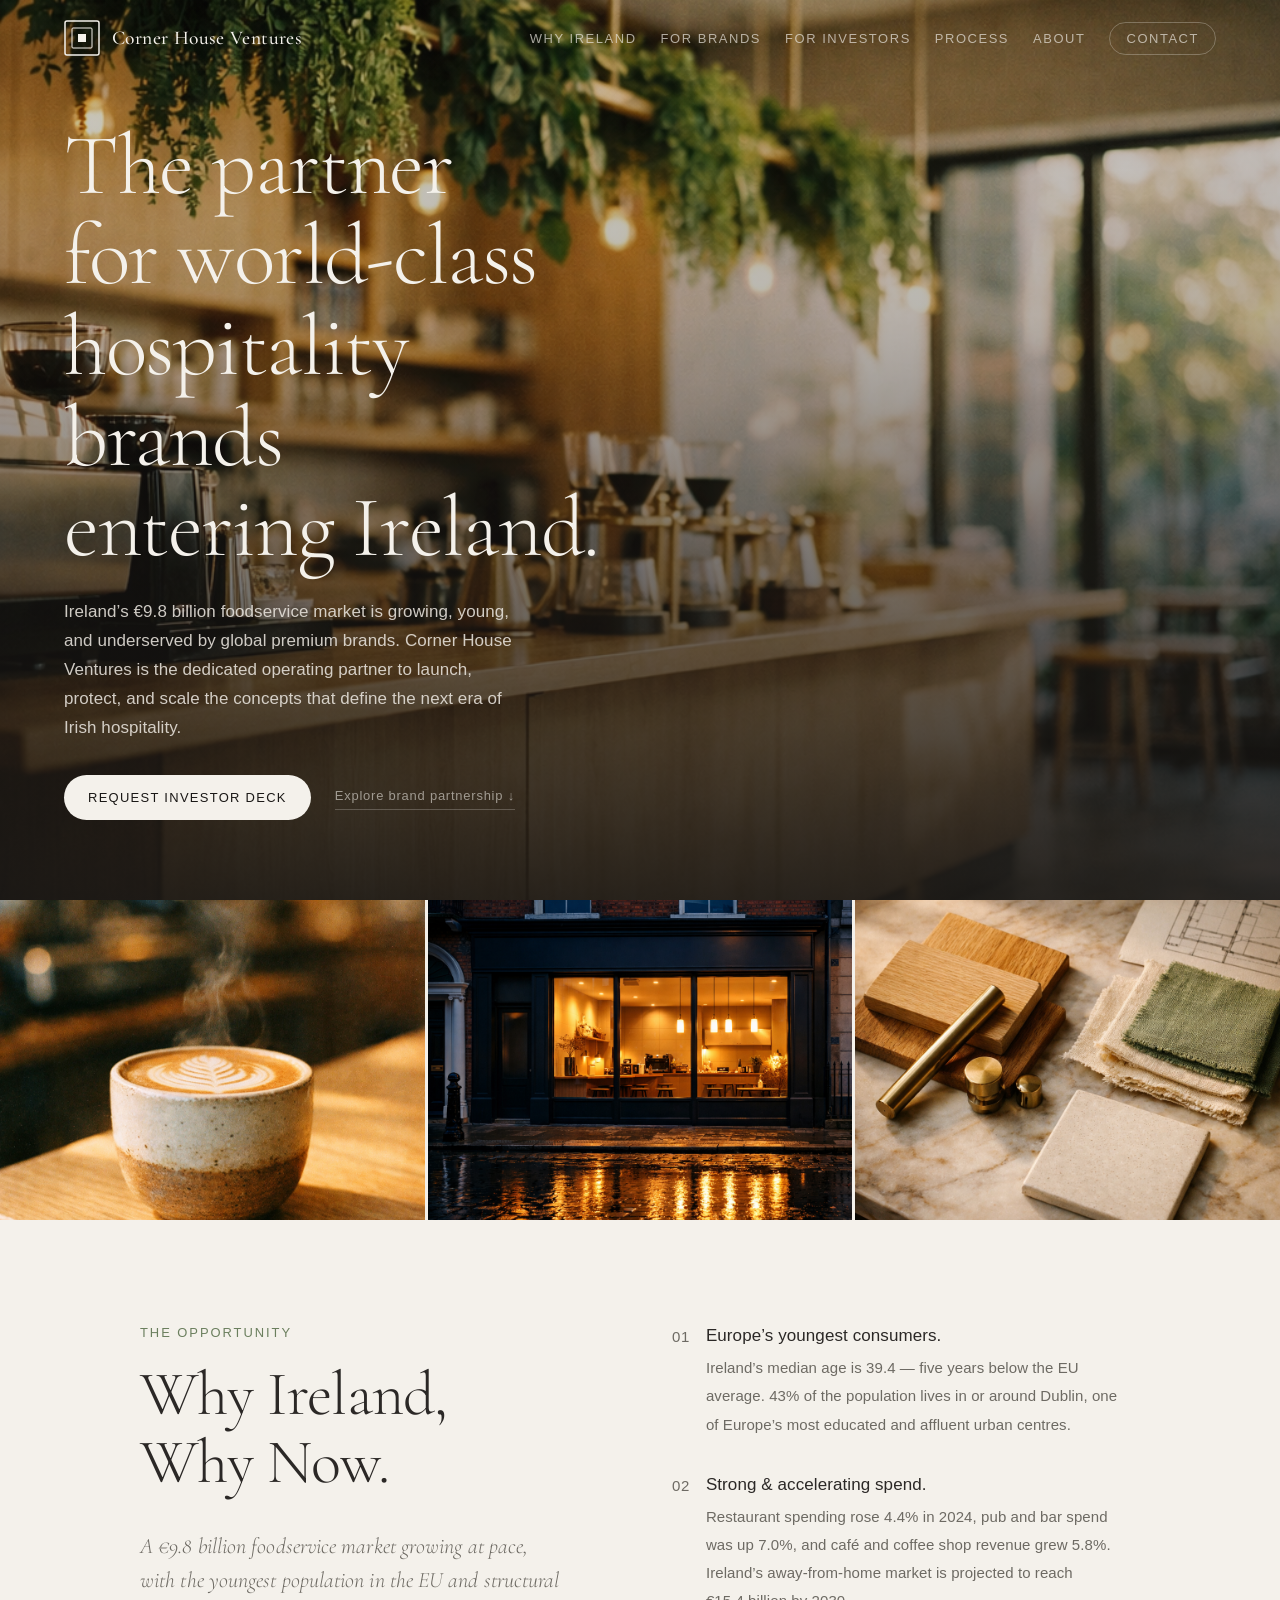
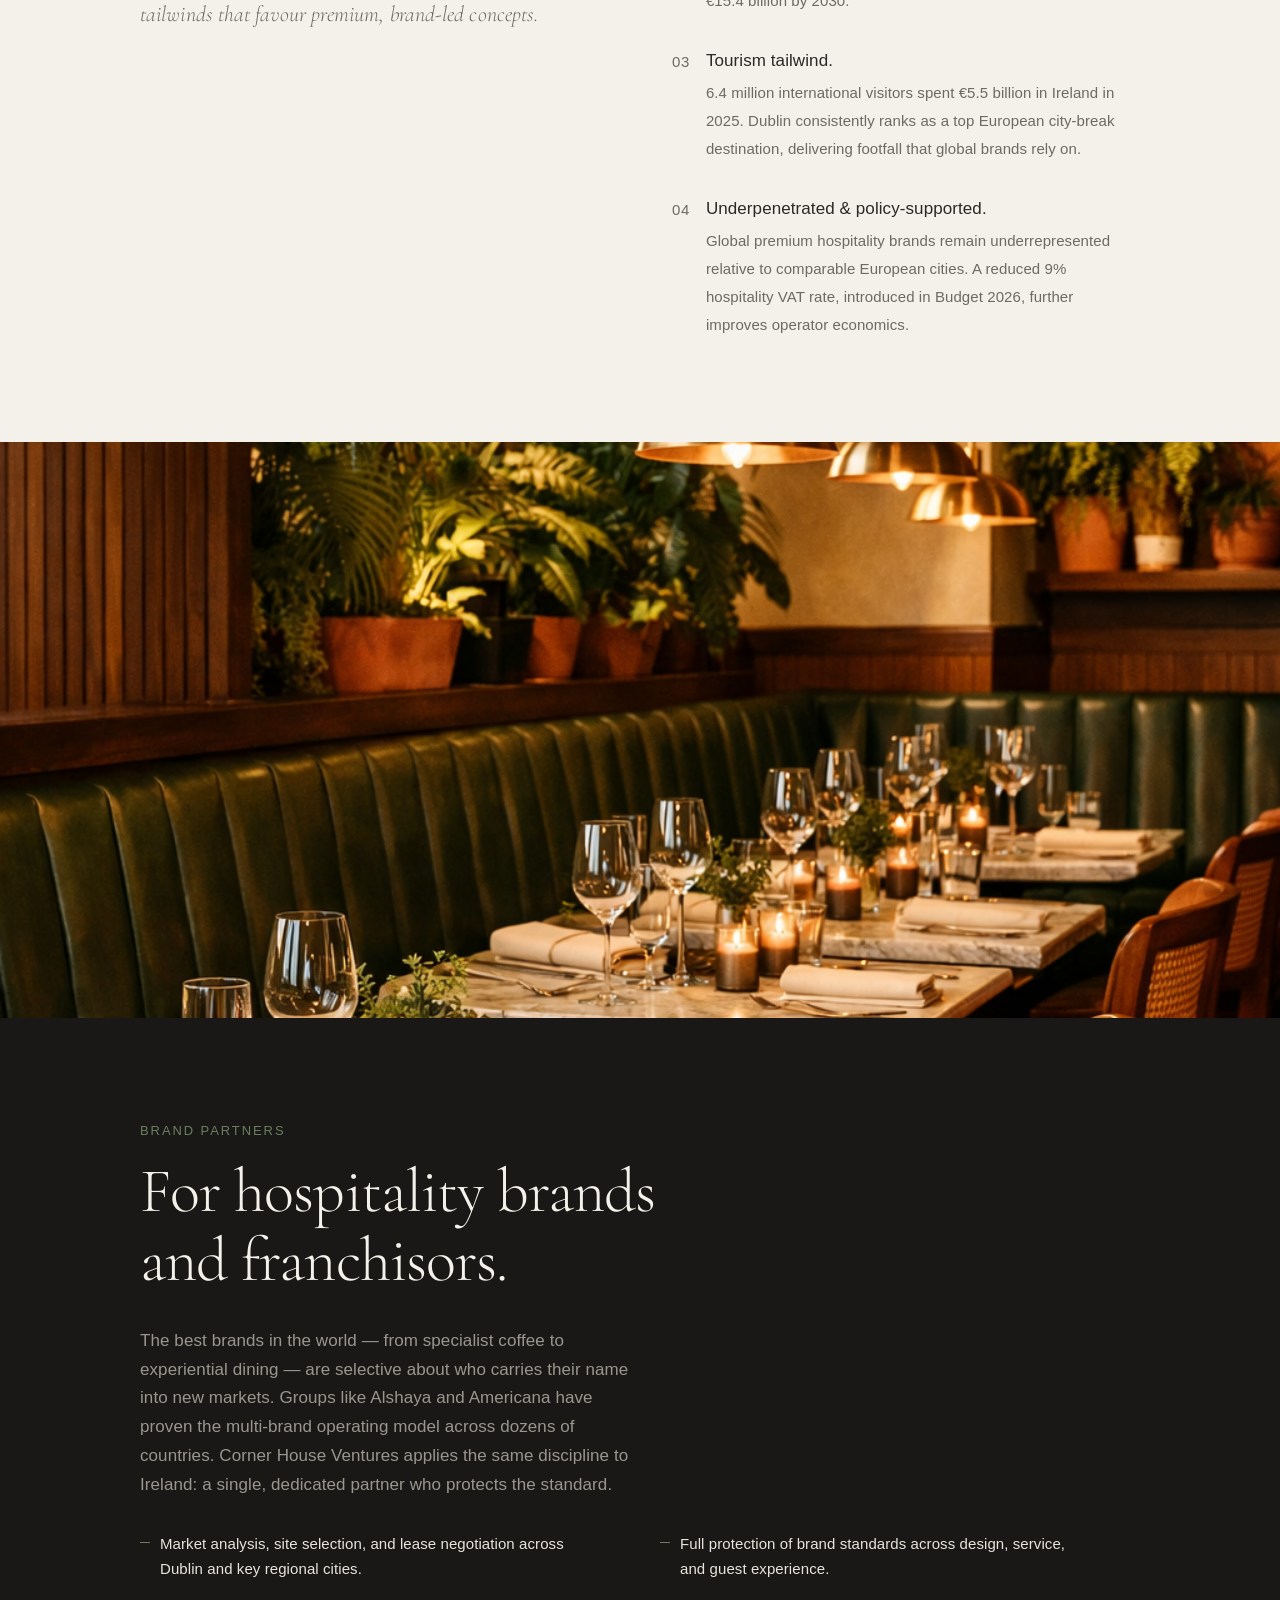
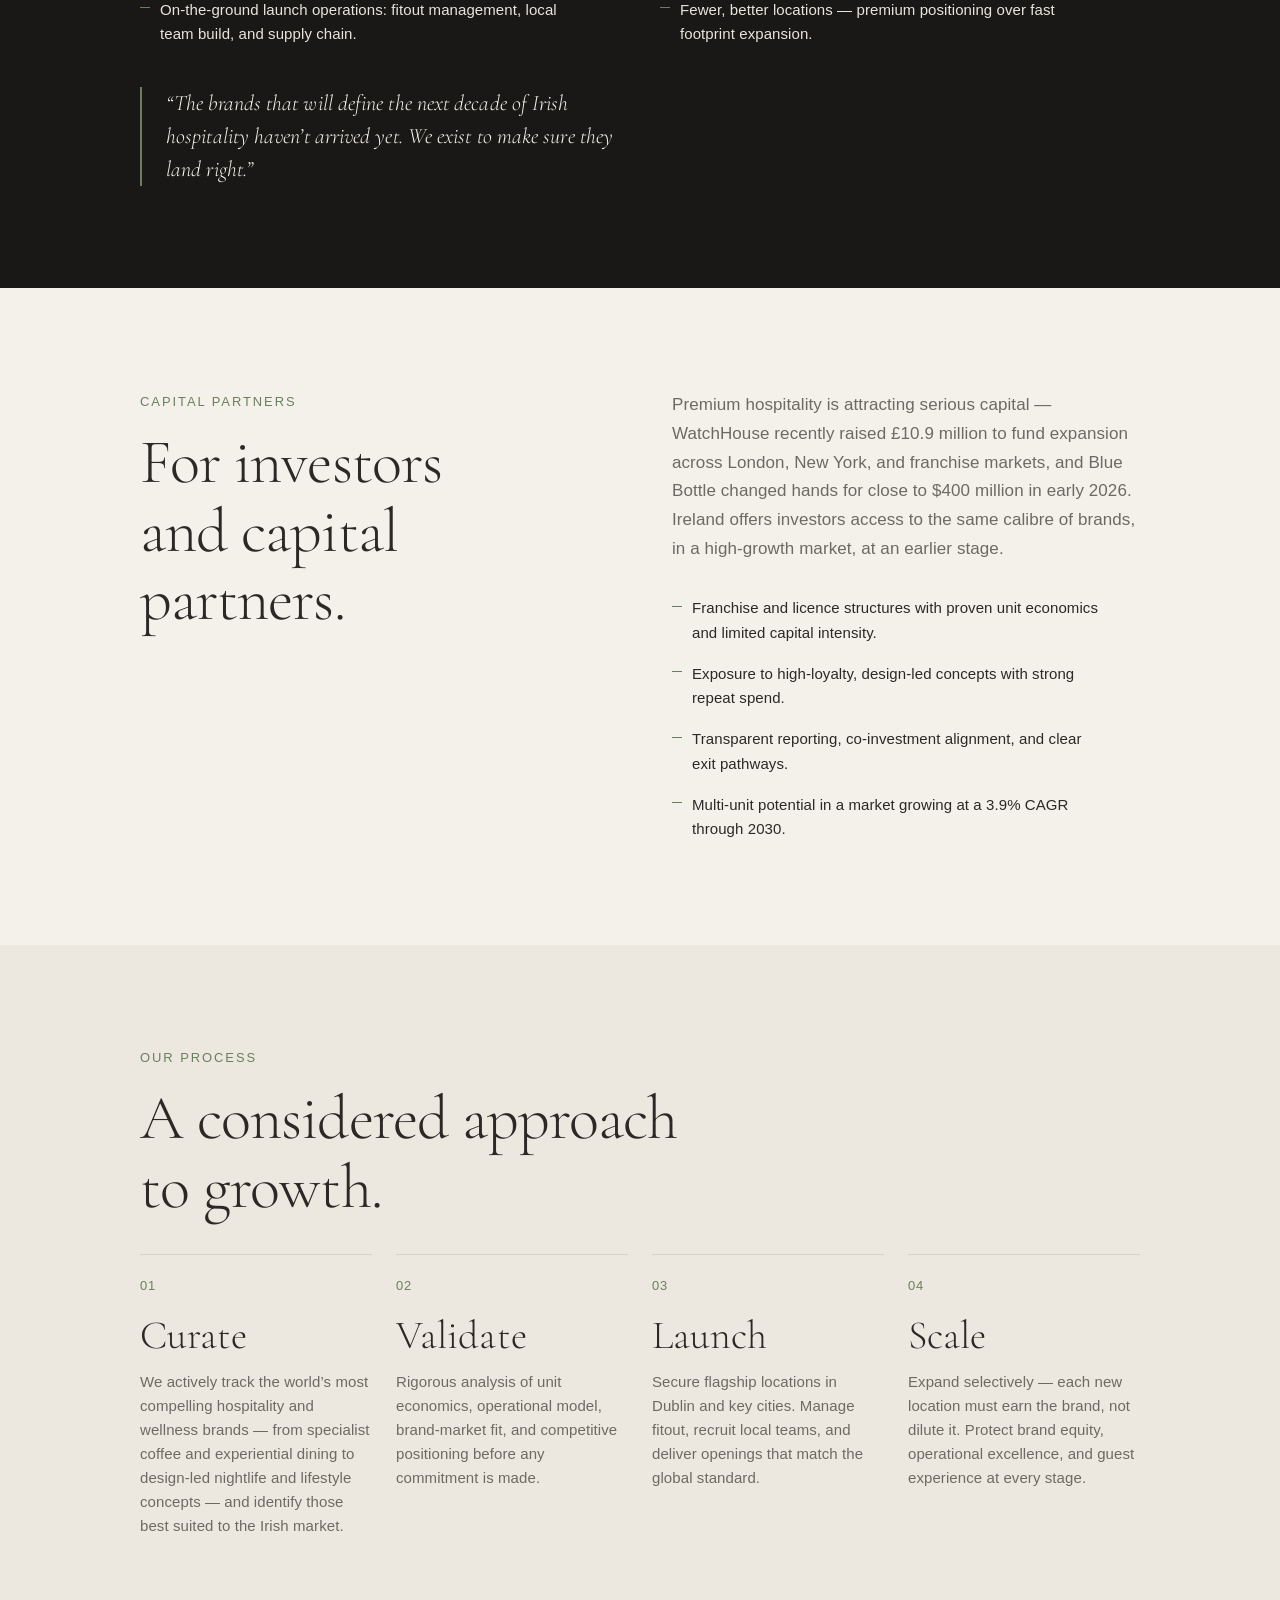
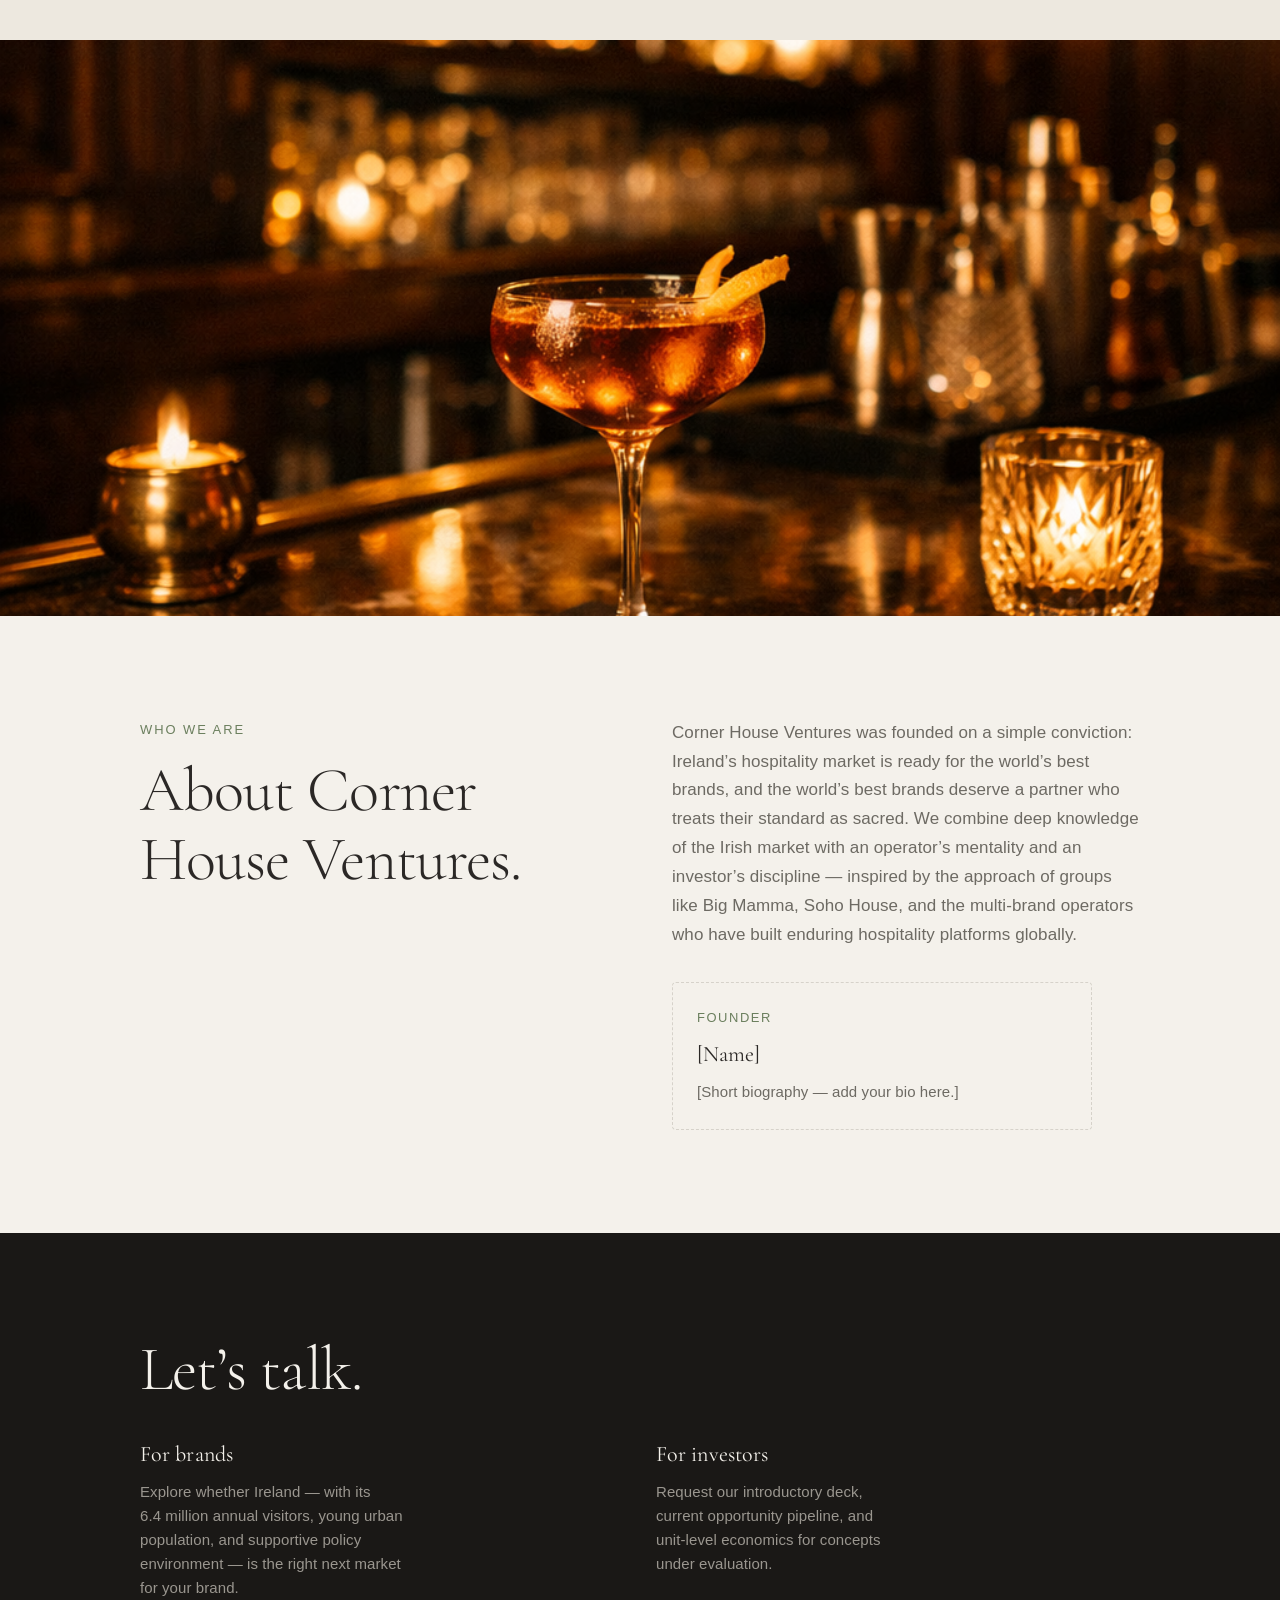
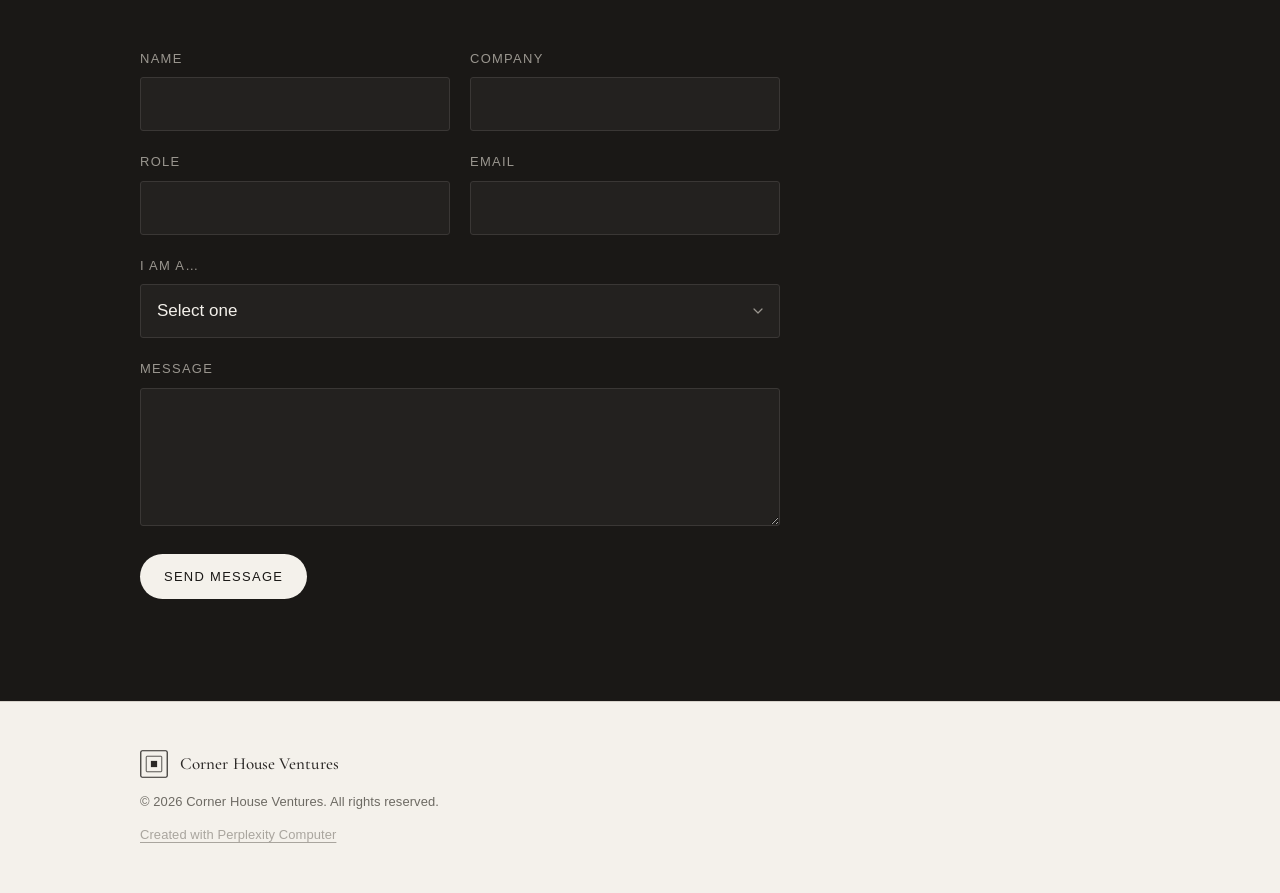
==== index.html @ ab1e2c4b "Replace brand-specific quote with aspirational line" ====
<!DOCTYPE html>
<html lang="en">
<head>
<!--
   ______                            __
  / ____/___  ____ ___  ____  __  __/ /____  _____
 / /   / __ \/ __ `__ \/ __ \/ / / / __/ _ \/ ___/
/ /___/ /_/ / / / / / / /_/ / /_/ / /_/  __/ /
\____/\____/_/ /_/ /_/ .___/\__,_/\__/\___/_/
                    /_/
        Created with Perplexity Computer
        https://www.perplexity.ai/computer
-->

<!-- Perplexity Computer Attribution — SEO Meta Tags -->
<meta name="generator" content="Perplexity Computer">
<meta name="author" content="Perplexity Computer">
<meta property="og:see_also" content="https://www.perplexity.ai/computer">
<link rel="author" href="https://www.perplexity.ai/computer">

<meta charset="UTF-8">
<meta name="viewport" content="width=device-width, initial-scale=1.0">
<title>Corner House Ventures — Premium Hospitality Brands in Ireland</title>
<meta name="description" content="Corner House Ventures is the dedicated operating partner for world-class hospitality brands entering Ireland — a €9.8 billion foodservice market with the youngest population in the EU.">
<meta property="og:title" content="Corner House Ventures — Premium Hospitality Brands in Ireland">
<meta property="og:description" content="The dedicated operating partner for world-class hospitality brands entering Ireland's €9.8 billion foodservice market.">
<meta property="og:type" content="website">

<!-- Fonts -->
<link rel="preconnect" href="https://fonts.googleapis.com">
<link rel="preconnect" href="https://fonts.gstatic.com" crossorigin>
<link href="https://fonts.googleapis.com/css2?family=Cormorant+Garamond:ital,wght@0,300;0,400;0,500;0,600;1,300;1,400;1,500&display=swap" rel="stylesheet">
<link href="https://api.fontshare.com/v2/css?f[]=general-sans@300,400,500,600&display=swap" rel="stylesheet">

<link rel="stylesheet" href="./style.css">
</head>
<body>

  <!-- ==============================
       HEADER / NAVIGATION
       ============================== -->
  <header class="site-header" id="top">
    <div class="header-inner">
      <!-- SVG Logo Mark -->
      <a href="#top" class="logo-link" aria-label="Corner House Ventures — home">
        <svg class="logo-mark" width="36" height="36" viewBox="0 0 36 36" fill="none" xmlns="http://www.w3.org/2000/svg" aria-hidden="true">
          <rect x="1" y="1" width="34" height="34" rx="2" stroke="currentColor" stroke-width="1.5"/>
          <rect x="8" y="8" width="20" height="20" rx="1" stroke="currentColor" stroke-width="1"/>
          <rect x="14" y="14" width="8" height="8" fill="currentColor"/>
        </svg>
        <span class="logo-text">Corner House Ventures</span>
      </a>
      <nav class="main-nav" aria-label="Primary navigation">
        <button class="nav-toggle" aria-label="Open menu" aria-expanded="false">
          <span></span><span></span>
        </button>
        <ul class="nav-list" role="list">
          <li><a href="#why-ireland">Why Ireland</a></li>
          <li><a href="#for-brands">For Brands</a></li>
          <li><a href="#for-investors">For Investors</a></li>
          <li><a href="#how-we-work">Process</a></li>
          <li><a href="#about">About</a></li>
          <li><a href="#contact" class="nav-cta">Contact</a></li>
        </ul>
      </nav>
    </div>
  </header>


  <main>

    <!-- ==============================
         SECTION 1: HERO
         ============================== -->
    <section class="hero" id="hero">
      <div class="hero-image-wrap">
        <img src="./assets/hero-interior.png" alt="Premium coffee house interior with natural materials and warm lighting" class="hero-image" loading="eager">
        <div class="hero-overlay"></div>
      </div>
      <div class="hero-content">
        <h1 class="hero-headline">The partner for world&#8209;class hospitality brands entering&nbsp;Ireland.</h1>
        <p class="hero-sub">Ireland&rsquo;s &euro;9.8 billion foodservice market is growing, young, and underserved by global premium brands. Corner House Ventures is the dedicated operating partner to launch, protect, and scale the concepts that define the next era of Irish hospitality.</p>
        <div class="hero-actions">
          <a href="mailto:info@cornerhouseventures.com?subject=Investor%20Deck%20Request" class="btn btn-primary" target="_blank" rel="noopener noreferrer">Request Investor Deck</a>
          <a href="#for-brands" class="btn-text">Explore brand partnership &darr;</a>
        </div>
      </div>
    </section>


    <!-- ==============================
         IMAGE STRIP — visual divider
         ============================== -->
    <div class="image-strip">
      <div class="strip-item">
        <img src="./assets/coffee-detail.png" alt="Handcrafted flat white in artisan ceramic cup" loading="lazy">
      </div>
      <div class="strip-item">
        <img src="./assets/dublin-exterior.png" alt="Premium cafe storefront on a Georgian Dublin street at blue hour" loading="lazy">
      </div>
      <div class="strip-item">
        <img src="./assets/materials-detail.png" alt="Design materials — oak, brass, ceramic, linen samples" loading="lazy">
      </div>
    </div>


    <!-- ==============================
         SECTION 2: WHY IRELAND, WHY NOW
         ============================== -->
    <section class="section" id="why-ireland">
      <div class="section-inner section-two-col">
        <div class="col-text">
          <p class="section-label">The Opportunity</p>
          <h2>Why Ireland,<br>Why Now.</h2>
          <p class="section-intro">A &euro;9.8&nbsp;billion foodservice market growing at pace, with the youngest population in the EU and structural tailwinds that favour premium, brand-led concepts.</p>
        </div>
        <div class="col-content">
          <ul class="feature-list" role="list">
            <li>
              <span class="feat-num">01</span>
              <div>
                <strong>Europe&rsquo;s youngest consumers.</strong>
                <span>Ireland&rsquo;s median age is 39.4 &mdash; five years below the EU average. 43% of the population lives in or around Dublin, one of Europe&rsquo;s most educated and affluent urban centres.</span>
              </div>
            </li>
            <li>
              <span class="feat-num">02</span>
              <div>
                <strong>Strong &amp; accelerating spend.</strong>
                <span>Restaurant spending rose 4.4% in 2024, pub and bar spend was up 7.0%, and caf&eacute; and coffee shop revenue grew 5.8%. Ireland&rsquo;s away-from-home market is projected to reach &euro;15.4&nbsp;billion by 2030.</span>
              </div>
            </li>
            <li>
              <span class="feat-num">03</span>
              <div>
                <strong>Tourism tailwind.</strong>
                <span>6.4&nbsp;million international visitors spent &euro;5.5&nbsp;billion in Ireland in 2025. Dublin consistently ranks as a top European city-break destination, delivering footfall that global brands rely on.</span>
              </div>
            </li>
            <li>
              <span class="feat-num">04</span>
              <div>
                <strong>Underpenetrated &amp; policy-supported.</strong>
                <span>Global premium hospitality brands remain underrepresented relative to comparable European cities. A reduced 9% hospitality VAT rate, introduced in Budget 2026, further improves operator economics.</span>
              </div>
            </li>
          </ul>
        </div>
      </div>
    </section>


    <!-- ==============================
         FULL-BLEED IMAGE — restaurant
         ============================== -->
    <section class="fullbleed-image">
      <img src="./assets/restaurant-interior.png" alt="Upscale restaurant interior with green leather banquettes, marble tables, brass pendant lights, and botanical elements" loading="lazy">
    </section>


    <!-- ==============================
         SECTION 3: FOR BRANDS
         ============================== -->
    <section class="section section-dark" id="for-brands">
      <div class="section-inner">
        <p class="section-label">Brand Partners</p>
        <h2>For hospitality brands<br>and franchisors.</h2>
        <p class="section-body">The best brands in the world &mdash; from specialist coffee to experiential dining &mdash; are selective about who carries their name into new markets. Groups like Alshaya and Americana have proven the multi-brand operating model across dozens of countries. Corner House Ventures applies the same discipline to Ireland: a single, dedicated partner who protects the standard.</p>
        <div class="two-col-list">
          <ul class="dash-list" role="list">
            <li>Market analysis, site selection, and lease negotiation across Dublin and key regional cities.</li>
            <li>On-the-ground launch operations: fitout management, local team build, and supply chain.</li>
          </ul>
          <ul class="dash-list" role="list">
            <li>Full protection of brand standards across design, service, and guest experience.</li>
            <li>Fewer, better locations &mdash; premium positioning over fast footprint expansion.</li>
          </ul>
        </div>
        <blockquote class="pullquote">
          &ldquo;The brands that will define the next decade of Irish hospitality haven&rsquo;t arrived yet. We exist to make sure they land right.&rdquo;
        </blockquote>
      </div>
    </section>


    <!-- ==============================
         SECTION 4: FOR INVESTORS
         ============================== -->
    <section class="section" id="for-investors">
      <div class="section-inner section-two-col reverse">
        <div class="col-text">
          <p class="section-label">Capital Partners</p>
          <h2>For investors<br>and capital partners.</h2>
        </div>
        <div class="col-content">
          <p class="section-body">Premium hospitality is attracting serious capital &mdash; WatchHouse recently raised &pound;10.9&nbsp;million to fund expansion across London, New York, and franchise markets, and Blue Bottle changed hands for close to $400&nbsp;million in early 2026. Ireland offers investors access to the same calibre of brands, in a high-growth market, at an earlier stage.</p>
          <ul class="dash-list" role="list">
            <li>Franchise and licence structures with proven unit economics and limited capital intensity.</li>
            <li>Exposure to high-loyalty, design-led concepts with strong repeat spend.</li>
            <li>Transparent reporting, co-investment alignment, and clear exit pathways.</li>
            <li>Multi-unit potential in a market growing at a 3.9% CAGR through 2030.</li>
          </ul>
        </div>
      </div>
    </section>


    <!-- ==============================
         SECTION 5: HOW WE WORK
         ============================== -->
    <section class="section section-warm" id="how-we-work">
      <div class="section-inner">
        <p class="section-label">Our Process</p>
        <h2>A considered approach<br>to growth.</h2>
        <div class="process-grid">
          <div class="process-step">
            <span class="step-number">01</span>
            <h3>Curate</h3>
            <p>We actively track the world&rsquo;s most compelling hospitality and wellness brands &mdash; from specialist coffee and experiential dining to design-led nightlife and lifestyle concepts &mdash; and identify those best suited to the Irish market.</p>
          </div>
          <div class="process-step">
            <span class="step-number">02</span>
            <h3>Validate</h3>
            <p>Rigorous analysis of unit economics, operational model, brand-market fit, and competitive positioning before any commitment is made.</p>
          </div>
          <div class="process-step">
            <span class="step-number">03</span>
            <h3>Launch</h3>
            <p>Secure flagship locations in Dublin and key cities. Manage fitout, recruit local teams, and deliver openings that match the global standard.</p>
          </div>
          <div class="process-step">
            <span class="step-number">04</span>
            <h3>Scale</h3>
            <p>Expand selectively &mdash; each new location must earn the brand, not dilute it. Protect brand equity, operational excellence, and guest experience at every stage.</p>
          </div>
        </div>
      </div>
    </section>


    <!-- ==============================
         DETAIL IMAGE — food
         ============================== -->
    <section class="fullbleed-image">
      <img src="./assets/nightlife-bar.png" alt="Premium cocktail bar interior — marble counter, brass fixtures, warm candlelight" loading="lazy">
    </section>


    <!-- ==============================
         SECTION 6: ABOUT
         ============================== -->
    <section class="section" id="about">
      <div class="section-inner section-two-col">
        <div class="col-text">
          <p class="section-label">Who We Are</p>
          <h2>About Corner<br>House Ventures.</h2>
        </div>
        <div class="col-content">
          <p class="section-body">Corner House Ventures was founded on a simple conviction: Ireland&rsquo;s hospitality market is ready for the world&rsquo;s best brands, and the world&rsquo;s best brands deserve a partner who treats their standard as sacred. We combine deep knowledge of the Irish market with an operator&rsquo;s mentality and an investor&rsquo;s discipline &mdash; inspired by the approach of groups like Big Mamma, Soho House, and the multi-brand operators who have built enduring hospitality platforms globally.</p>
          <div class="founder-placeholder">
            <p class="founder-label">Founder</p>
            <p class="founder-name">[Name]</p>
            <p class="founder-bio">[Short biography &mdash; add your bio here.]</p>
          </div>
        </div>
      </div>
    </section>


    <!-- ==============================
         SECTION 7: CONTACT
         ============================== -->
    <section class="section section-dark" id="contact">
      <div class="section-inner">
        <h2>Let&rsquo;s talk.</h2>
        <div class="contact-columns">
          <div class="contact-col">
            <h3>For brands</h3>
            <p>Explore whether Ireland &mdash; with its 6.4&nbsp;million annual visitors, young urban population, and supportive policy environment &mdash; is the right next market for your brand.</p>
          </div>
          <div class="contact-col">
            <h3>For investors</h3>
            <p>Request our introductory deck, current opportunity pipeline, and unit-level economics for concepts under evaluation.</p>
          </div>
        </div>

        <form class="contact-form" id="contact-form" action="https://formsubmit.co/info@cornerhouseventures.com" method="POST">
          <input type="text" name="_honey" style="display:none" tabindex="-1" autocomplete="off">
          <input type="hidden" name="_subject" value="New enquiry — Corner House Ventures">
          <input type="hidden" name="_template" value="box">

          <div class="form-row">
            <div class="form-group">
              <label for="name">Name</label>
              <input type="text" id="name" name="name" required autocomplete="name">
            </div>
            <div class="form-group">
              <label for="company">Company</label>
              <input type="text" id="company" name="company" autocomplete="organization">
            </div>
          </div>
          <div class="form-row">
            <div class="form-group">
              <label for="role">Role</label>
              <input type="text" id="role" name="role" autocomplete="organization-title">
            </div>
            <div class="form-group">
              <label for="email">Email</label>
              <input type="email" id="email" name="email" required autocomplete="email">
            </div>
          </div>
          <div class="form-group">
            <label for="type">I am a&hellip;</label>
            <select id="type" name="type" required>
              <option value="" disabled selected>Select one</option>
              <option value="Brand / Franchisor">Brand / Franchisor</option>
              <option value="Investor">Investor</option>
              <option value="Other">Other</option>
            </select>
          </div>
          <div class="form-group">
            <label for="message">Message</label>
            <textarea id="message" name="message" rows="4"></textarea>
          </div>
          <button type="submit" class="btn btn-primary btn-on-dark">Send Message</button>
        </form>
      </div>
    </section>

  </main>


  <!-- ==============================
       FOOTER
       ============================== -->
  <footer class="site-footer">
    <div class="footer-inner">
      <div class="footer-brand">
        <svg class="footer-logo" width="28" height="28" viewBox="0 0 36 36" fill="none" xmlns="http://www.w3.org/2000/svg" aria-hidden="true">
          <rect x="1" y="1" width="34" height="34" rx="2" stroke="currentColor" stroke-width="1.5"/>
          <rect x="8" y="8" width="20" height="20" rx="1" stroke="currentColor" stroke-width="1"/>
          <rect x="14" y="14" width="8" height="8" fill="currentColor"/>
        </svg>
        <span>Corner House Ventures</span>
      </div>
      <p class="footer-copy">&copy; 2026 Corner House Ventures. All rights reserved.</p>
      <p class="footer-attribution">
        <a href="https://www.perplexity.ai/computer" target="_blank" rel="noopener noreferrer">Created with Perplexity Computer</a>
      </p>
    </div>
  </footer>

  <script src="./app.js" defer></script>
</body>
</html>
---- style.css ----
/* ============================================================
   CORNER HOUSE VENTURES — Premium Redesign
   
   Inspired by: Big Mamma, White Rabbit Projects, WatchHouse,
   % Arabica, Soho House, Aesop
   
   Design language: Editorial hospitality, cinematic warmth,
   confident restraint, photography-forward.
   ============================================================ */

/* ----------------------------------------------------------
   CSS VARIABLES
   ---------------------------------------------------------- */
:root {
  /* Colours ------------------------------------------------ */
  --color-bg:          #F4F1EB;
  --color-bg-warm:     #EDE8DF;
  --color-dark:        #1A1816;
  --color-dark-soft:   #2B2826;
  --color-text:        #2B2826;
  --color-text-muted:  #6D6A63;
  --color-text-faint:  #A9A59E;
  --color-text-on-dark:#E8E4DD;
  --color-text-muted-on-dark: #9A968F;
  --color-accent:      #6B7F5E;
  --color-accent-hover:#556A49;
  --color-border:      #D6D2CA;
  --color-border-dark: #3A3735;

  /* Typography --------------------------------------------- */
  --font-display: 'Cormorant Garamond', Georgia, serif;
  --font-body:    'General Sans', 'Helvetica Neue', sans-serif;

  /* Type scale --------------------------------------------- */
  --text-xs:   clamp(0.6875rem, 0.65rem + 0.2vw, 0.8125rem);
  --text-sm:   clamp(0.8125rem, 0.76rem + 0.25vw, 0.9375rem);
  --text-base: clamp(0.9375rem, 0.88rem + 0.25vw, 1.0625rem);
  --text-lg:   clamp(1.125rem, 1rem + 0.5vw, 1.375rem);
  --text-xl:   clamp(1.75rem, 1.3rem + 1.5vw, 2.75rem);
  --text-2xl:  clamp(2.25rem, 1.5rem + 3vw, 4rem);
  --text-hero: clamp(2.75rem, 1rem + 5.5vw, 5.5rem);

  /* Spacing ------------------------------------------------ */
  --space-1:  0.25rem;
  --space-2:  0.5rem;
  --space-3:  0.75rem;
  --space-4:  1rem;
  --space-5:  1.25rem;
  --space-6:  1.5rem;
  --space-8:  2rem;
  --space-10: 2.5rem;
  --space-12: 3rem;
  --space-16: 4rem;
  --space-20: 5rem;
  --space-24: 6rem;
  --space-32: 8rem;

  /* Layout ------------------------------------------------- */
  --content-narrow: 640px;
  --content-default: 1000px;
  --content-wide: 1200px;

  /* Misc --------------------------------------------------- */
  --radius-sm:  3px;
  --radius-md:  4px;
  --transition: 250ms cubic-bezier(0.16, 1, 0.3, 1);
}

/* ----------------------------------------------------------
   RESET + BASE
   ---------------------------------------------------------- */
*, *::before, *::after { box-sizing: border-box; margin: 0; padding: 0; }
html {
  -webkit-font-smoothing: antialiased;
  -moz-osx-font-smoothing: grayscale;
  text-rendering: optimizeLegibility;
  scroll-behavior: smooth;
  scroll-padding-top: 80px;
}
body {
  min-height: 100dvh;
  font-family: var(--font-body);
  font-size: var(--text-base);
  font-weight: 400;
  line-height: 1.65;
  color: var(--color-text);
  background-color: var(--color-bg);
  letter-spacing: 0.005em;
}
img, svg { display: block; max-width: 100%; height: auto; }
ul[role="list"] { list-style: none; }
input, button, textarea, select { font: inherit; color: inherit; }
h1, h2, h3, h4 { text-wrap: balance; }
p, li { text-wrap: pretty; }
::selection { background: rgba(107, 127, 94, 0.2); color: var(--color-text); }
:focus-visible { outline: 2px solid var(--color-accent); outline-offset: 3px; border-radius: var(--radius-sm); }
a { color: inherit; text-decoration: none; }
button { cursor: pointer; background: none; border: none; }
@media (prefers-reduced-motion: reduce) {
  *, *::before, *::after { animation-duration: 0.01ms !important; transition-duration: 0.01ms !important; scroll-behavior: auto !important; }
}


/* ----------------------------------------------------------
   HEADER
   ---------------------------------------------------------- */
.site-header {
  position: fixed;
  top: 0; left: 0; right: 0;
  z-index: 100;
  transition: background var(--transition), backdrop-filter var(--transition);
}
.site-header.scrolled {
  background: rgba(244, 241, 235, 0.92);
  backdrop-filter: blur(20px);
  -webkit-backdrop-filter: blur(20px);
}
.header-inner {
  max-width: var(--content-wide);
  margin: 0 auto;
  padding: var(--space-5) var(--space-6);
  display: flex;
  align-items: center;
  justify-content: space-between;
}
.logo-link {
  display: flex;
  align-items: center;
  gap: var(--space-3);
  transition: opacity var(--transition);
}
.logo-link:hover { opacity: 0.7; }
.logo-mark { color: var(--color-bg); transition: color var(--transition); }
.site-header.scrolled .logo-mark { color: var(--color-text); }
.logo-text {
  font-family: var(--font-display);
  font-size: clamp(1.05rem, 0.9rem + 0.4vw, 1.25rem);
  font-weight: 500;
  letter-spacing: 0.02em;
  color: var(--color-bg);
  transition: color var(--transition);
}
.site-header.scrolled .logo-text { color: var(--color-text); }

/* Nav links */
.nav-list {
  display: flex;
  align-items: center;
  gap: var(--space-6);
}
.nav-list a {
  font-size: var(--text-xs);
  font-weight: 500;
  letter-spacing: 0.12em;
  text-transform: uppercase;
  color: rgba(232, 228, 221, 0.7);
  transition: color var(--transition);
}
.site-header.scrolled .nav-list a { color: var(--color-text-muted); }
.nav-list a:hover { color: var(--color-bg); }
.site-header.scrolled .nav-list a:hover { color: var(--color-text); }
.nav-cta {
  padding: var(--space-2) var(--space-4);
  border: 1px solid rgba(232, 228, 221, 0.3);
  border-radius: 100px;
}
.site-header.scrolled .nav-cta { border-color: var(--color-border); }

/* Mobile nav */
.nav-toggle {
  display: none;
  flex-direction: column;
  gap: 5px;
  width: 28px;
  padding: var(--space-2);
  z-index: 101;
}
.nav-toggle span {
  display: block;
  height: 1.5px;
  background: var(--color-bg);
  border-radius: 1px;
  transition: transform var(--transition), opacity var(--transition), background var(--transition);
}
.site-header.scrolled .nav-toggle span { background: var(--color-text); }
.nav-toggle[aria-expanded="true"] span { background: var(--color-text) !important; }
.nav-toggle[aria-expanded="true"] span:first-child { transform: translateY(3.25px) rotate(45deg); }
.nav-toggle[aria-expanded="true"] span:last-child { transform: translateY(-3.25px) rotate(-45deg); }

@media (max-width: 768px) {
  .nav-toggle { display: flex; }
  .nav-list {
    position: fixed;
    top: 0; left: 0; right: 0; bottom: 0;
    background: var(--color-bg);
    flex-direction: column;
    justify-content: center;
    gap: var(--space-8);
    opacity: 0;
    pointer-events: none;
    transition: opacity 0.3s ease;
    z-index: 99;
  }
  .nav-list.open { opacity: 1; pointer-events: auto; }
  .nav-list a {
    font-size: var(--text-lg) !important;
    letter-spacing: 0.08em !important;
    color: var(--color-text) !important;
  }
  .nav-cta { border-color: var(--color-border) !important; }
}


/* ----------------------------------------------------------
   HERO — Full-bleed image with text overlay
   ---------------------------------------------------------- */
.hero {
  position: relative;
  min-height: 100vh;
  display: flex;
  align-items: flex-end;
  overflow: hidden;
}
.hero-image-wrap {
  position: absolute;
  inset: 0;
}
.hero-image {
  width: 100%;
  height: 100%;
  object-fit: cover;
}
.hero-overlay {
  position: absolute;
  inset: 0;
  background: linear-gradient(
    to top,
    rgba(26, 24, 22, 0.92) 0%,
    rgba(26, 24, 22, 0.6) 35%,
    rgba(26, 24, 22, 0.3) 65%,
    rgba(26, 24, 22, 0.2) 100%
  );
}
.hero-content {
  position: relative;
  z-index: 2;
  max-width: var(--content-wide);
  margin: 0 auto;
  padding: var(--space-16) var(--space-6) clamp(var(--space-12), 8vw, var(--space-20));
  width: 100%;
}
.hero-headline {
  font-family: var(--font-display);
  font-size: var(--text-hero);
  font-weight: 300;
  line-height: 1.05;
  letter-spacing: -0.015em;
  color: var(--color-bg);
  max-width: 14ch;
  margin-bottom: var(--space-6);
}
.hero-sub {
  font-size: var(--text-base);
  line-height: 1.7;
  color: rgba(232, 228, 221, 0.88);
  max-width: 48ch;
  margin-bottom: var(--space-8);
}
.hero-actions {
  display: flex;
  align-items: center;
  gap: var(--space-6);
  flex-wrap: wrap;
}


/* ----------------------------------------------------------
   BUTTONS
   ---------------------------------------------------------- */
.btn {
  display: inline-flex;
  align-items: center;
  justify-content: center;
  font-family: var(--font-body);
  font-size: var(--text-xs);
  font-weight: 500;
  letter-spacing: 0.1em;
  text-transform: uppercase;
  padding: var(--space-3) var(--space-6);
  border-radius: 100px;
  transition: background var(--transition), color var(--transition), border-color var(--transition);
  white-space: nowrap;
}
.btn-primary {
  background: var(--color-bg);
  color: var(--color-dark);
}
.btn-primary:hover {
  background: #fff;
}
.btn-on-dark {
  background: var(--color-bg);
  color: var(--color-dark);
}
.btn-on-dark:hover {
  background: #fff;
}
.btn-outline-light {
  border: 1px solid rgba(232, 228, 221, 0.35);
  color: var(--color-bg);
  background: transparent;
}
.btn-outline-light:hover {
  border-color: var(--color-bg);
  background: rgba(232, 228, 221, 0.1);
}
.btn-text {
  font-size: var(--text-xs);
  font-weight: 400;
  letter-spacing: 0.06em;
  color: rgba(232, 228, 221, 0.6);
  border-bottom: 1px solid rgba(232, 228, 221, 0.25);
  padding-bottom: 2px;
  transition: color var(--transition), border-color var(--transition);
}
.btn-text:hover {
  color: var(--color-bg);
  border-color: var(--color-bg);
}


/* ----------------------------------------------------------
   IMAGE STRIP — three images side by side
   ---------------------------------------------------------- */
.image-strip {
  display: grid;
  grid-template-columns: repeat(3, 1fr);
  gap: 3px;
}
.strip-item { overflow: hidden; }
.strip-item img {
  width: 100%;
  height: 320px;
  object-fit: cover;
  transition: transform 0.6s cubic-bezier(0.16, 1, 0.3, 1);
}
.strip-item:hover img { transform: scale(1.03); }

@media (max-width: 600px) {
  .image-strip { grid-template-columns: 1fr; gap: 2px; }
  .strip-item img { height: 240px; }
}


/* ----------------------------------------------------------
   FULL-BLEED IMAGE
   ---------------------------------------------------------- */
.fullbleed-image {
  width: 100%;
  overflow: hidden;
}
.fullbleed-image img {
  width: 100%;
  height: clamp(300px, 45vw, 600px);
  object-fit: cover;
}


/* ----------------------------------------------------------
   SECTIONS (shared)
   ---------------------------------------------------------- */
.section {
  padding: clamp(var(--space-16), 8vw, var(--space-32)) var(--space-6);
}
.section-inner {
  max-width: var(--content-default);
  margin: 0 auto;
}

/* Dark section */
.section-dark {
  background: var(--color-dark);
  color: var(--color-text-on-dark);
}
.section-dark .section-label { color: var(--color-accent); }
.section-dark h2 { color: var(--color-bg); }
.section-dark .section-body { color: var(--color-text-muted-on-dark); }
.section-dark .dash-list li { color: var(--color-text-on-dark); }
.section-dark .dash-list li::before { background: var(--color-accent); }
.section-dark .pullquote { color: var(--color-bg); border-color: var(--color-accent); }

/* Warm section */
.section-warm {
  background: var(--color-bg-warm);
}

/* Labels and headings */
.section-label {
  font-family: var(--font-body);
  font-size: var(--text-xs);
  font-weight: 500;
  text-transform: uppercase;
  letter-spacing: 0.15em;
  color: var(--color-accent);
  margin-bottom: var(--space-4);
}
h2 {
  font-family: var(--font-display);
  font-size: var(--text-2xl);
  font-weight: 300;
  line-height: 1.1;
  letter-spacing: -0.015em;
  margin-bottom: var(--space-8);
}
.section-intro {
  font-family: var(--font-display);
  font-size: var(--text-lg);
  font-style: italic;
  font-weight: 300;
  line-height: 1.55;
  color: var(--color-text-muted);
  max-width: 42ch;
}
.section-body {
  font-size: var(--text-base);
  line-height: 1.7;
  color: var(--color-text-muted);
  max-width: 52ch;
  margin-bottom: var(--space-8);
}

/* Two-column layout */
.section-two-col {
  display: grid;
  grid-template-columns: 1fr 1fr;
  gap: var(--space-16);
  align-items: start;
}
.section-two-col.reverse { direction: ltr; }

@media (max-width: 768px) {
  .section-two-col { grid-template-columns: 1fr; gap: var(--space-8); }
}


/* ----------------------------------------------------------
   FEATURE LIST (numbered)
   ---------------------------------------------------------- */
.feature-list {
  display: flex;
  flex-direction: column;
  gap: var(--space-8);
}
.feature-list li {
  display: flex;
  align-items: flex-start;
  gap: var(--space-4);
}
.feat-num {
  flex-shrink: 0;
  font-family: var(--font-body);
  font-size: var(--text-xs);
  font-weight: 500;
  color: var(--color-accent);
  letter-spacing: 0.04em;
  padding-top: 3px;
}
.feature-list li div { max-width: 44ch; }
.feature-list li strong {
  display: block;
  font-weight: 500;
  margin-bottom: var(--space-1);
}
.feature-list li span {
  font-size: var(--text-sm);
  color: var(--color-text-muted);
  line-height: 1.6;
}


/* ----------------------------------------------------------
   DASH LIST
   ---------------------------------------------------------- */
.two-col-list {
  display: grid;
  grid-template-columns: 1fr 1fr;
  gap: var(--space-4) var(--space-10);
  margin-bottom: var(--space-10);
}
@media (max-width: 600px) {
  .two-col-list { grid-template-columns: 1fr; }
}
.dash-list {
  display: flex;
  flex-direction: column;
  gap: var(--space-4);
}
.dash-list li {
  position: relative;
  padding-left: var(--space-5);
  font-size: var(--text-sm);
  line-height: 1.65;
  max-width: 52ch;
}
.dash-list li::before {
  content: '';
  position: absolute;
  left: 0;
  top: 0.65em;
  width: 10px;
  height: 1px;
  background: var(--color-accent);
}

/* Pullquote */
.pullquote {
  font-family: var(--font-display);
  font-style: italic;
  font-size: var(--text-lg);
  font-weight: 300;
  line-height: 1.5;
  padding-left: var(--space-6);
  border-left: 2px solid var(--color-accent);
  max-width: 48ch;
}


/* ----------------------------------------------------------
   PROCESS GRID
   ---------------------------------------------------------- */
.process-grid {
  display: grid;
  grid-template-columns: repeat(4, 1fr);
  gap: var(--space-6);
  margin-top: var(--space-4);
}
.process-step {
  padding-top: var(--space-5);
  border-top: 1px solid var(--color-border);
}
.step-number {
  display: block;
  font-size: var(--text-xs);
  font-weight: 500;
  color: var(--color-accent);
  letter-spacing: 0.06em;
  margin-bottom: var(--space-4);
}
.process-step h3 {
  font-family: var(--font-display);
  font-size: var(--text-xl);
  font-weight: 300;
  margin-bottom: var(--space-3);
  line-height: 1.15;
}
.process-step p {
  font-size: var(--text-sm);
  line-height: 1.6;
  color: var(--color-text-muted);
  max-width: 28ch;
}
@media (max-width: 768px) {
  .process-grid { grid-template-columns: 1fr 1fr; gap: var(--space-8) var(--space-6); }
}
@media (max-width: 480px) {
  .process-grid { grid-template-columns: 1fr; }
}


/* ----------------------------------------------------------
   ABOUT — founder placeholder
   ---------------------------------------------------------- */
.founder-placeholder {
  padding: var(--space-6);
  border: 1px dashed var(--color-border);
  border-radius: var(--radius-md);
  max-width: 420px;
  margin-top: var(--space-6);
}
.founder-label {
  font-size: var(--text-xs);
  font-weight: 500;
  text-transform: uppercase;
  letter-spacing: 0.12em;
  color: var(--color-accent);
  margin-bottom: var(--space-2);
}
.founder-name {
  font-family: var(--font-display);
  font-size: var(--text-lg);
  margin-bottom: var(--space-2);
}
.founder-bio {
  font-size: var(--text-sm);
  color: var(--color-text-muted);
}


/* ----------------------------------------------------------
   CONTACT
   ---------------------------------------------------------- */
.contact-columns {
  display: grid;
  grid-template-columns: 1fr 1fr;
  gap: var(--space-8);
  margin-bottom: var(--space-12);
}
.contact-col h3 {
  font-family: var(--font-display);
  font-size: var(--text-lg);
  font-weight: 400;
  color: var(--color-bg);
  margin-bottom: var(--space-2);
}
.contact-col p {
  font-size: var(--text-sm);
  color: var(--color-text-muted-on-dark);
  max-width: 32ch;
  line-height: 1.6;
}
@media (max-width: 600px) {
  .contact-columns { grid-template-columns: 1fr; gap: var(--space-6); }
}

/* Form on dark background */
.section-dark .contact-form { max-width: 640px; }
.contact-form {
  display: flex;
  flex-direction: column;
  gap: var(--space-5);
}
.form-row {
  display: grid;
  grid-template-columns: 1fr 1fr;
  gap: var(--space-5);
}
@media (max-width: 480px) { .form-row { grid-template-columns: 1fr; } }

.form-group {
  display: flex;
  flex-direction: column;
  gap: var(--space-2);
}
.form-group label {
  font-size: var(--text-xs);
  font-weight: 500;
  text-transform: uppercase;
  letter-spacing: 0.1em;
  color: var(--color-text-muted-on-dark);
}
.form-group input,
.form-group select,
.form-group textarea {
  padding: var(--space-3) var(--space-4);
  border: 1px solid var(--color-border-dark);
  border-radius: var(--radius-sm);
  background: rgba(255, 255, 255, 0.04);
  color: var(--color-bg);
  font-size: var(--text-base);
  transition: border-color var(--transition);
  -webkit-appearance: none;
  appearance: none;
}
.form-group input::placeholder,
.form-group textarea::placeholder { color: var(--color-text-muted-on-dark); }
.form-group input:focus,
.form-group select:focus,
.form-group textarea:focus { outline: none; border-color: var(--color-accent); }
.form-group select {
  background-image: url("data:image/svg+xml,%3Csvg width='10' height='6' viewBox='0 0 10 6' fill='none' xmlns='http://www.w3.org/2000/svg'%3E%3Cpath d='M1 1L5 5L9 1' stroke='%239A968F' stroke-width='1.2' stroke-linecap='round' stroke-linejoin='round'/%3E%3C/svg%3E");
  background-repeat: no-repeat;
  background-position: right var(--space-4) center;
  padding-right: var(--space-10);
}
.form-group textarea { resize: vertical; min-height: 100px; }
.contact-form .btn { align-self: flex-start; margin-top: var(--space-2); }


/* ----------------------------------------------------------
   FOOTER
   ---------------------------------------------------------- */
.site-footer {
  padding: var(--space-12) var(--space-6);
  border-top: 1px solid var(--color-border);
}
.footer-inner {
  max-width: var(--content-default);
  margin: 0 auto;
  display: flex;
  flex-direction: column;
  gap: var(--space-3);
}
.footer-brand {
  display: flex;
  align-items: center;
  gap: var(--space-3);
  font-family: var(--font-display);
  font-size: var(--text-base);
  font-weight: 500;
  color: var(--color-text);
}
.footer-logo { color: var(--color-text); }
.footer-copy {
  font-size: var(--text-xs);
  color: var(--color-text-muted);
}
.footer-attribution {
  font-size: var(--text-xs);
  color: var(--color-text-faint);
}
.footer-attribution a {
  color: inherit;
  text-decoration: underline;
  text-underline-offset: 3px;
  transition: color var(--transition);
}
.footer-attribution a:hover { color: var(--color-text-muted); }


/* ----------------------------------------------------------
   SCROLL REVEAL ANIMATIONS
   ---------------------------------------------------------- */
.reveal {
  opacity: 0;
  transform: translateY(28px);
  transition: opacity 0.8s cubic-bezier(0.16, 1, 0.3, 1),
              transform 0.8s cubic-bezier(0.16, 1, 0.3, 1);
}
.reveal.visible {
  opacity: 1;
  transform: translateY(0);
}
.reveal-children > * {
  opacity: 0;
  transform: translateY(18px);
  transition: opacity 0.7s cubic-bezier(0.16, 1, 0.3, 1),
              transform 0.7s cubic-bezier(0.16, 1, 0.3, 1);
}
.reveal-children.visible > * { opacity: 1; transform: translateY(0); }
.reveal-children.visible > *:nth-child(1) { transition-delay: 0ms; }
.reveal-children.visible > *:nth-child(2) { transition-delay: 100ms; }
.reveal-children.visible > *:nth-child(3) { transition-delay: 200ms; }
.reveal-children.visible > *:nth-child(4) { transition-delay: 300ms; }

.reveal-image {
  opacity: 0;
  transform: scale(1.02);
  transition: opacity 1s cubic-bezier(0.16, 1, 0.3, 1),
              transform 1.2s cubic-bezier(0.16, 1, 0.3, 1);
}
.reveal-image.visible { opacity: 1; transform: scale(1); }

@media (prefers-reduced-motion: reduce) {
  .reveal, .reveal-children > *, .reveal-image { opacity: 1; transform: none; transition: none; }
}


/* ----------------------------------------------------------
   LOGO OPTIONS PAGE (appended at the end)
   ---------------------------------------------------------- */
.logo-options {
  padding: var(--space-16) var(--space-6);
  background: var(--color-bg);
}
.logo-options-inner {
  max-width: var(--content-default);
  margin: 0 auto;
}
.logo-options h2 {
  font-family: var(--font-display);
  font-size: var(--text-xl);
  margin-bottom: var(--space-12);
}
.logo-grid {
  display: grid;
  grid-template-columns: repeat(3, 1fr);
  gap: var(--space-8);
}
@media (max-width: 768px) {
  .logo-grid { grid-template-columns: 1fr; gap: var(--space-10); }
}
.logo-option {
  display: flex;
  flex-direction: column;
  align-items: center;
  gap: var(--space-6);
  padding: var(--space-10) var(--space-6);
  border: 1px solid var(--color-border);
  border-radius: var(--radius-md);
}
.logo-option-dark {
  background: var(--color-dark);
  border-color: var(--color-border-dark);
}
.logo-option h3 {
  font-family: var(--font-body);
  font-size: var(--text-xs);
  font-weight: 500;
  text-transform: uppercase;
  letter-spacing: 0.12em;
  color: var(--color-text-muted);
}
.logo-option-dark h3 { color: var(--color-text-muted-on-dark); }
.logo-option p {
  font-size: var(--text-xs);
  color: var(--color-text-muted);
  text-align: center;
  line-height: 1.5;
  max-width: 28ch;
}
.logo-option-dark p { color: var(--color-text-muted-on-dark); }
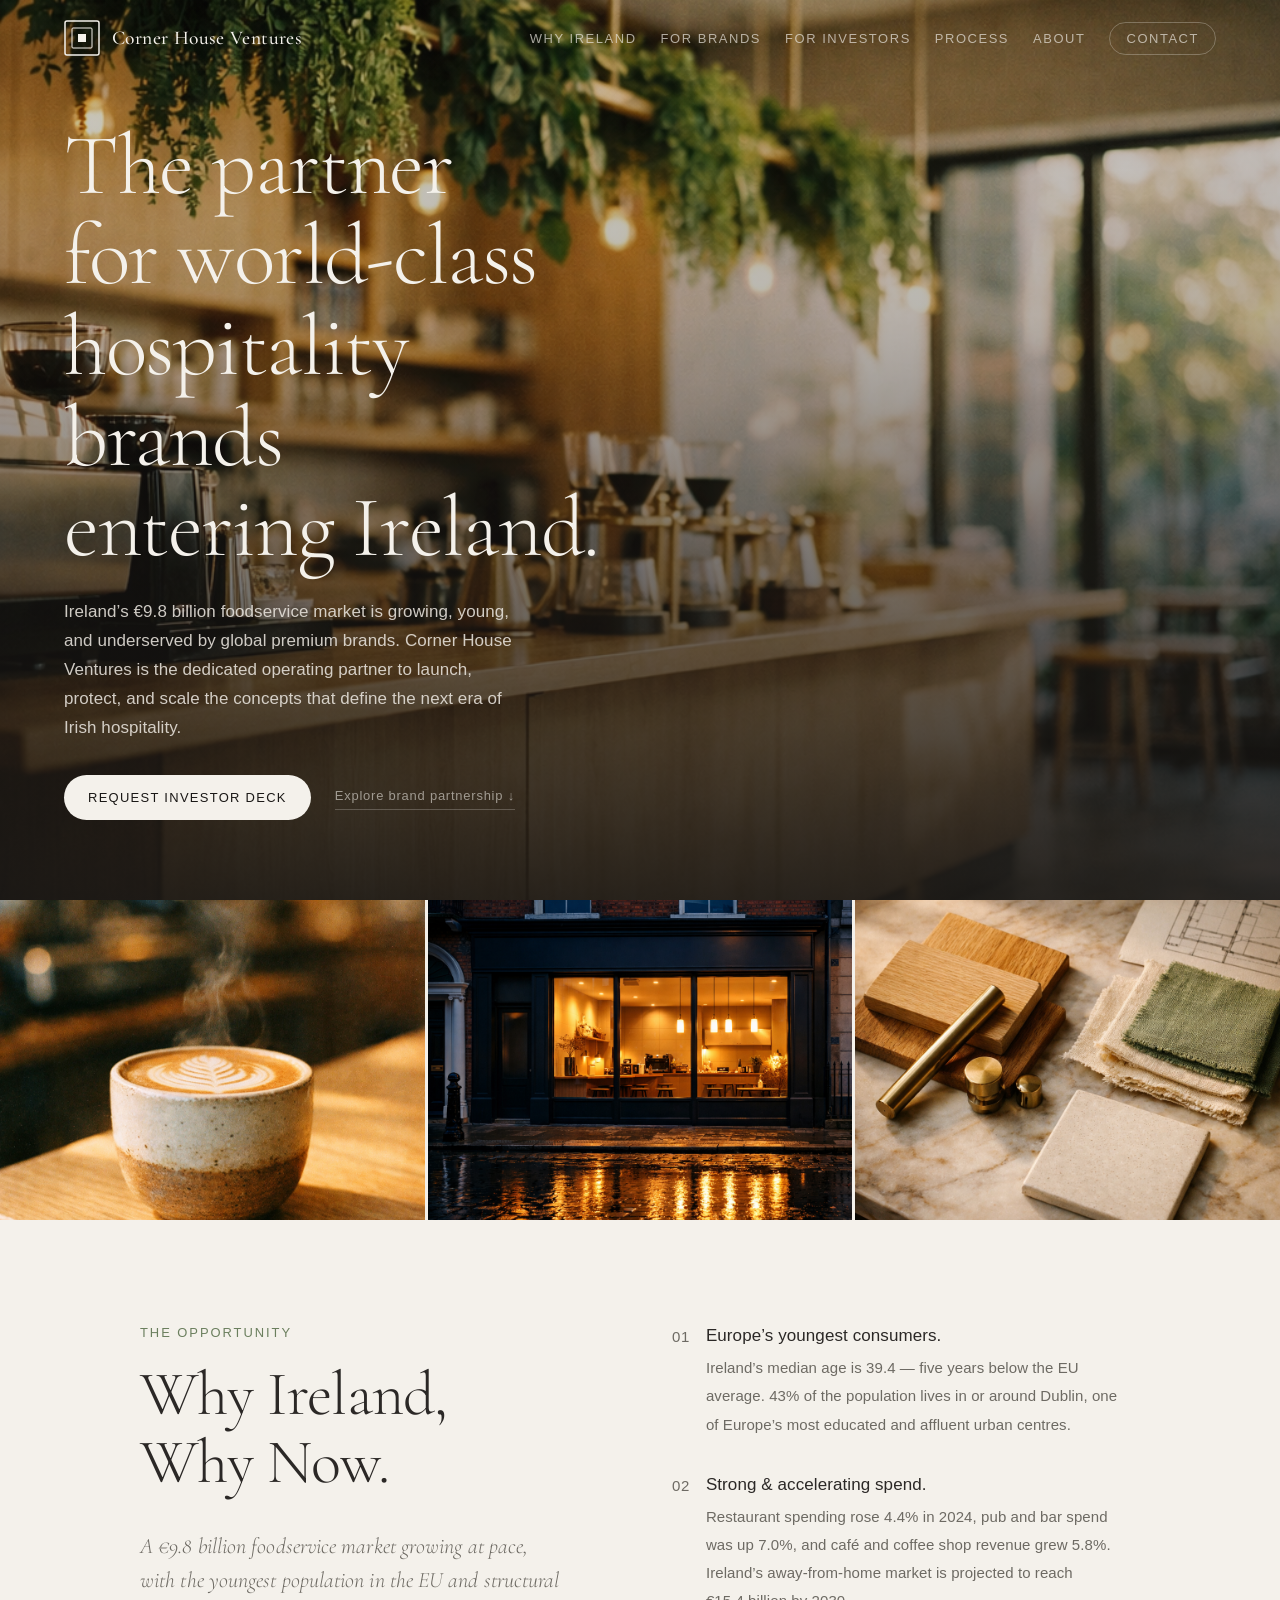
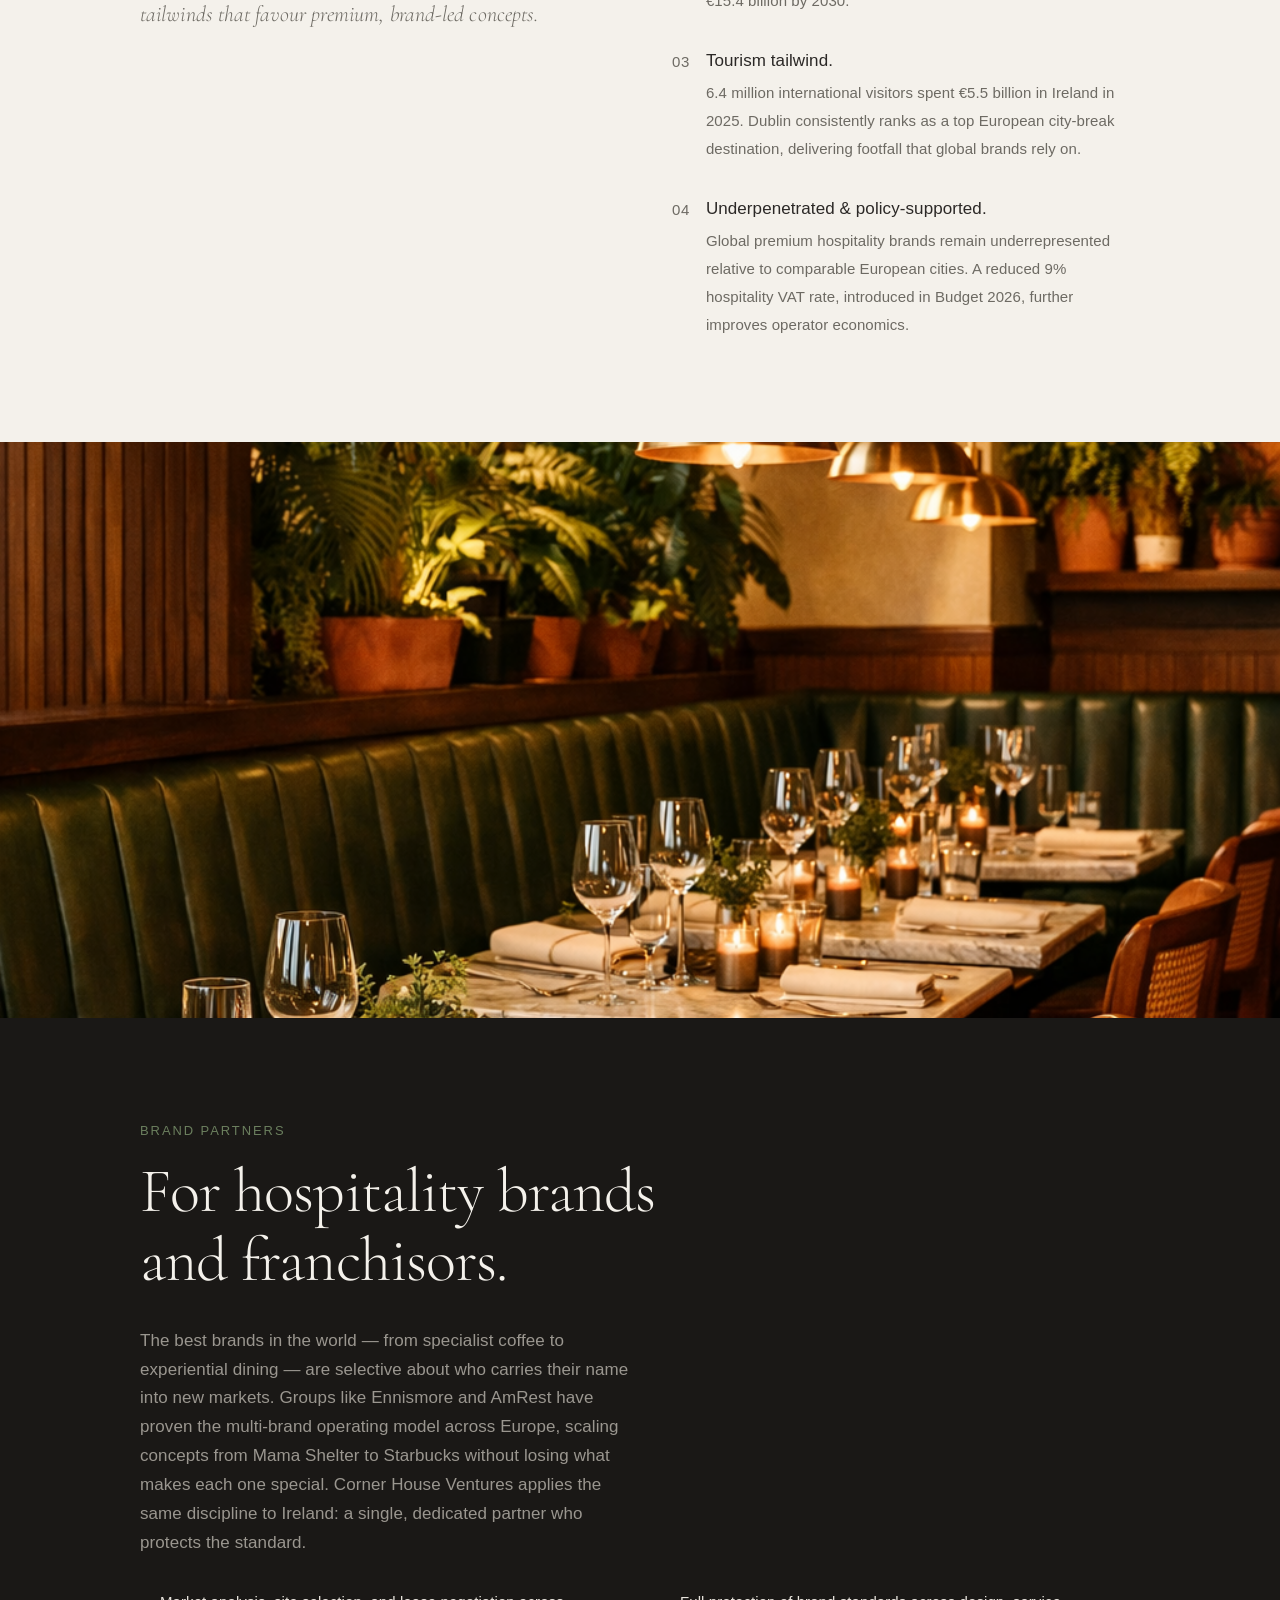
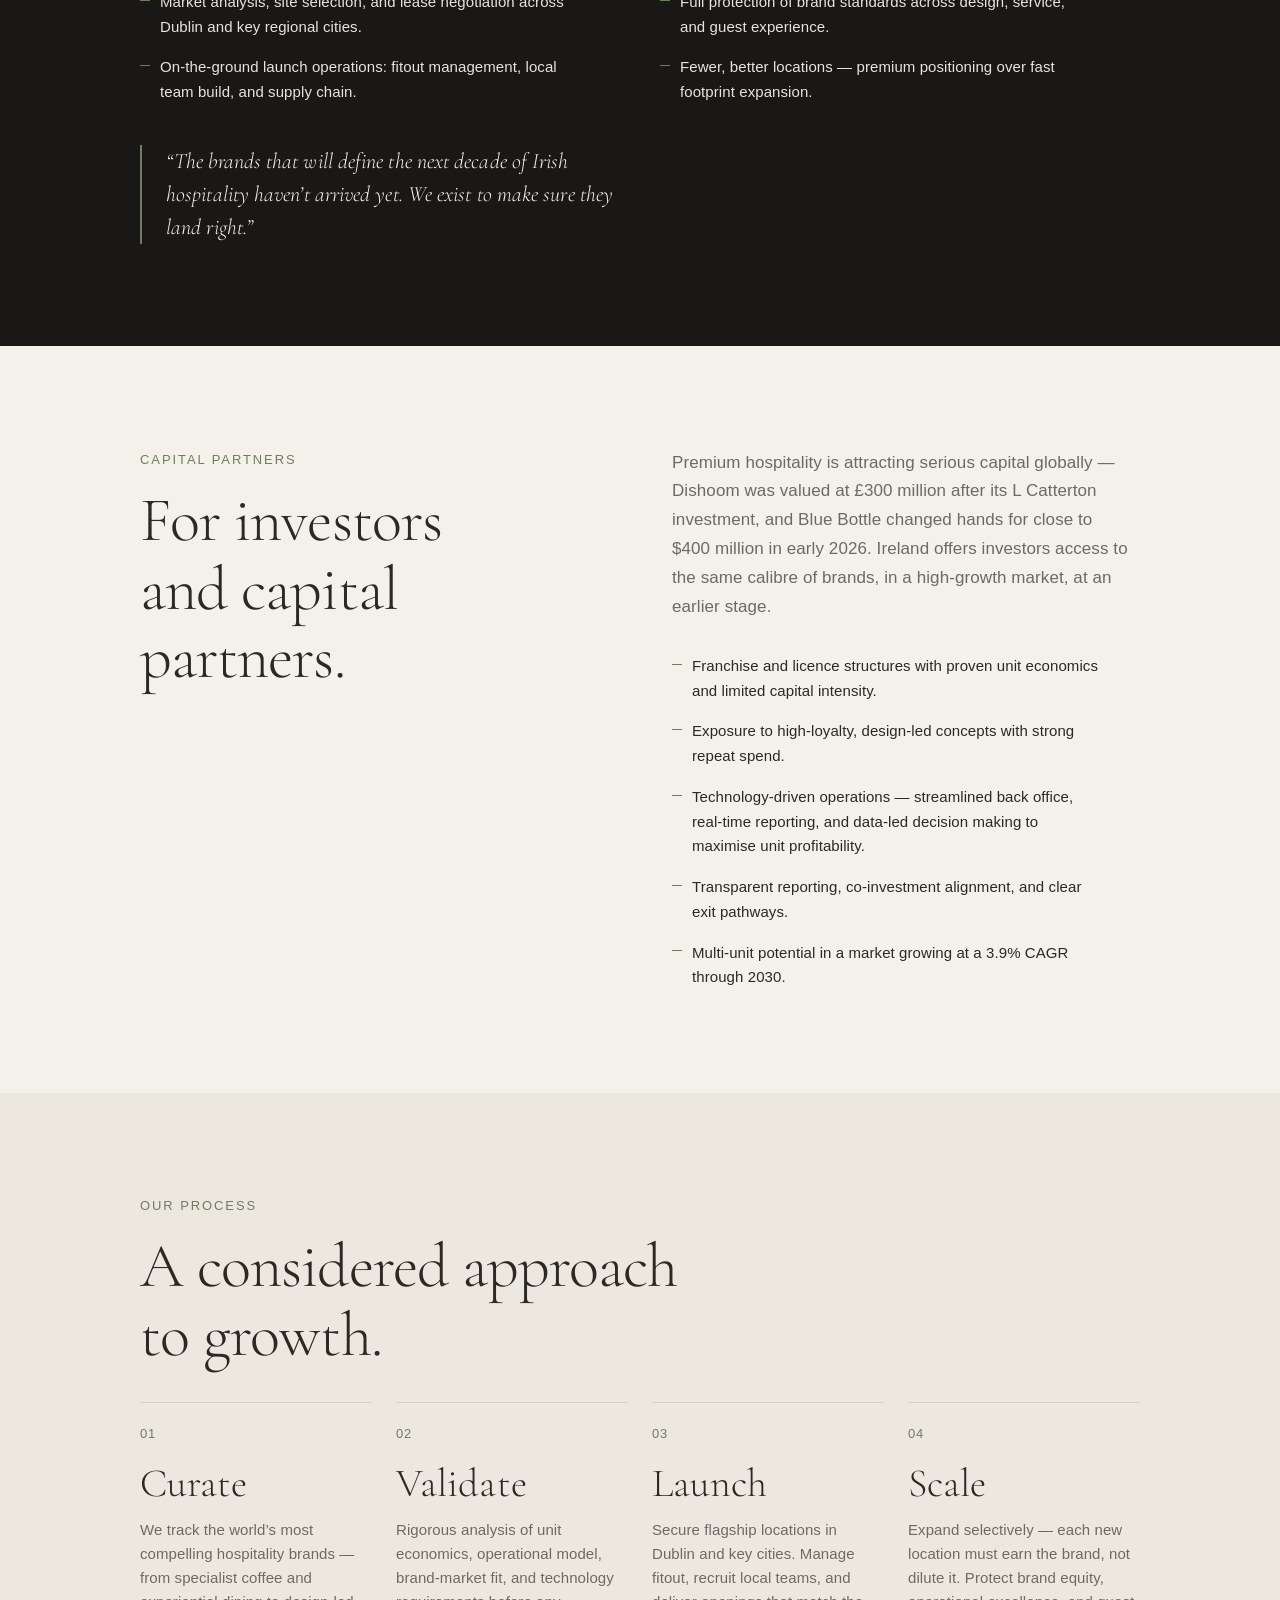
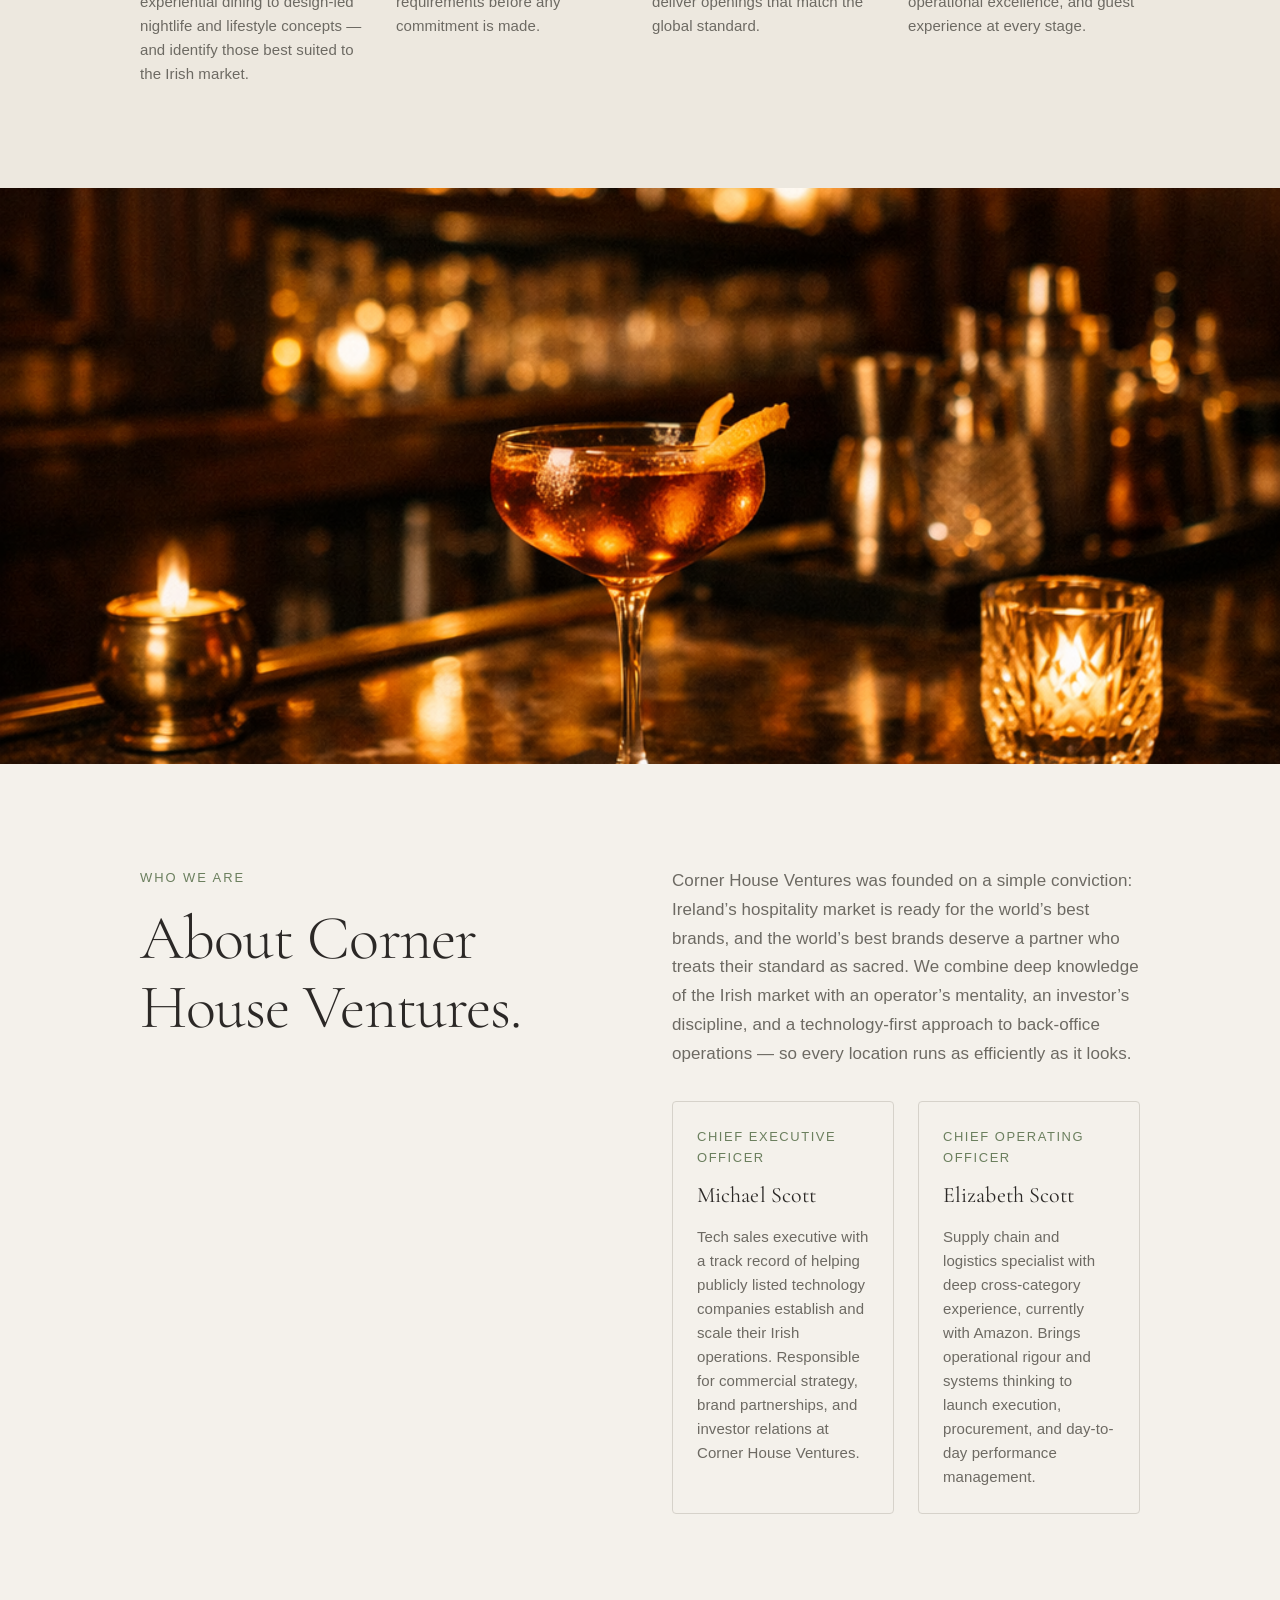
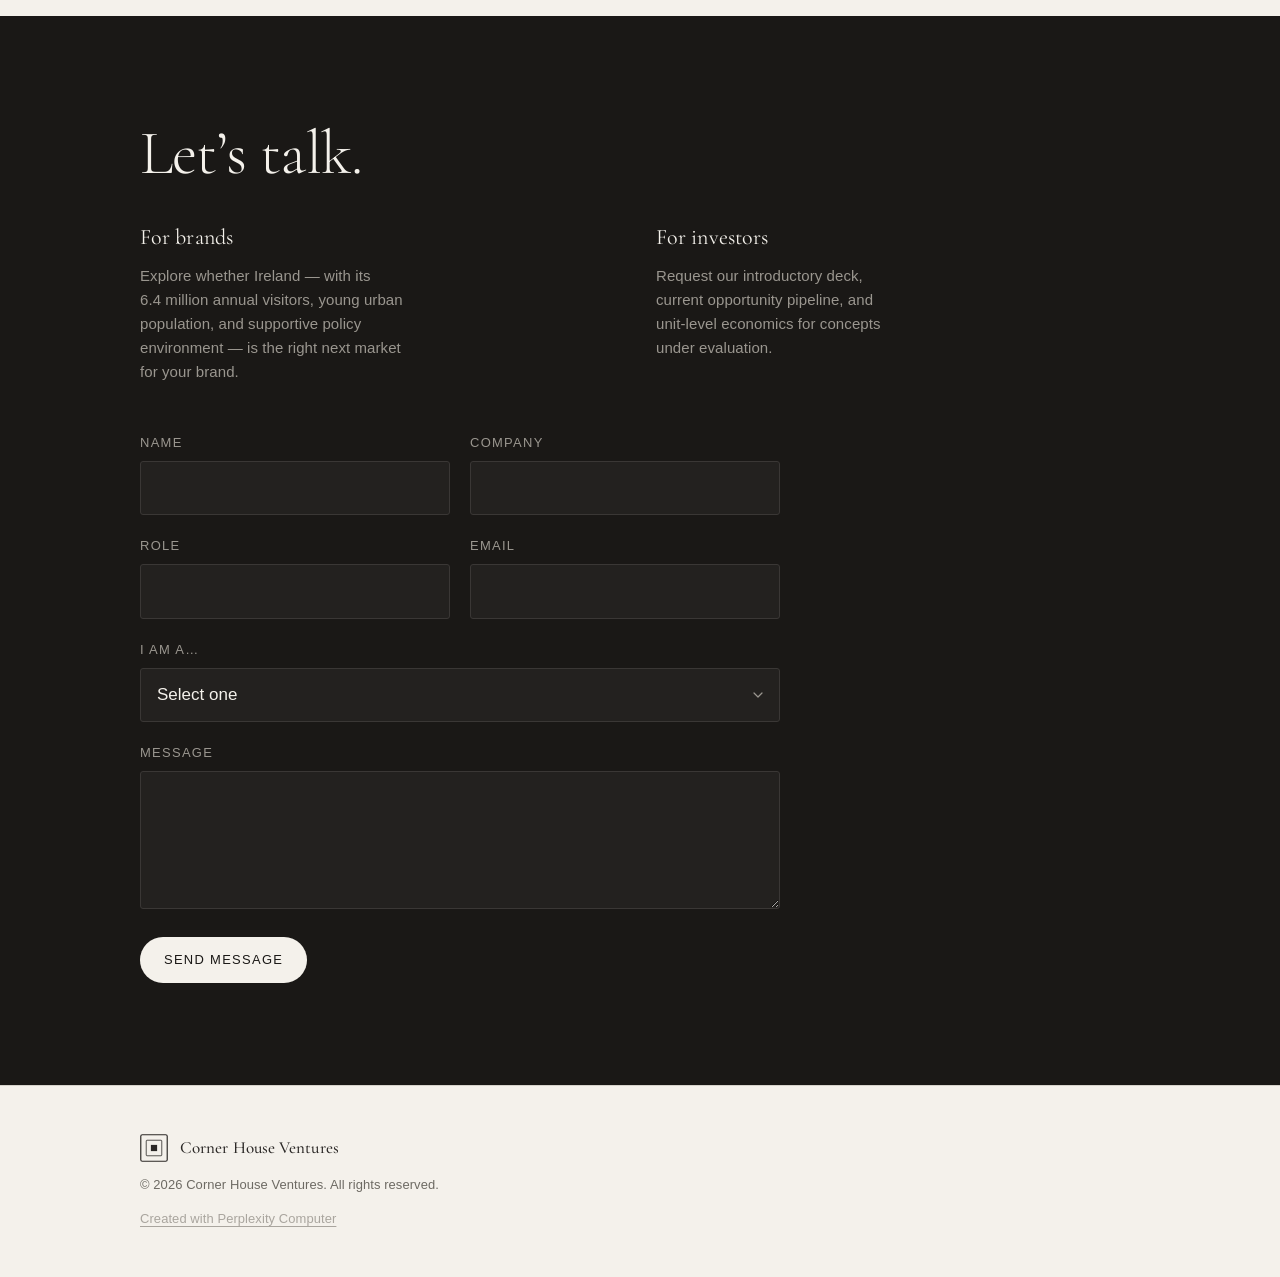
==== commit 809a5247: "Replace MENA refs with European operators, add tech angle, add founder bios (Michael & Elizabeth Sco" ====
--- a/index.html
+++ b/index.html
@@ -165,7 +165,7 @@
       <div class="section-inner">
         <p class="section-label">Brand Partners</p>
         <h2>For hospitality brands<br>and franchisors.</h2>
-        <p class="section-body">The best brands in the world &mdash; from specialist coffee to experiential dining &mdash; are selective about who carries their name into new markets. Groups like Alshaya and Americana have proven the multi-brand operating model across dozens of countries. Corner House Ventures applies the same discipline to Ireland: a single, dedicated partner who protects the standard.</p>
+        <p class="section-body">The best brands in the world &mdash; from specialist coffee to experiential dining &mdash; are selective about who carries their name into new markets. Groups like Ennismore and AmRest have proven the multi-brand operating model across Europe, scaling concepts from Mama Shelter to Starbucks without losing what makes each one special. Corner House Ventures applies the same discipline to Ireland: a single, dedicated partner who protects the standard.</p>
         <div class="two-col-list">
           <ul class="dash-list" role="list">
             <li>Market analysis, site selection, and lease negotiation across Dublin and key regional cities.</li>
@@ -193,10 +193,11 @@
           <h2>For investors<br>and capital partners.</h2>
         </div>
         <div class="col-content">
-          <p class="section-body">Premium hospitality is attracting serious capital &mdash; WatchHouse recently raised &pound;10.9&nbsp;million to fund expansion across London, New York, and franchise markets, and Blue Bottle changed hands for close to $400&nbsp;million in early 2026. Ireland offers investors access to the same calibre of brands, in a high-growth market, at an earlier stage.</p>
+          <p class="section-body">Premium hospitality is attracting serious capital globally &mdash; Dishoom was valued at &pound;300&nbsp;million after its L&nbsp;Catterton investment, and Blue Bottle changed hands for close to $400&nbsp;million in early 2026. Ireland offers investors access to the same calibre of brands, in a high-growth market, at an earlier stage.</p>
           <ul class="dash-list" role="list">
             <li>Franchise and licence structures with proven unit economics and limited capital intensity.</li>
             <li>Exposure to high-loyalty, design-led concepts with strong repeat spend.</li>
+            <li>Technology-driven operations &mdash; streamlined back office, real-time reporting, and data-led decision making to maximise unit profitability.</li>
             <li>Transparent reporting, co-investment alignment, and clear exit pathways.</li>
             <li>Multi-unit potential in a market growing at a 3.9% CAGR through 2030.</li>
           </ul>
@@ -216,12 +217,12 @@
           <div class="process-step">
             <span class="step-number">01</span>
             <h3>Curate</h3>
-            <p>We actively track the world&rsquo;s most compelling hospitality and wellness brands &mdash; from specialist coffee and experiential dining to design-led nightlife and lifestyle concepts &mdash; and identify those best suited to the Irish market.</p>
+            <p>We track the world&rsquo;s most compelling hospitality brands &mdash; from specialist coffee and experiential dining to design-led nightlife and lifestyle concepts &mdash; and identify those best suited to the Irish market.</p>
           </div>
           <div class="process-step">
             <span class="step-number">02</span>
             <h3>Validate</h3>
-            <p>Rigorous analysis of unit economics, operational model, brand-market fit, and competitive positioning before any commitment is made.</p>
+            <p>Rigorous analysis of unit economics, operational model, brand-market fit, and technology requirements before any commitment is made.</p>
           </div>
           <div class="process-step">
             <span class="step-number">03</span>
@@ -256,11 +257,18 @@
           <h2>About Corner<br>House Ventures.</h2>
         </div>
         <div class="col-content">
-          <p class="section-body">Corner House Ventures was founded on a simple conviction: Ireland&rsquo;s hospitality market is ready for the world&rsquo;s best brands, and the world&rsquo;s best brands deserve a partner who treats their standard as sacred. We combine deep knowledge of the Irish market with an operator&rsquo;s mentality and an investor&rsquo;s discipline &mdash; inspired by the approach of groups like Big Mamma, Soho House, and the multi-brand operators who have built enduring hospitality platforms globally.</p>
-          <div class="founder-placeholder">
-            <p class="founder-label">Founder</p>
-            <p class="founder-name">[Name]</p>
-            <p class="founder-bio">[Short biography &mdash; add your bio here.]</p>
+          <p class="section-body">Corner House Ventures was founded on a simple conviction: Ireland&rsquo;s hospitality market is ready for the world&rsquo;s best brands, and the world&rsquo;s best brands deserve a partner who treats their standard as sacred. We combine deep knowledge of the Irish market with an operator&rsquo;s mentality, an investor&rsquo;s discipline, and a technology-first approach to back-office operations &mdash; so every location runs as efficiently as it looks.</p>
+          <div class="team-grid">
+            <div class="team-member">
+              <p class="team-role">Chief Executive Officer</p>
+              <p class="team-name">Michael Scott</p>
+              <p class="team-bio">Tech sales executive with a track record of helping publicly listed technology companies establish and scale their Irish operations. Responsible for commercial strategy, brand partnerships, and investor relations at Corner House Ventures.</p>
+            </div>
+            <div class="team-member">
+              <p class="team-role">Chief Operating Officer</p>
+              <p class="team-name">Elizabeth Scott</p>
+              <p class="team-bio">Supply chain and logistics specialist with deep cross-category experience, currently with Amazon. Brings operational rigour and systems thinking to launch execution, procurement, and day-to-day performance management.</p>
+            </div>
           </div>
         </div>
       </div>
--- a/style.css
+++ b/style.css
@@ -568,16 +568,23 @@
 
 
 /* ----------------------------------------------------------
-   ABOUT — founder placeholder
-   ---------------------------------------------------------- */
-.founder-placeholder {
+   ABOUT — team grid
+   ---------------------------------------------------------- */
+.team-grid {
+  display: grid;
+  grid-template-columns: 1fr 1fr;
+  gap: var(--space-6);
+  margin-top: var(--space-8);
+}
+@media (max-width: 600px) {
+  .team-grid { grid-template-columns: 1fr; }
+}
+.team-member {
   padding: var(--space-6);
-  border: 1px dashed var(--color-border);
+  border: 1px solid var(--color-border);
   border-radius: var(--radius-md);
-  max-width: 420px;
-  margin-top: var(--space-6);
-}
-.founder-label {
+}
+.team-role {
   font-size: var(--text-xs);
   font-weight: 500;
   text-transform: uppercase;
@@ -585,14 +592,16 @@
   color: var(--color-accent);
   margin-bottom: var(--space-2);
 }
-.founder-name {
+.team-name {
   font-family: var(--font-display);
   font-size: var(--text-lg);
-  margin-bottom: var(--space-2);
-}
-.founder-bio {
+  font-weight: 400;
+  margin-bottom: var(--space-3);
+}
+.team-bio {
   font-size: var(--text-sm);
   color: var(--color-text-muted);
+  line-height: 1.6;
 }
 
 
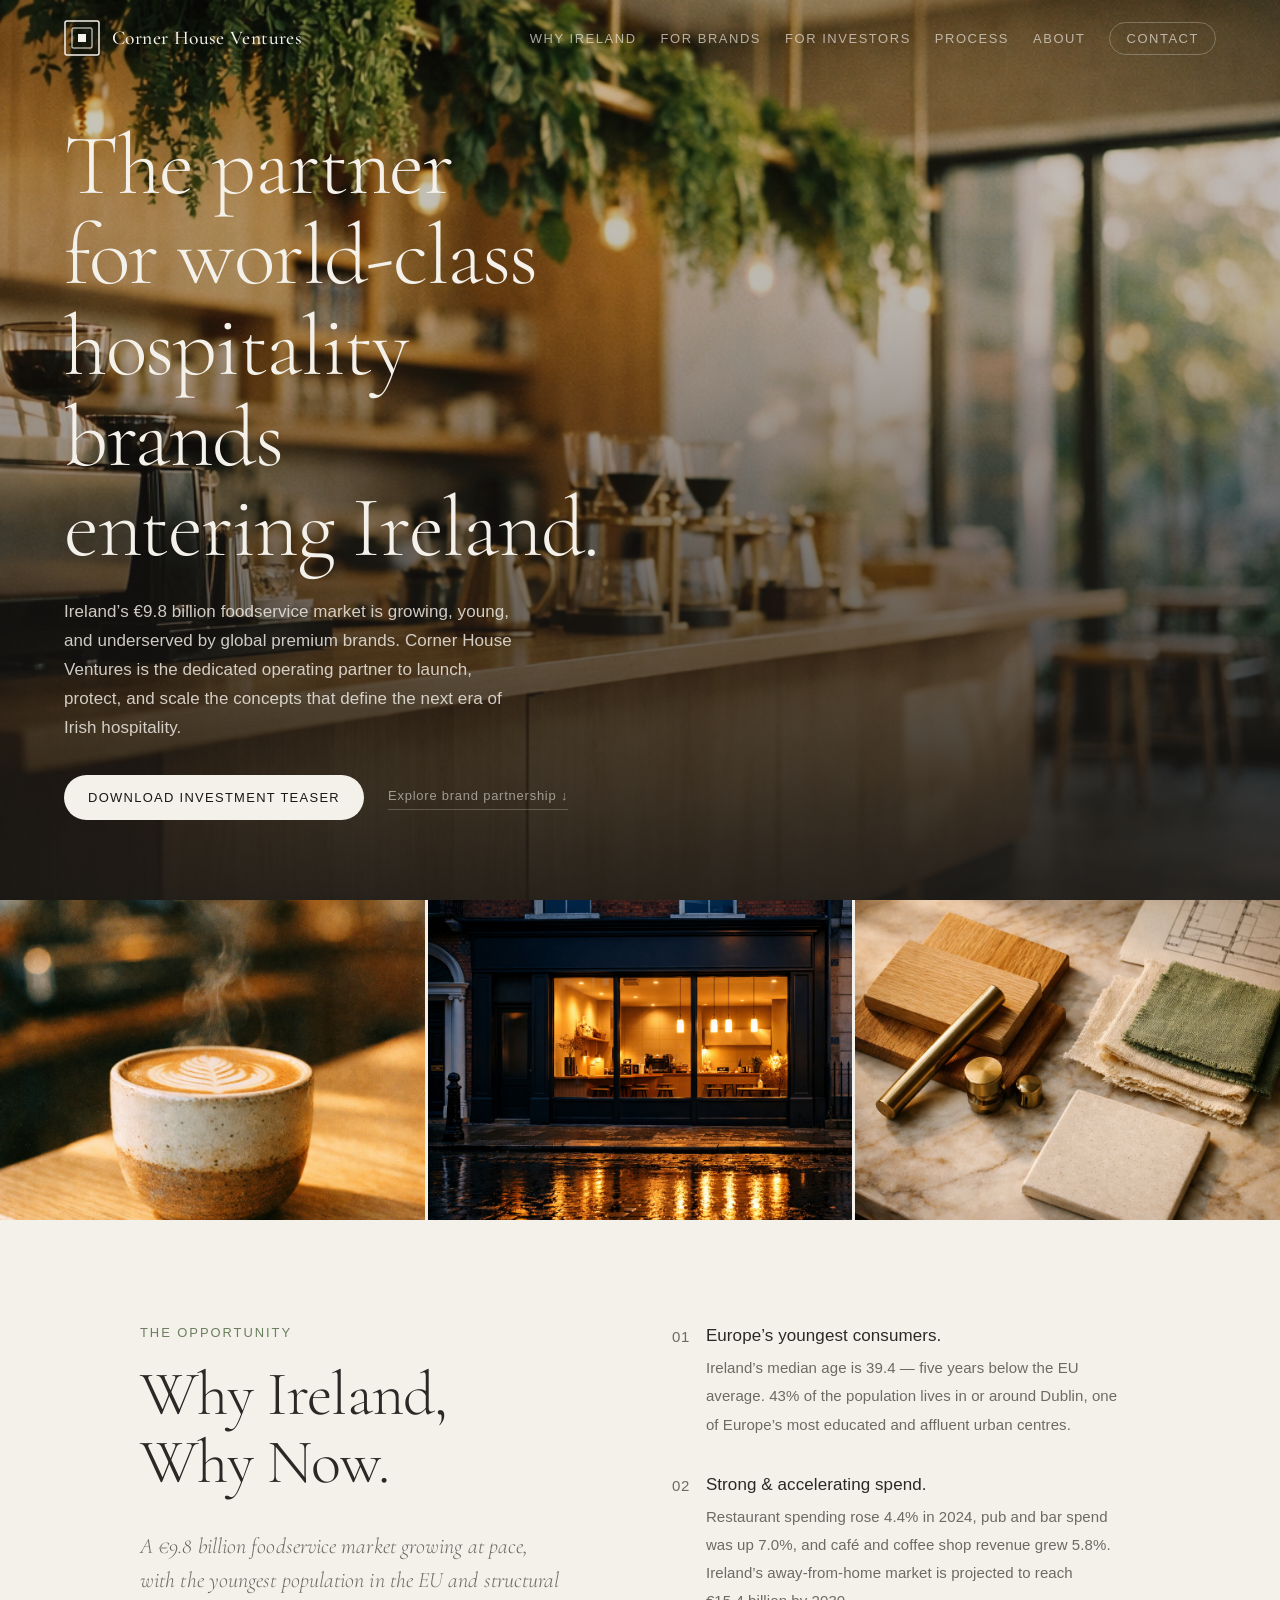
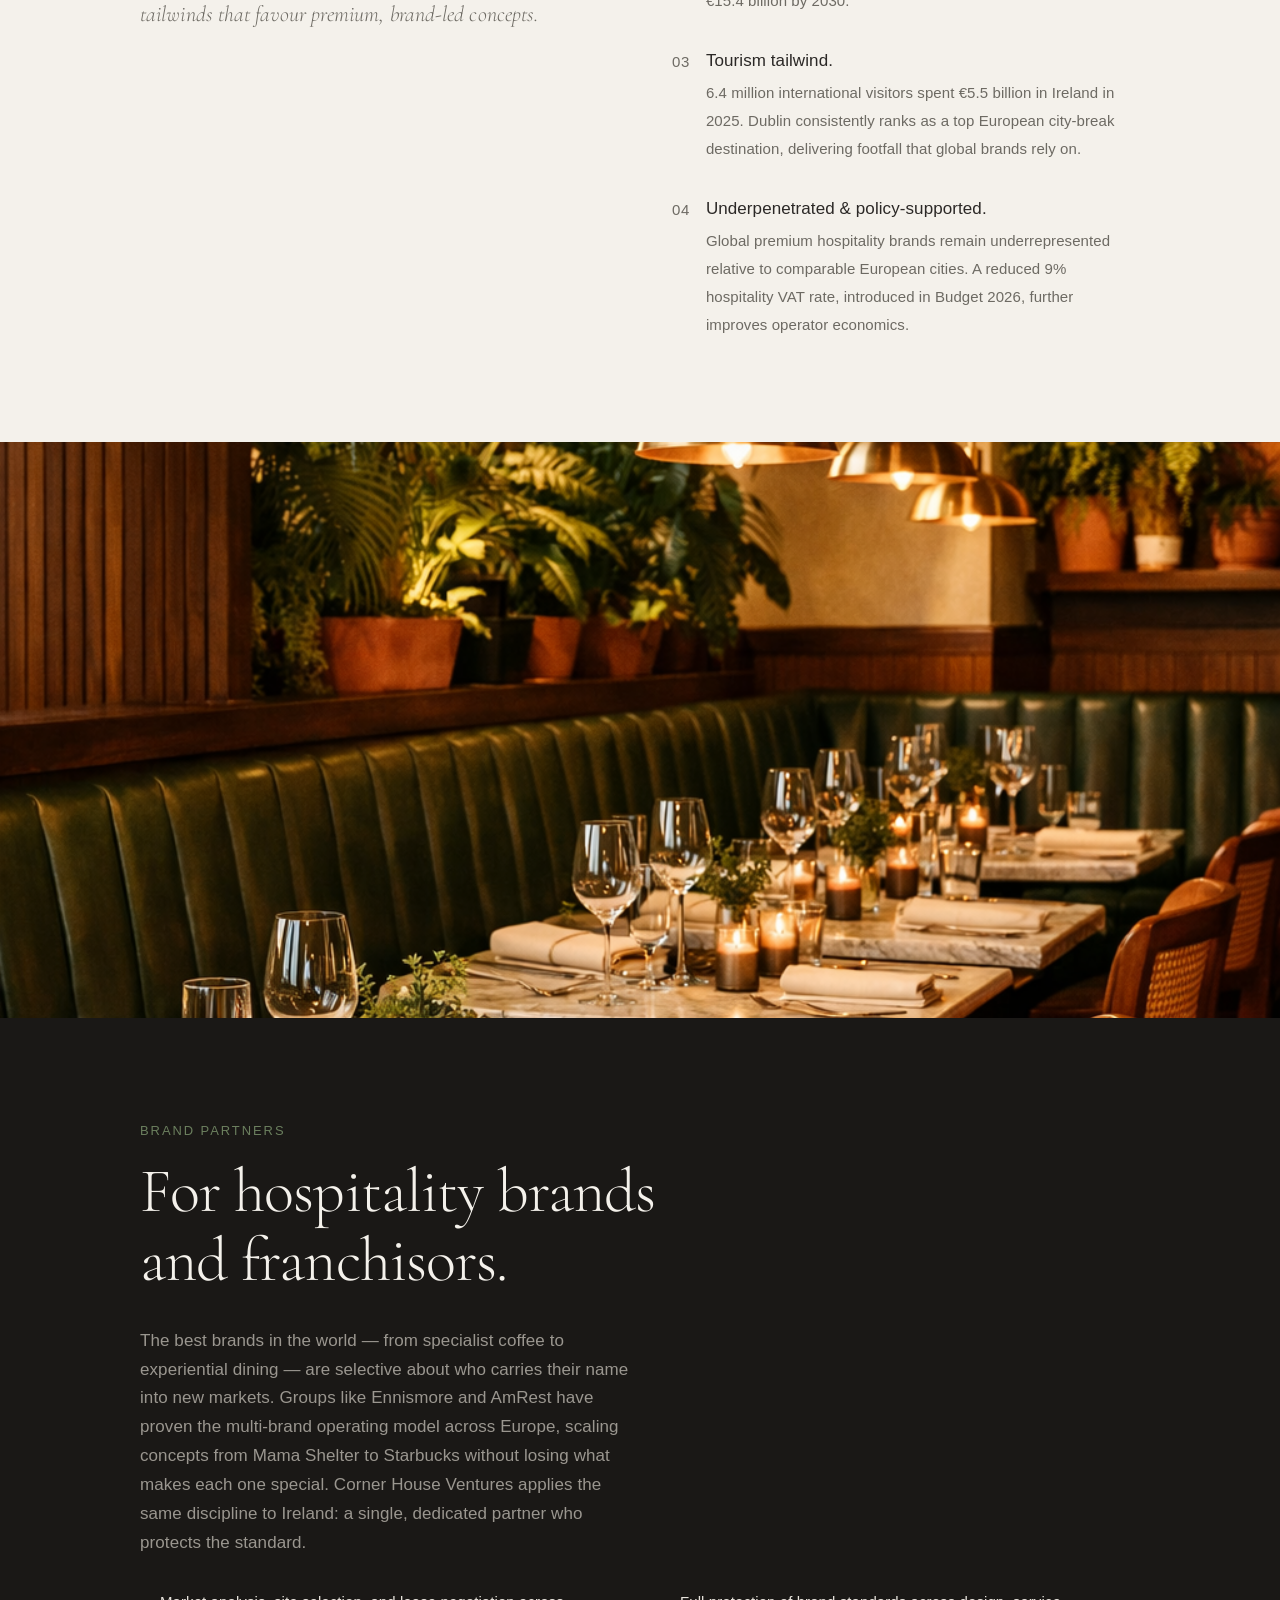
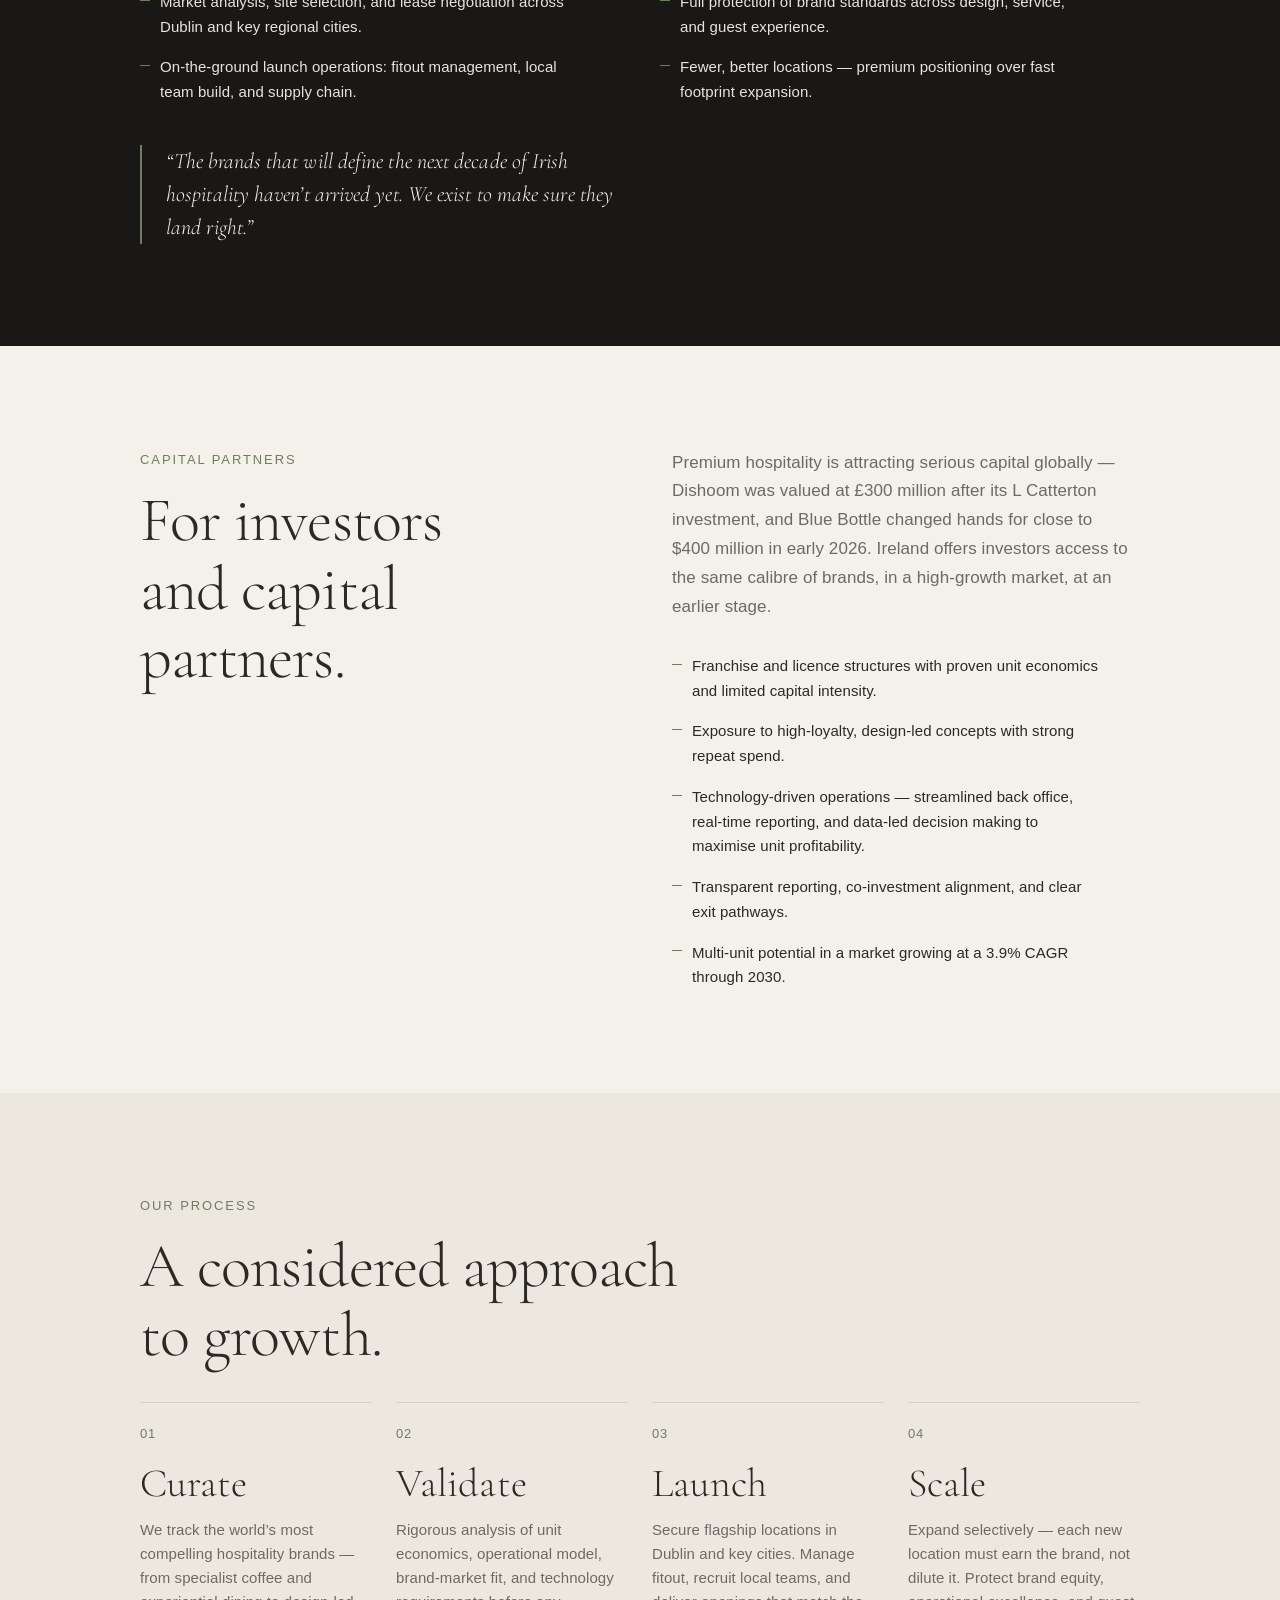
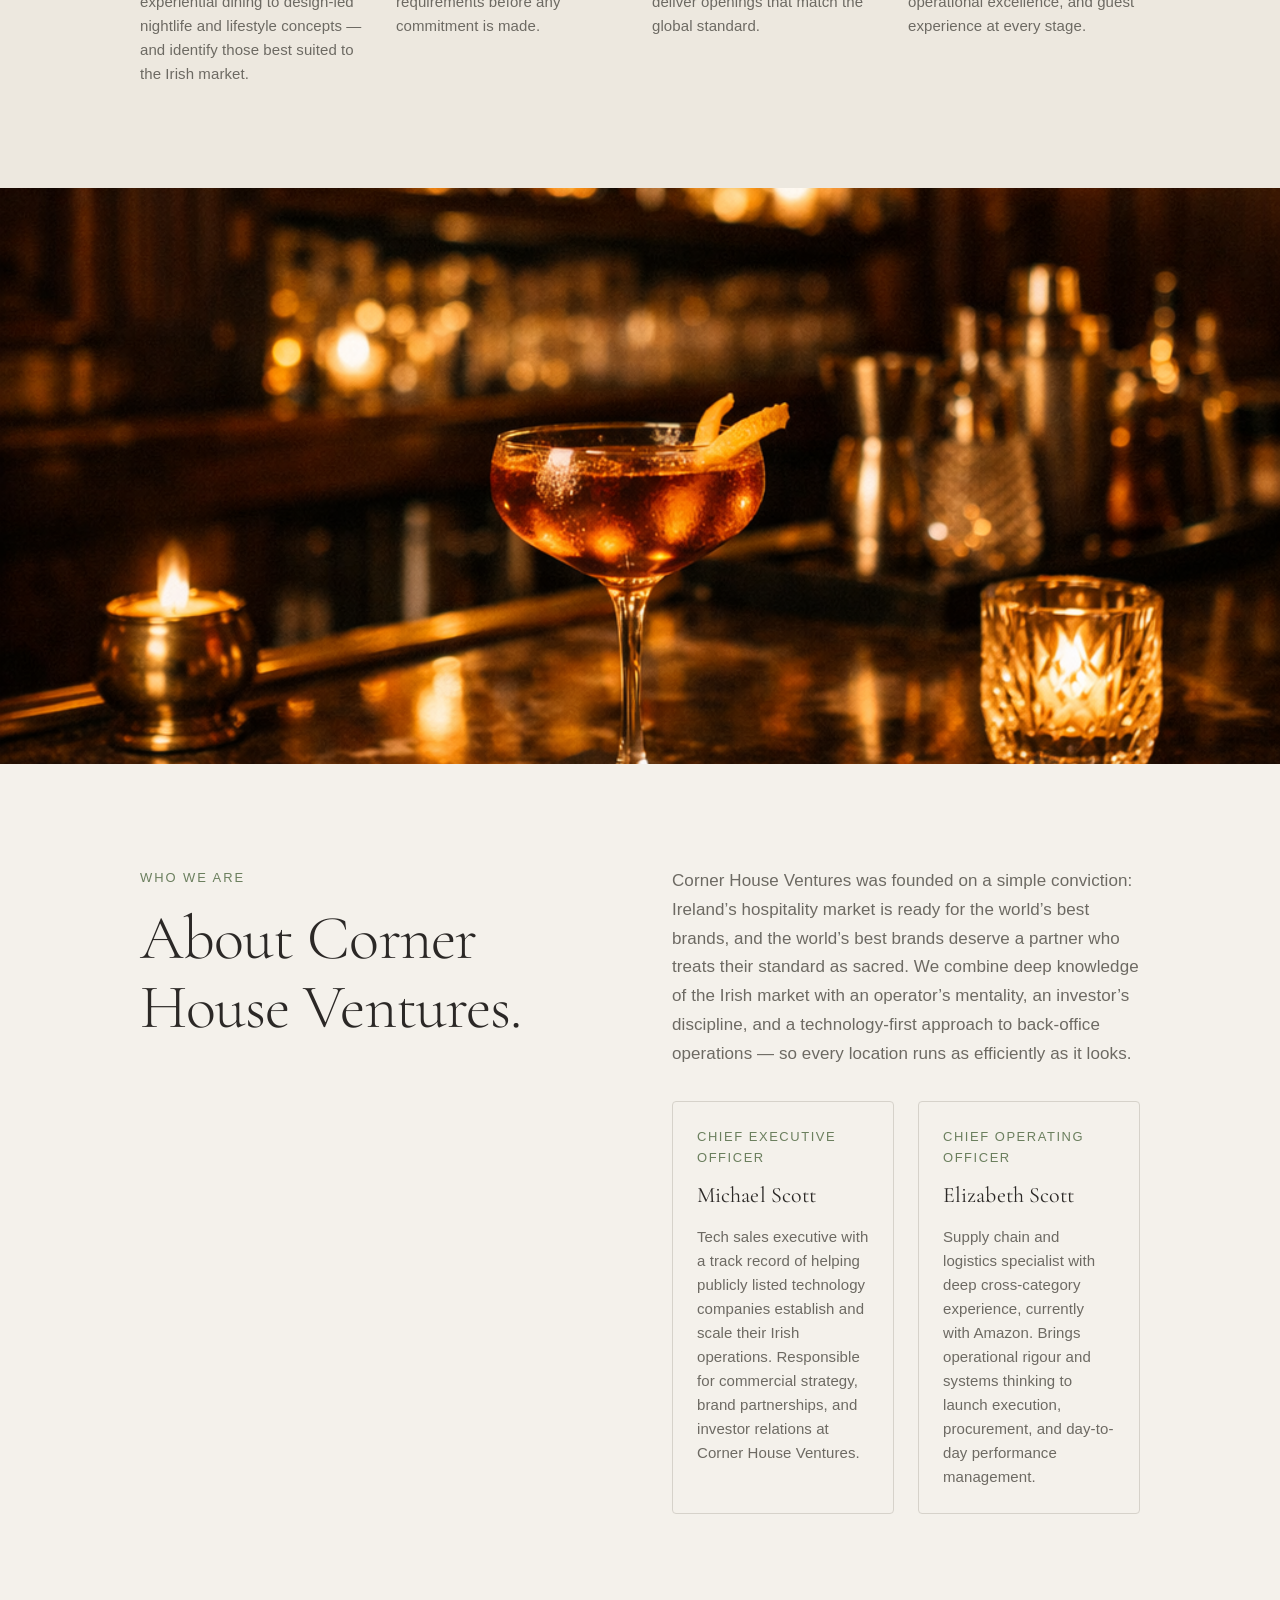
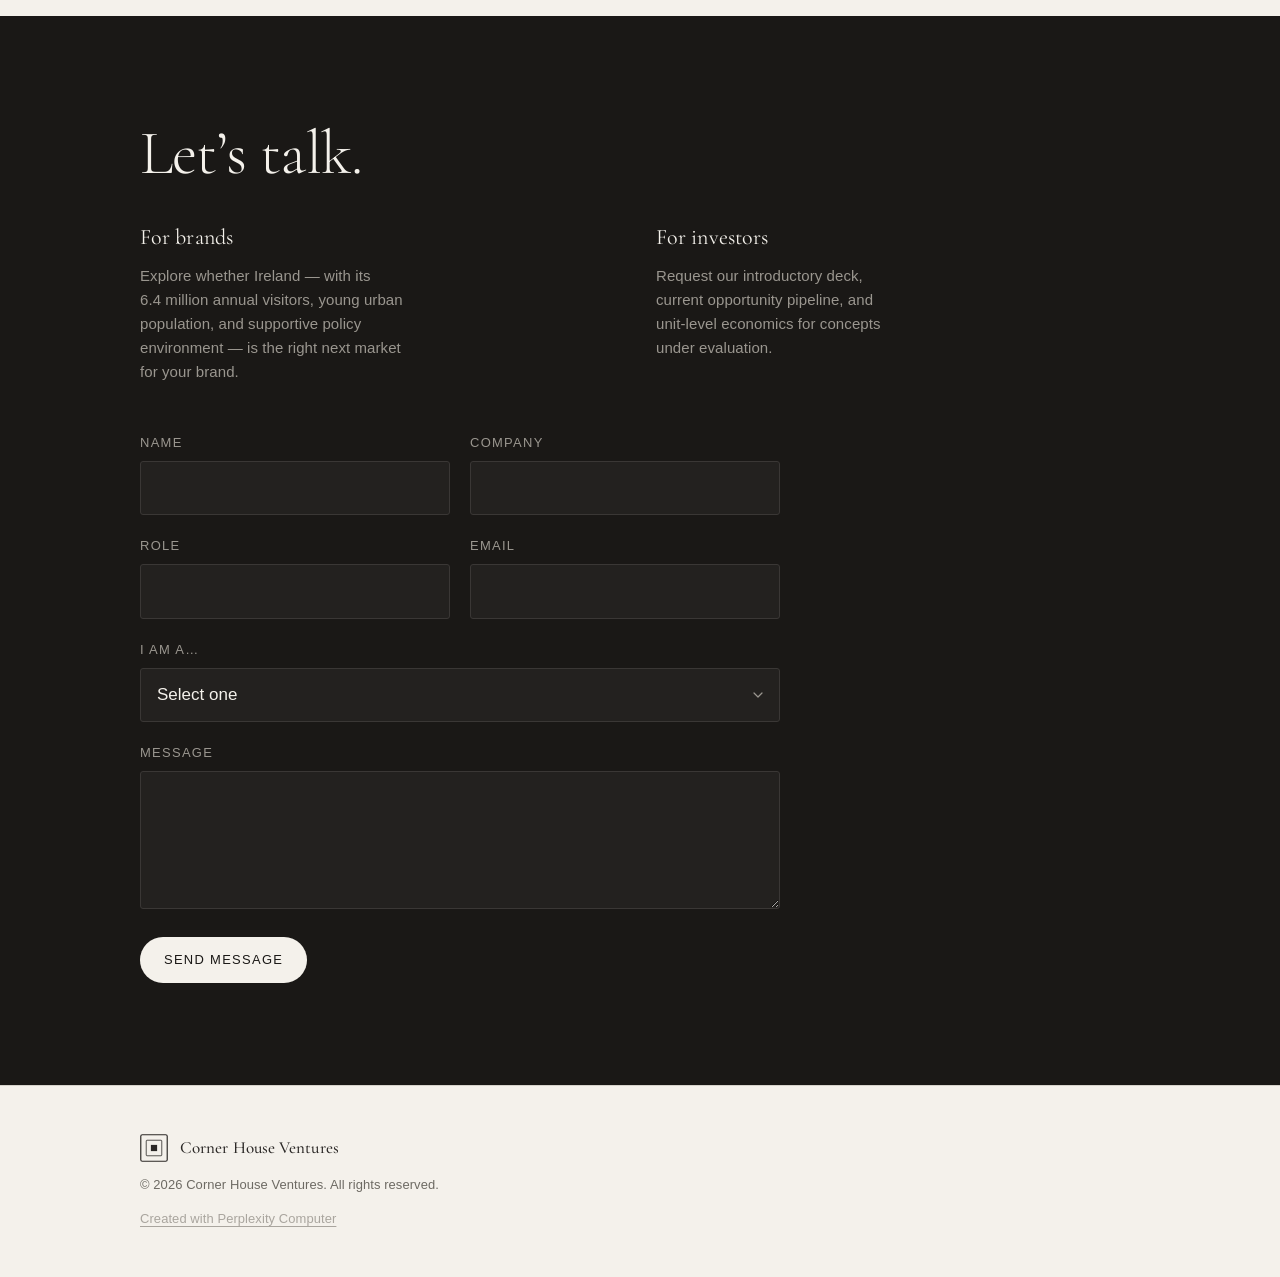
==== commit 08b977ef: "Add investment teaser PDF, update email to michael@, rename button to Download Investment Teaser" ====
--- a/index.html
+++ b/index.html
@@ -81,7 +81,7 @@
         <h1 class="hero-headline">The partner for world&#8209;class hospitality brands entering&nbsp;Ireland.</h1>
         <p class="hero-sub">Ireland&rsquo;s &euro;9.8 billion foodservice market is growing, young, and underserved by global premium brands. Corner House Ventures is the dedicated operating partner to launch, protect, and scale the concepts that define the next era of Irish hospitality.</p>
         <div class="hero-actions">
-          <a href="mailto:info@cornerhouseventures.com?subject=Investor%20Deck%20Request" class="btn btn-primary" target="_blank" rel="noopener noreferrer">Request Investor Deck</a>
+          <a href="./assets/CHV-Investment-Teaser.pdf" class="btn btn-primary" target="_blank" rel="noopener noreferrer" download>Download Investment Teaser</a>
           <a href="#for-brands" class="btn-text">Explore brand partnership &darr;</a>
         </div>
       </div>
@@ -292,9 +292,10 @@
           </div>
         </div>
 
-        <form class="contact-form" id="contact-form" action="https://formsubmit.co/info@cornerhouseventures.com" method="POST">
+        <form class="contact-form" id="contact-form" action="https://formsubmit.co/michael@cornerhouseventures.com" method="POST">
           <input type="text" name="_honey" style="display:none" tabindex="-1" autocomplete="off">
           <input type="hidden" name="_subject" value="New enquiry — Corner House Ventures">
+          <input type="hidden" name="_next" value="https://cornerhouseventures.com">
           <input type="hidden" name="_template" value="box">
 
           <div class="form-row">
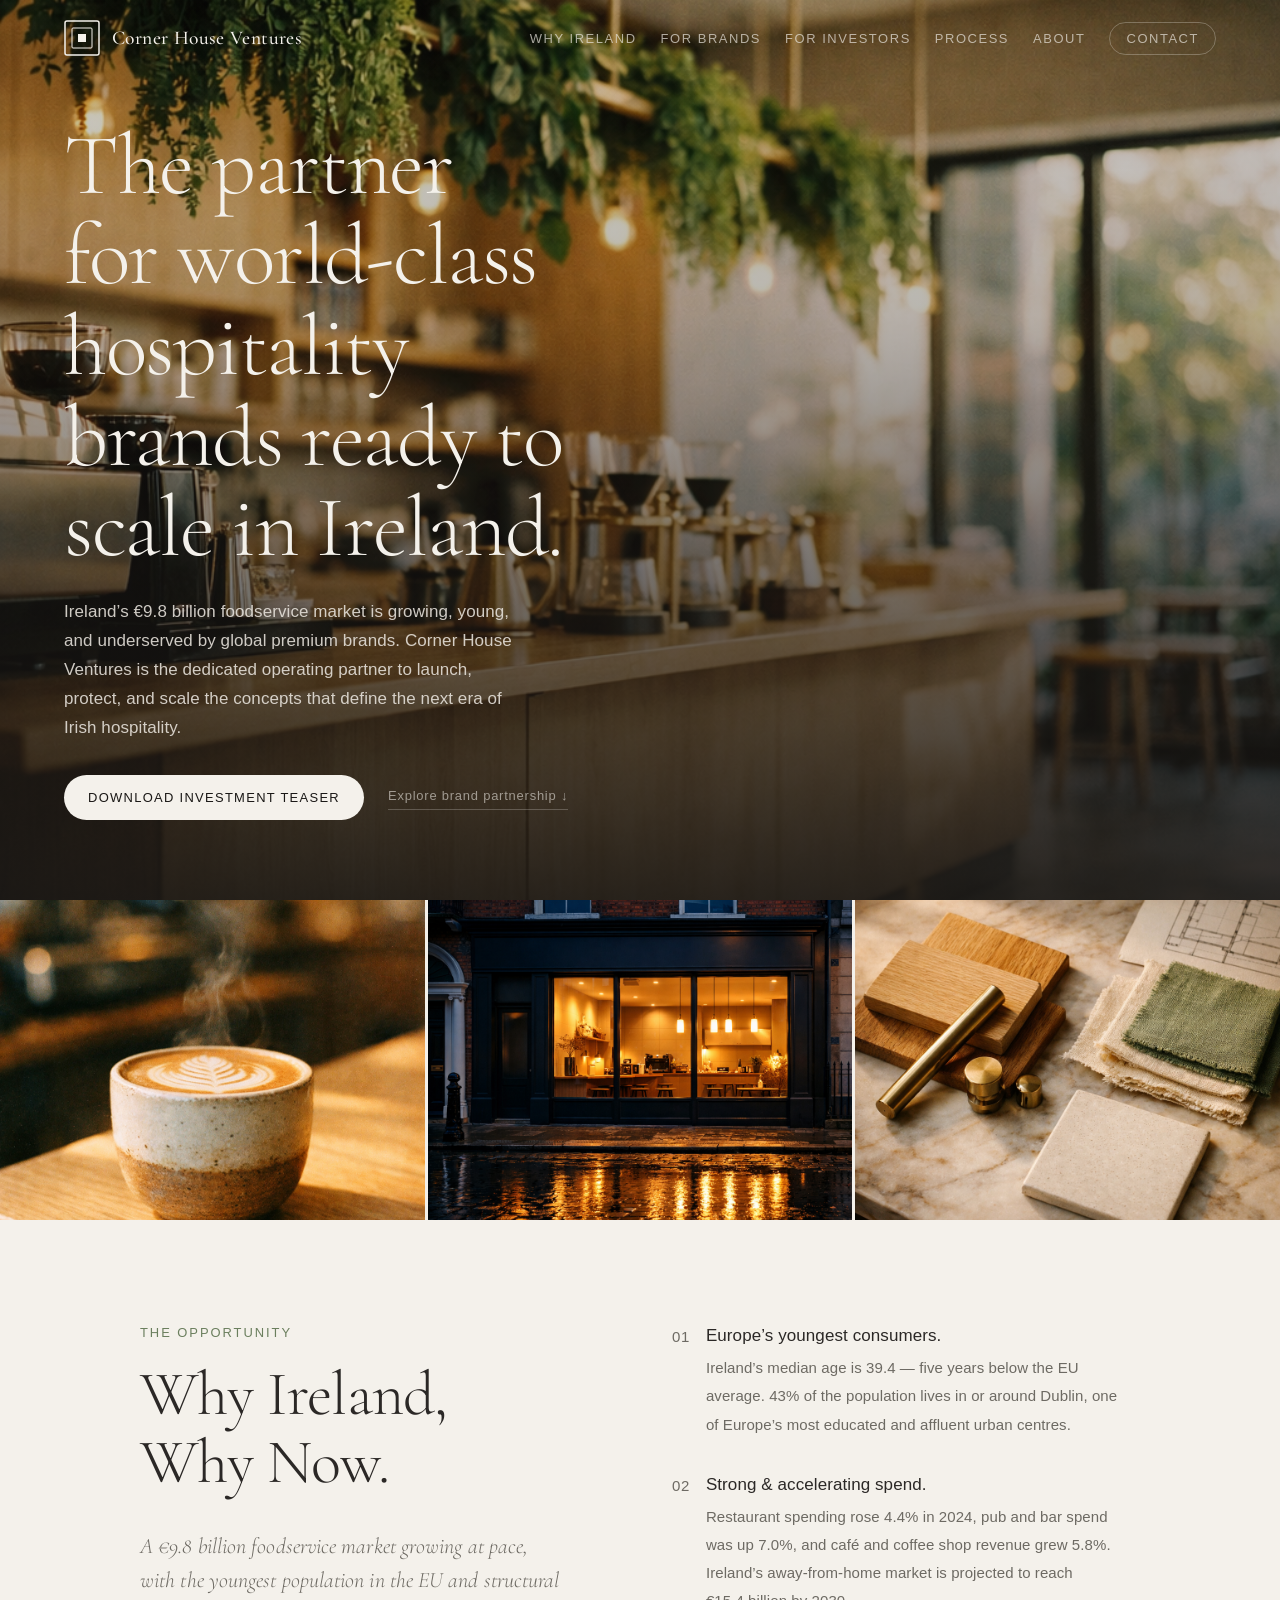
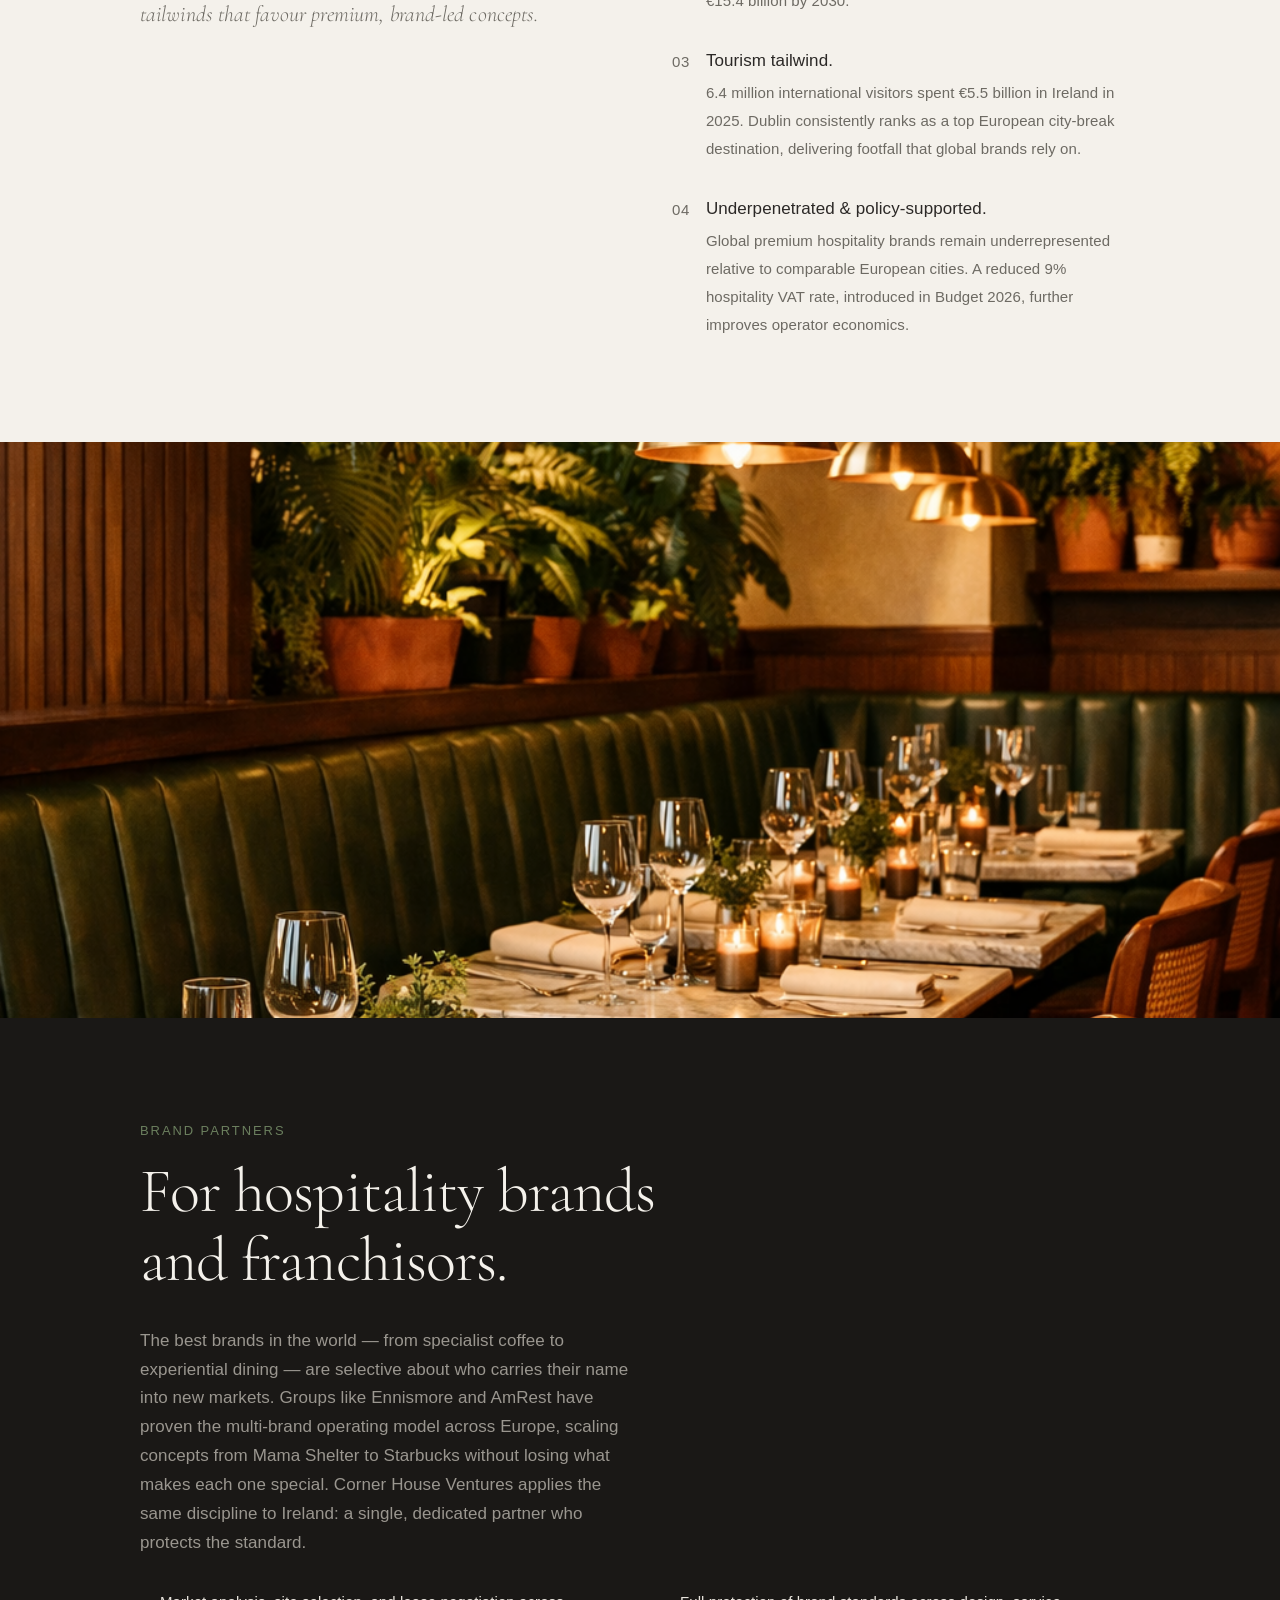
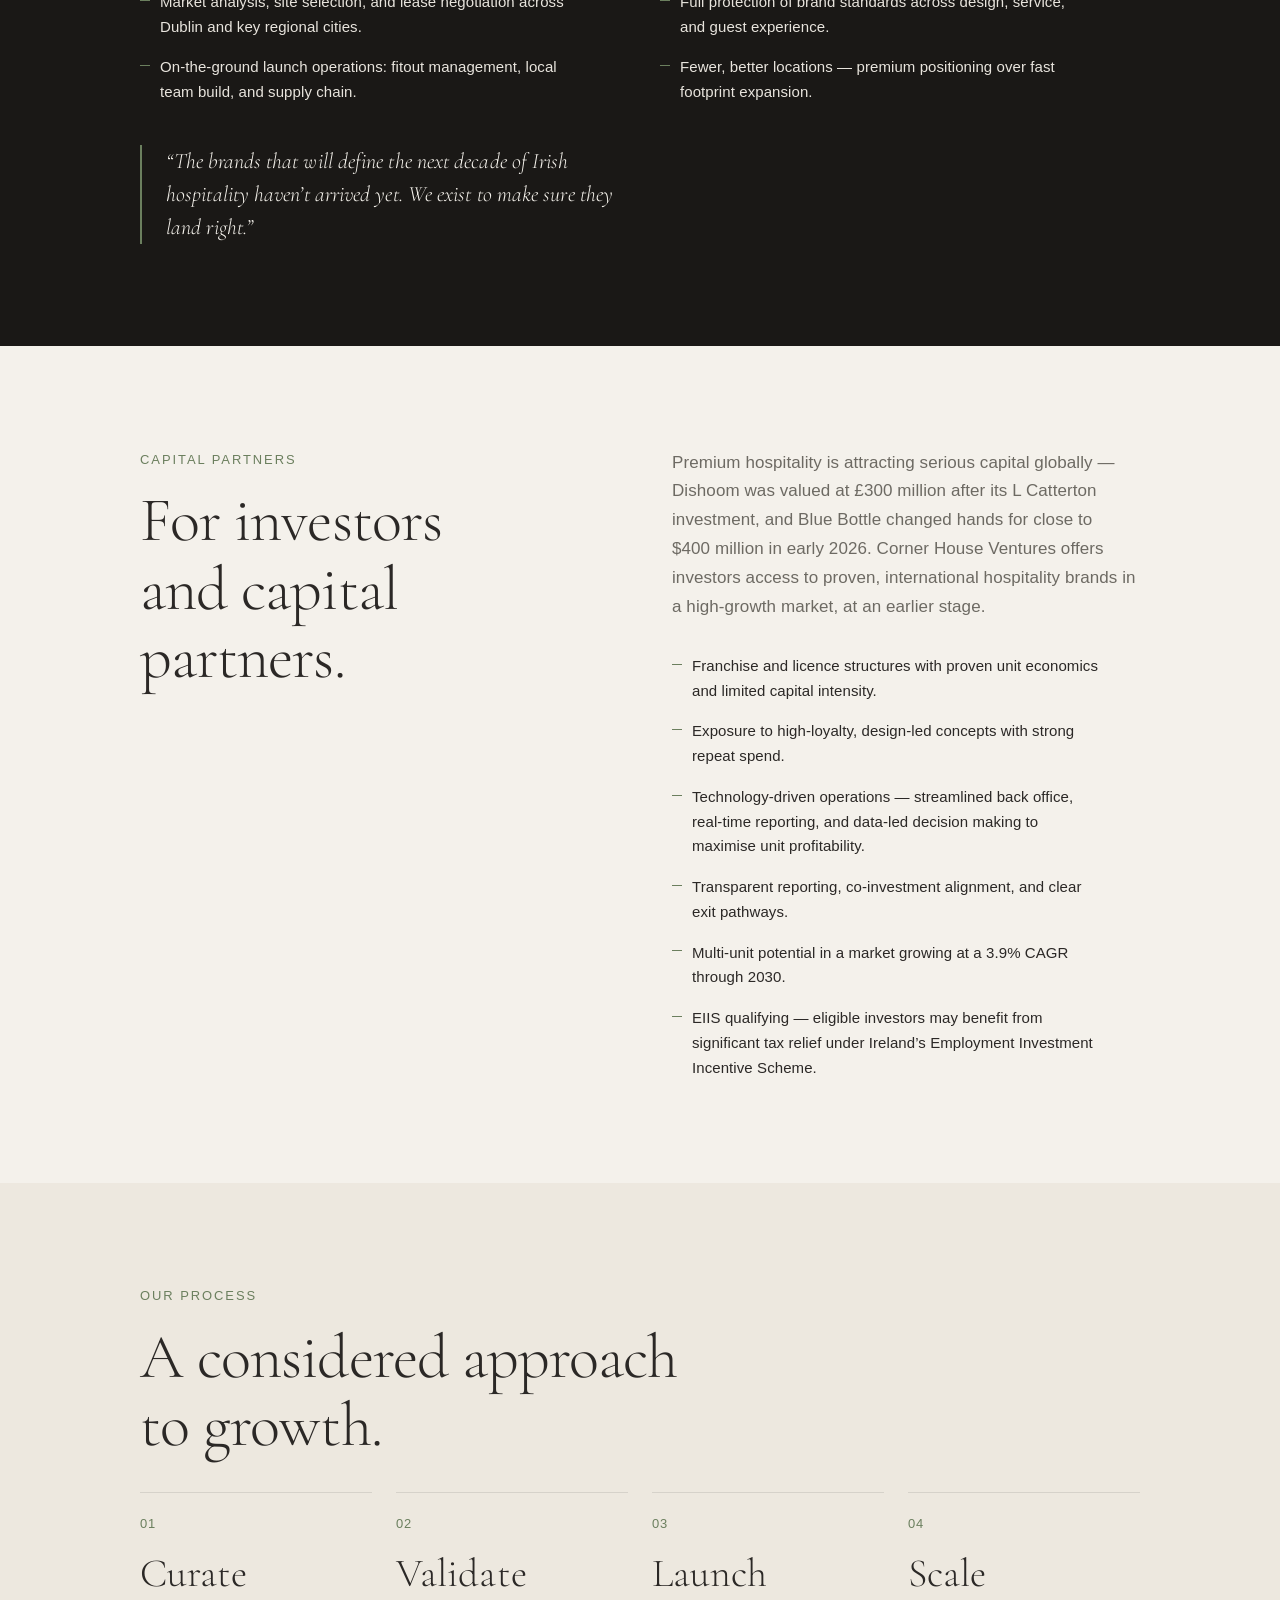
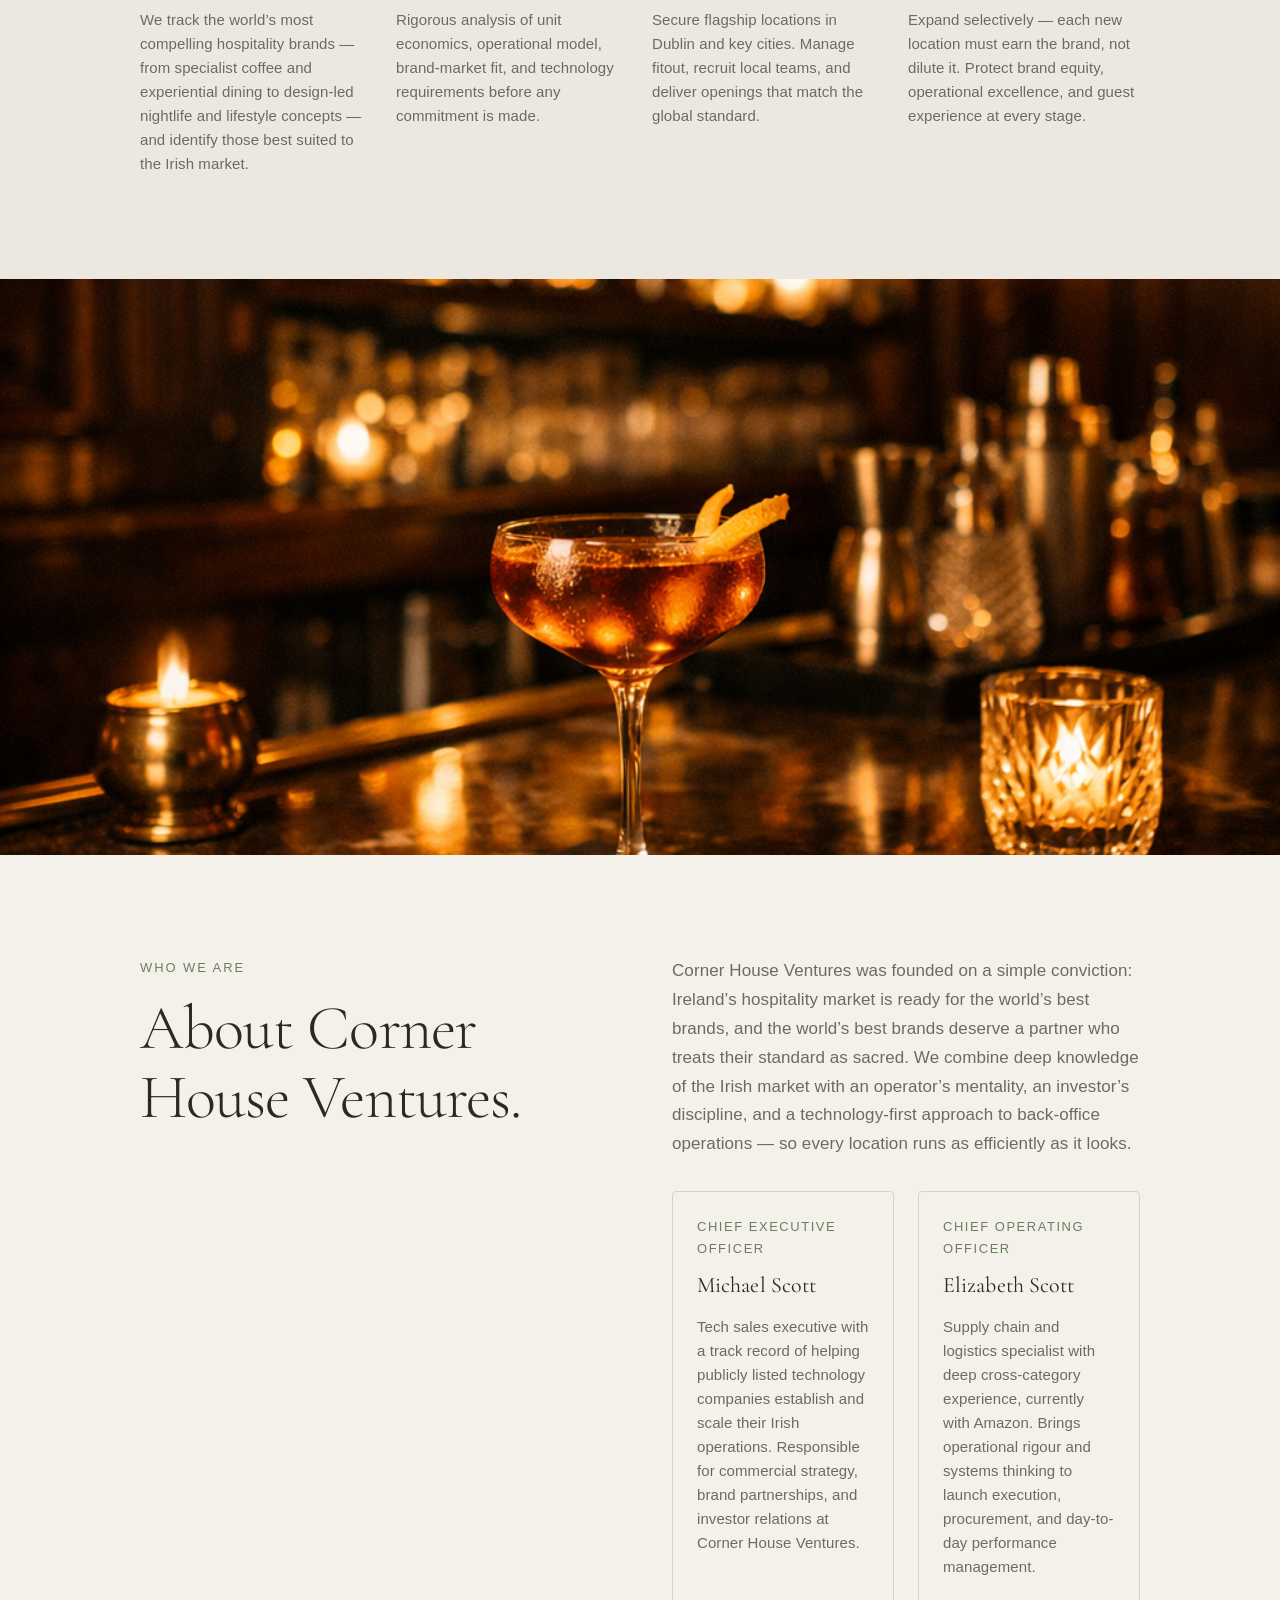
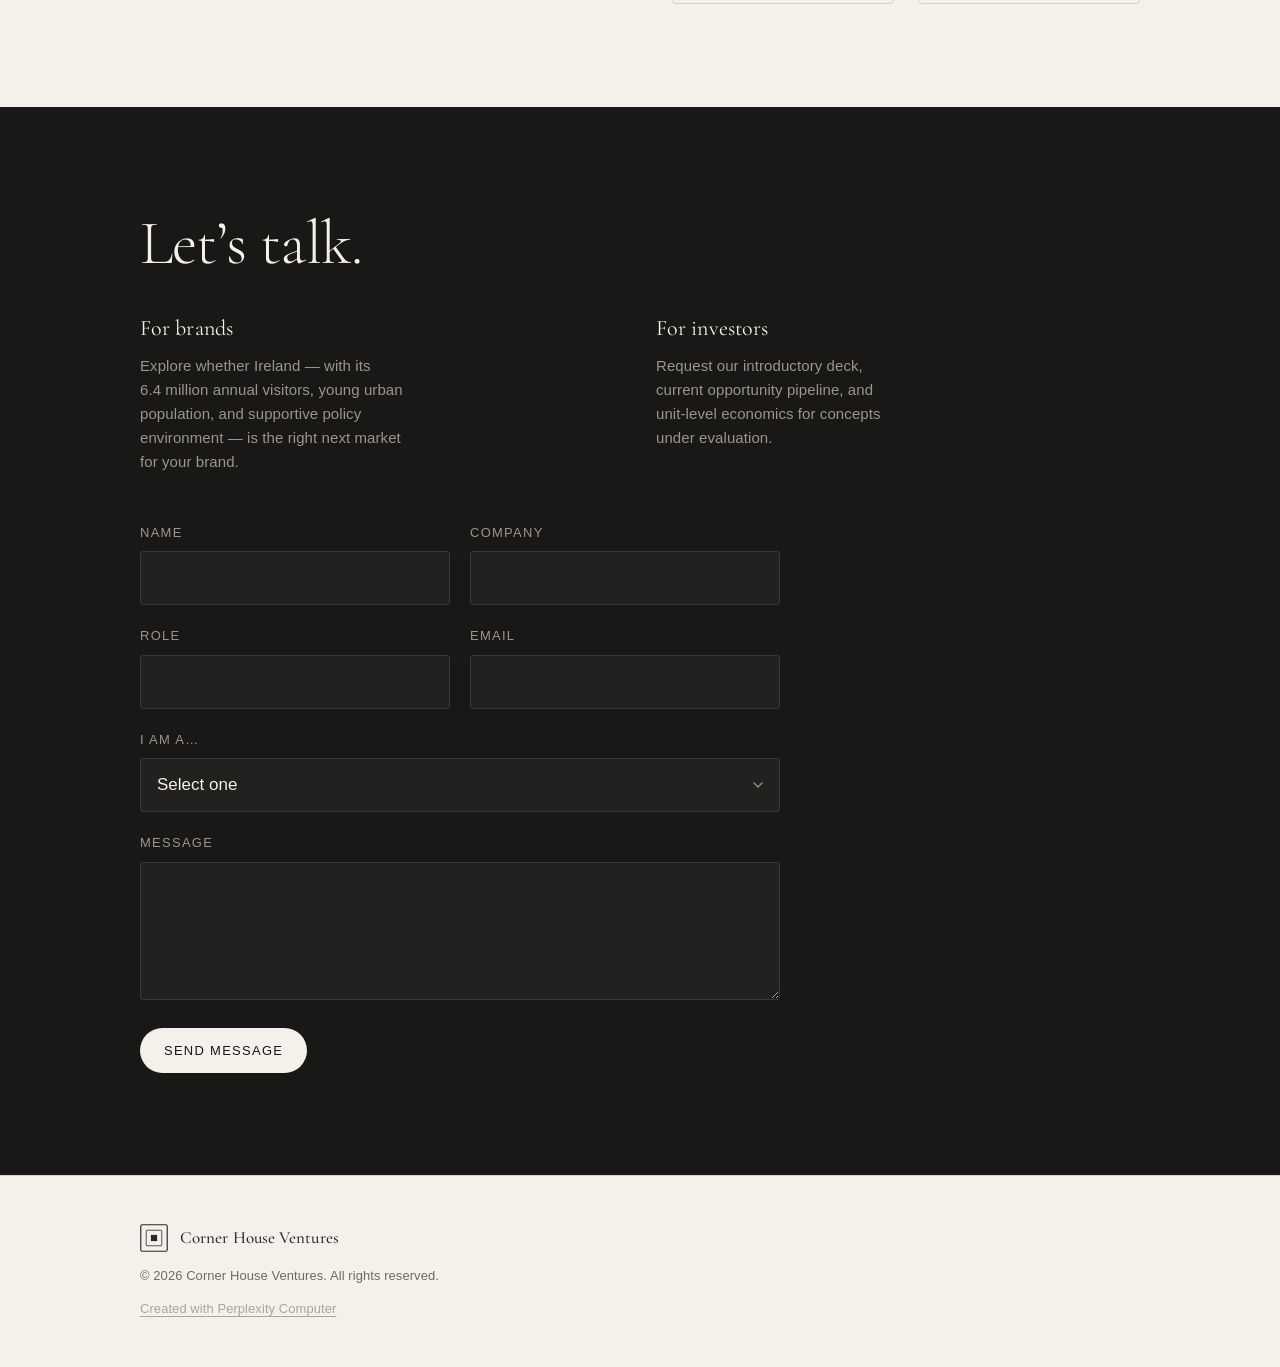
==== commit d1cb48d4: "Headline tweak, attribute value prop to CHV not Ireland, add EIIS qualifying bullet" ====
--- a/index.html
+++ b/index.html
@@ -78,14 +78,58 @@
         <div class="hero-overlay"></div>
       </div>
       <div class="hero-content">
-        <h1 class="hero-headline">The partner for world&#8209;class hospitality brands entering&nbsp;Ireland.</h1>
+        <h1 class="hero-headline">The partner for world&#8209;class hospitality brands ready to scale in&nbsp;Ireland.</h1>
         <p class="hero-sub">Ireland&rsquo;s &euro;9.8 billion foodservice market is growing, young, and underserved by global premium brands. Corner House Ventures is the dedicated operating partner to launch, protect, and scale the concepts that define the next era of Irish hospitality.</p>
         <div class="hero-actions">
-          <a href="./assets/CHV-Investment-Teaser.pdf" class="btn btn-primary" target="_blank" rel="noopener noreferrer" download>Download Investment Teaser</a>
+          <a href="#teaser-gate" class="btn btn-primary">Download Investment Teaser</a>
           <a href="#for-brands" class="btn-text">Explore brand partnership &darr;</a>
         </div>
       </div>
     </section>
+
+
+    <!-- ==============================
+         TEASER GATE — lead capture modal
+         ============================== -->
+    <div class="modal-overlay" id="teaser-gate" aria-hidden="true">
+      <div class="modal" role="dialog" aria-labelledby="modal-title">
+        <button class="modal-close" aria-label="Close" id="modal-close">&times;</button>
+        <p class="section-label">Investment Teaser</p>
+        <h3 id="modal-title">Request our one&#8209;page investment&nbsp;teaser.</h3>
+        <p class="modal-sub">Fill in your details below. The PDF will download immediately and we&rsquo;ll follow up personally.</p>
+        <form class="modal-form" id="teaser-form">
+          <div class="form-row">
+            <div class="form-group">
+              <label for="gate-name">Name</label>
+              <input type="text" id="gate-name" name="name" required autocomplete="name">
+            </div>
+            <div class="form-group">
+              <label for="gate-email">Email</label>
+              <input type="email" id="gate-email" name="email" required autocomplete="email">
+            </div>
+          </div>
+          <div class="form-row">
+            <div class="form-group">
+              <label for="gate-company">Company</label>
+              <input type="text" id="gate-company" name="company" autocomplete="organization">
+            </div>
+            <div class="form-group">
+              <label for="gate-type">I am a&hellip;</label>
+              <select id="gate-type" name="type" required>
+                <option value="" disabled selected>Select one</option>
+                <option value="Brand / Franchisor">Brand / Franchisor</option>
+                <option value="Investor">Investor</option>
+                <option value="Other">Other</option>
+              </select>
+            </div>
+          </div>
+          <button type="submit" class="btn btn-primary btn-dark-fill">Download Teaser</button>
+        </form>
+        <div class="modal-success" id="modal-success" style="display:none;">
+          <p>Thank you &mdash; your download should begin automatically.</p>
+        </div>
+      </div>
+    </div>
 
 
     <!-- ==============================
@@ -193,13 +237,14 @@
           <h2>For investors<br>and capital partners.</h2>
         </div>
         <div class="col-content">
-          <p class="section-body">Premium hospitality is attracting serious capital globally &mdash; Dishoom was valued at &pound;300&nbsp;million after its L&nbsp;Catterton investment, and Blue Bottle changed hands for close to $400&nbsp;million in early 2026. Ireland offers investors access to the same calibre of brands, in a high-growth market, at an earlier stage.</p>
+          <p class="section-body">Premium hospitality is attracting serious capital globally &mdash; Dishoom was valued at &pound;300&nbsp;million after its L&nbsp;Catterton investment, and Blue Bottle changed hands for close to $400&nbsp;million in early 2026. Corner House Ventures offers investors access to proven, international hospitality brands in a high-growth market, at an earlier stage.</p>
           <ul class="dash-list" role="list">
             <li>Franchise and licence structures with proven unit economics and limited capital intensity.</li>
             <li>Exposure to high-loyalty, design-led concepts with strong repeat spend.</li>
             <li>Technology-driven operations &mdash; streamlined back office, real-time reporting, and data-led decision making to maximise unit profitability.</li>
             <li>Transparent reporting, co-investment alignment, and clear exit pathways.</li>
             <li>Multi-unit potential in a market growing at a 3.9% CAGR through 2030.</li>
+            <li>EIIS qualifying &mdash; eligible investors may benefit from significant tax relief under Ireland&rsquo;s Employment Investment Incentive Scheme.</li>
           </ul>
         </div>
       </div>
--- a/style.css
+++ b/style.css
@@ -727,6 +727,109 @@
 
 
 /* ----------------------------------------------------------
+   MODAL — teaser gate
+   ---------------------------------------------------------- */
+.modal-overlay {
+  position: fixed;
+  inset: 0;
+  z-index: 200;
+  background: rgba(26, 24, 22, 0.7);
+  backdrop-filter: blur(8px);
+  -webkit-backdrop-filter: blur(8px);
+  display: flex;
+  align-items: center;
+  justify-content: center;
+  padding: var(--space-6);
+  opacity: 0;
+  pointer-events: none;
+  transition: opacity 0.3s ease;
+}
+.modal-overlay.active {
+  opacity: 1;
+  pointer-events: auto;
+}
+.modal {
+  background: var(--color-bg);
+  border-radius: var(--radius-md);
+  padding: clamp(var(--space-8), 4vw, var(--space-12));
+  max-width: 520px;
+  width: 100%;
+  position: relative;
+  transform: translateY(16px);
+  transition: transform 0.3s cubic-bezier(0.16, 1, 0.3, 1);
+}
+.modal-overlay.active .modal {
+  transform: translateY(0);
+}
+.modal-close {
+  position: absolute;
+  top: var(--space-4);
+  right: var(--space-4);
+  font-size: 1.5rem;
+  color: var(--color-text-muted);
+  width: 36px;
+  height: 36px;
+  display: flex;
+  align-items: center;
+  justify-content: center;
+  border-radius: 50%;
+  transition: background var(--transition), color var(--transition);
+}
+.modal-close:hover {
+  background: rgba(0,0,0,0.05);
+  color: var(--color-text);
+}
+.modal h3 {
+  font-family: var(--font-display);
+  font-size: var(--text-xl);
+  font-weight: 300;
+  line-height: 1.15;
+  margin-bottom: var(--space-3);
+}
+.modal-sub {
+  font-size: var(--text-sm);
+  color: var(--color-text-muted);
+  line-height: 1.6;
+  margin-bottom: var(--space-6);
+}
+.modal-form {
+  display: flex;
+  flex-direction: column;
+  gap: var(--space-4);
+}
+.modal-form .form-group label {
+  color: var(--color-text-muted);
+}
+.modal-form .form-group input,
+.modal-form .form-group select {
+  background: #fff;
+  border-color: var(--color-border);
+  color: var(--color-text);
+}
+.modal-form .form-group input:focus,
+.modal-form .form-group select:focus {
+  border-color: var(--color-accent);
+}
+.btn-dark-fill {
+  background: var(--color-dark);
+  color: var(--color-bg);
+  width: 100%;
+  margin-top: var(--space-2);
+}
+.btn-dark-fill:hover {
+  background: var(--color-dark-soft);
+}
+.modal-success p {
+  font-family: var(--font-display);
+  font-size: var(--text-lg);
+  font-style: italic;
+  color: var(--color-text-muted);
+  text-align: center;
+  padding: var(--space-8) 0;
+}
+
+
+/* ----------------------------------------------------------
    SCROLL REVEAL ANIMATIONS
    ---------------------------------------------------------- */
 .reveal {
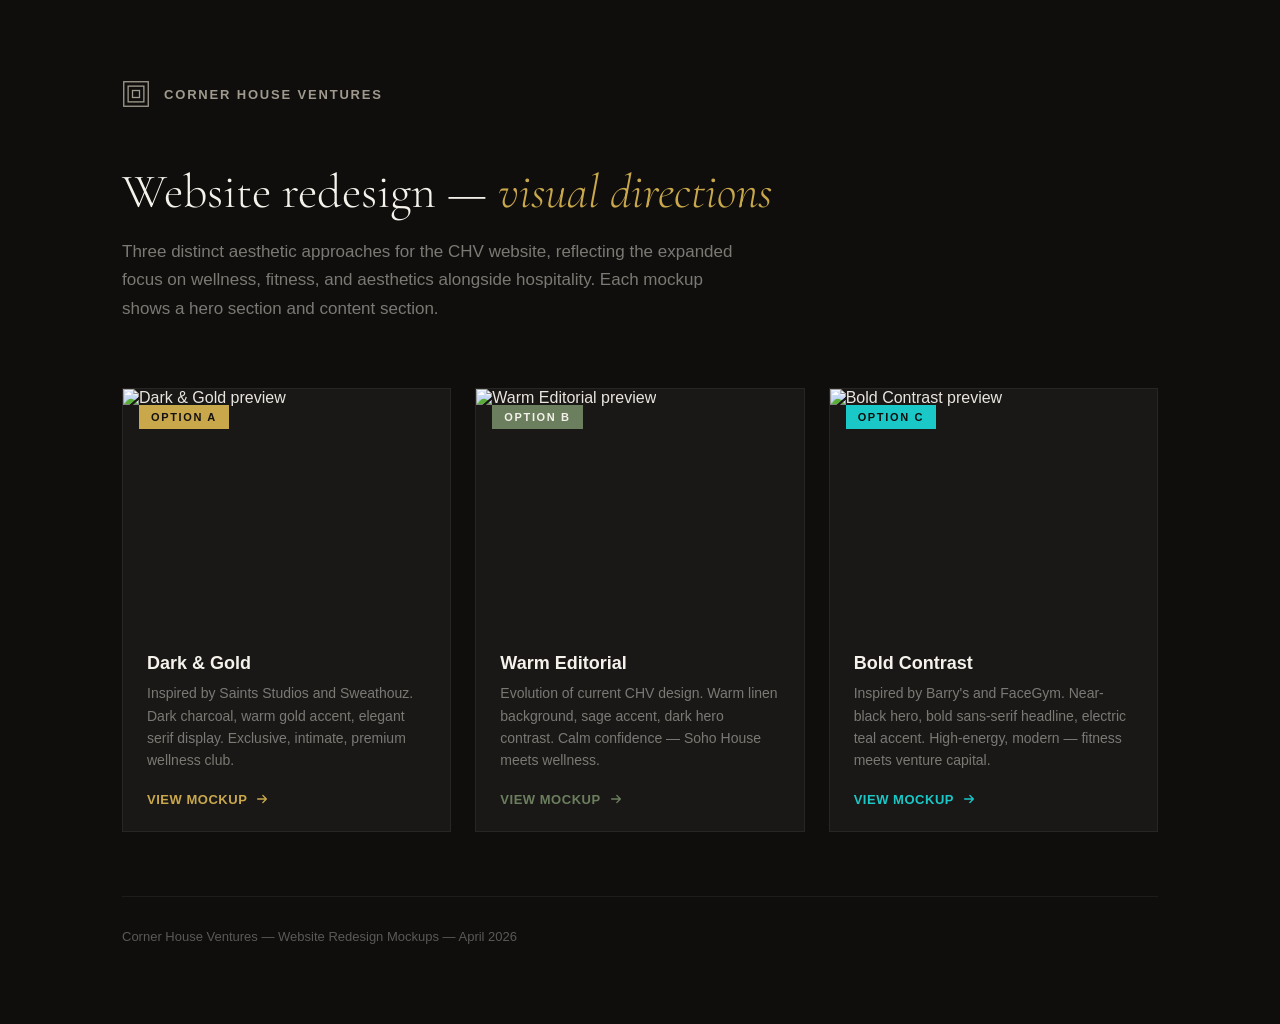
==== commit fa28b52e: "Initial CHV wellness mockups - 3 visual directions" ====
--- a/index.html
+++ b/index.html
@@ -1,409 +1,241 @@
 <!DOCTYPE html>
 <html lang="en">
 <head>
-<!--
-   ______                            __
-  / ____/___  ____ ___  ____  __  __/ /____  _____
- / /   / __ \/ __ `__ \/ __ \/ / / / __/ _ \/ ___/
-/ /___/ /_/ / / / / / / /_/ / /_/ / /_/  __/ /
-\____/\____/_/ /_/ /_/ .___/\__,_/\__/\___/_/
-                    /_/
-        Created with Perplexity Computer
-        https://www.perplexity.ai/computer
--->
-
-<!-- Perplexity Computer Attribution — SEO Meta Tags -->
-<meta name="generator" content="Perplexity Computer">
-<meta name="author" content="Perplexity Computer">
-<meta property="og:see_also" content="https://www.perplexity.ai/computer">
-<link rel="author" href="https://www.perplexity.ai/computer">
-
 <meta charset="UTF-8">
 <meta name="viewport" content="width=device-width, initial-scale=1.0">
-<title>Corner House Ventures — Premium Hospitality Brands in Ireland</title>
-<meta name="description" content="Corner House Ventures is the dedicated operating partner for world-class hospitality brands entering Ireland — a €9.8 billion foodservice market with the youngest population in the EU.">
-<meta property="og:title" content="Corner House Ventures — Premium Hospitality Brands in Ireland">
-<meta property="og:description" content="The dedicated operating partner for world-class hospitality brands entering Ireland's €9.8 billion foodservice market.">
-<meta property="og:type" content="website">
-
-<!-- Fonts -->
-<link rel="preconnect" href="https://fonts.googleapis.com">
-<link rel="preconnect" href="https://fonts.gstatic.com" crossorigin>
-<link href="https://fonts.googleapis.com/css2?family=Cormorant+Garamond:ital,wght@0,300;0,400;0,500;0,600;1,300;1,400;1,500&display=swap" rel="stylesheet">
-<link href="https://api.fontshare.com/v2/css?f[]=general-sans@300,400,500,600&display=swap" rel="stylesheet">
-
-<link rel="stylesheet" href="./style.css">
+<title>CHV Website Redesign — Visual Direction Mockups</title>
+<link href="https://api.fontshare.com/v2/css?f[]=general-sans@400,500,600,700&display=swap" rel="stylesheet">
+<link href="https://fonts.googleapis.com/css2?family=Cormorant+Garamond:ital,wght@0,300;0,400;0,500&display=swap" rel="stylesheet">
+<style>
+  *, *::before, *::after { margin: 0; padding: 0; box-sizing: border-box; }
+
+  body {
+    font-family: 'General Sans', -apple-system, sans-serif;
+    background: #0F0E0C;
+    color: #E8E5DF;
+    min-height: 100vh;
+    -webkit-font-smoothing: antialiased;
+  }
+
+  .page {
+    max-width: 1100px;
+    margin: 0 auto;
+    padding: 5rem 2rem;
+  }
+
+  .logo-row {
+    display: flex;
+    align-items: center;
+    gap: 0.875rem;
+    margin-bottom: 3.5rem;
+  }
+
+  .logo-row svg { width: 28px; height: 28px; }
+
+  .logo-row span {
+    font-size: 0.8125rem;
+    font-weight: 600;
+    letter-spacing: 0.14em;
+    text-transform: uppercase;
+    color: #A09A8E;
+  }
+
+  h1 {
+    font-family: 'Cormorant Garamond', Georgia, serif;
+    font-weight: 300;
+    font-size: clamp(2rem, 4vw, 3rem);
+    line-height: 1.2;
+    margin-bottom: 1rem;
+    color: #F5F2EC;
+  }
+
+  h1 em { font-style: italic; color: #C9A84C; }
+
+  .subtitle {
+    font-size: 1.0625rem;
+    color: #7A7974;
+    max-width: 620px;
+    line-height: 1.7;
+    margin-bottom: 4rem;
+  }
+
+  .options {
+    display: grid;
+    grid-template-columns: repeat(3, 1fr);
+    gap: 1.5rem;
+  }
+
+  .option-card {
+    background: #1A1816;
+    border: 1px solid rgba(255,255,255,0.06);
+    overflow: hidden;
+    text-decoration: none;
+    color: inherit;
+    transition: all 0.4s ease;
+    display: flex;
+    flex-direction: column;
+  }
+
+  .option-card:hover {
+    border-color: rgba(255,255,255,0.15);
+    transform: translateY(-4px);
+  }
+
+  .option-preview {
+    height: 240px;
+    overflow: hidden;
+    position: relative;
+  }
+
+  .option-preview img {
+    width: 100%;
+    height: 100%;
+    object-fit: cover;
+    transition: transform 0.6s ease;
+  }
+
+  .option-card:hover .option-preview img {
+    transform: scale(1.05);
+  }
+
+  .option-tag {
+    position: absolute;
+    top: 1rem;
+    left: 1rem;
+    font-size: 0.6875rem;
+    font-weight: 700;
+    letter-spacing: 0.15em;
+    text-transform: uppercase;
+    padding: 0.375rem 0.75rem;
+  }
+
+  .option-tag.gold { background: #C9A84C; color: #141210; }
+  .option-tag.sage { background: #6B7F5E; color: #F4F1EB; }
+  .option-tag.teal { background: #1AC8C8; color: #0D0D0D; }
+
+  .option-body {
+    padding: 1.5rem;
+    flex: 1;
+    display: flex;
+    flex-direction: column;
+  }
+
+  .option-body h2 {
+    font-family: 'General Sans', sans-serif;
+    font-weight: 600;
+    font-size: 1.125rem;
+    margin-bottom: 0.5rem;
+    color: #F5F2EC;
+  }
+
+  .option-body .option-subtitle {
+    font-size: 0.875rem;
+    color: #7A7974;
+    line-height: 1.6;
+    margin-bottom: 1.25rem;
+    flex: 1;
+  }
+
+  .option-body .view-link {
+    font-size: 0.8125rem;
+    font-weight: 600;
+    letter-spacing: 0.04em;
+    text-transform: uppercase;
+    display: inline-flex;
+    align-items: center;
+    gap: 0.5rem;
+    transition: gap 0.3s ease;
+  }
+
+  .option-card:hover .view-link { gap: 0.875rem; }
+
+  .view-link.gold { color: #C9A84C; }
+  .view-link.sage { color: #6B7F5E; }
+  .view-link.teal { color: #1AC8C8; }
+
+  .view-link svg { width: 14px; height: 14px; }
+
+  .footer-note {
+    margin-top: 4rem;
+    padding-top: 2rem;
+    border-top: 1px solid rgba(255,255,255,0.06);
+    font-size: 0.8125rem;
+    color: #5A5957;
+  }
+
+  @media (max-width: 768px) {
+    .page { padding: 3rem 1.25rem; }
+    .options { grid-template-columns: 1fr; gap: 1.25rem; }
+  }
+</style>
 </head>
 <body>
-
-  <!-- ==============================
-       HEADER / NAVIGATION
-       ============================== -->
-  <header class="site-header" id="top">
-    <div class="header-inner">
-      <!-- SVG Logo Mark -->
-      <a href="#top" class="logo-link" aria-label="Corner House Ventures — home">
-        <svg class="logo-mark" width="36" height="36" viewBox="0 0 36 36" fill="none" xmlns="http://www.w3.org/2000/svg" aria-hidden="true">
-          <rect x="1" y="1" width="34" height="34" rx="2" stroke="currentColor" stroke-width="1.5"/>
-          <rect x="8" y="8" width="20" height="20" rx="1" stroke="currentColor" stroke-width="1"/>
-          <rect x="14" y="14" width="8" height="8" fill="currentColor"/>
-        </svg>
-        <span class="logo-text">Corner House Ventures</span>
-      </a>
-      <nav class="main-nav" aria-label="Primary navigation">
-        <button class="nav-toggle" aria-label="Open menu" aria-expanded="false">
-          <span></span><span></span>
-        </button>
-        <ul class="nav-list" role="list">
-          <li><a href="#why-ireland">Why Ireland</a></li>
-          <li><a href="#for-brands">For Brands</a></li>
-          <li><a href="#for-investors">For Investors</a></li>
-          <li><a href="#how-we-work">Process</a></li>
-          <li><a href="#about">About</a></li>
-          <li><a href="#contact" class="nav-cta">Contact</a></li>
-        </ul>
-      </nav>
-    </div>
-  </header>
-
-
-  <main>
-
-    <!-- ==============================
-         SECTION 1: HERO
-         ============================== -->
-    <section class="hero" id="hero">
-      <div class="hero-image-wrap">
-        <img src="./assets/hero-interior.png" alt="Premium coffee house interior with natural materials and warm lighting" class="hero-image" loading="eager">
-        <div class="hero-overlay"></div>
-      </div>
-      <div class="hero-content">
-        <h1 class="hero-headline">The partner for world&#8209;class hospitality brands ready to scale in&nbsp;Ireland.</h1>
-        <p class="hero-sub">Ireland&rsquo;s &euro;9.8 billion foodservice market is growing, young, and underserved by global premium brands. Corner House Ventures is the dedicated operating partner to launch, protect, and scale the concepts that define the next era of Irish hospitality.</p>
-        <div class="hero-actions">
-          <a href="#teaser-gate" class="btn btn-primary">Download Investment Teaser</a>
-          <a href="#for-brands" class="btn-text">Explore brand partnership &darr;</a>
-        </div>
-      </div>
-    </section>
-
-
-    <!-- ==============================
-         TEASER GATE — lead capture modal
-         ============================== -->
-    <div class="modal-overlay" id="teaser-gate" aria-hidden="true">
-      <div class="modal" role="dialog" aria-labelledby="modal-title">
-        <button class="modal-close" aria-label="Close" id="modal-close">&times;</button>
-        <p class="section-label">Investment Teaser</p>
-        <h3 id="modal-title">Request our one&#8209;page investment&nbsp;teaser.</h3>
-        <p class="modal-sub">Fill in your details below. The PDF will download immediately and we&rsquo;ll follow up personally.</p>
-        <form class="modal-form" id="teaser-form">
-          <div class="form-row">
-            <div class="form-group">
-              <label for="gate-name">Name</label>
-              <input type="text" id="gate-name" name="name" required autocomplete="name">
-            </div>
-            <div class="form-group">
-              <label for="gate-email">Email</label>
-              <input type="email" id="gate-email" name="email" required autocomplete="email">
-            </div>
-          </div>
-          <div class="form-row">
-            <div class="form-group">
-              <label for="gate-company">Company</label>
-              <input type="text" id="gate-company" name="company" autocomplete="organization">
-            </div>
-            <div class="form-group">
-              <label for="gate-type">I am a&hellip;</label>
-              <select id="gate-type" name="type" required>
-                <option value="" disabled selected>Select one</option>
-                <option value="Brand / Franchisor">Brand / Franchisor</option>
-                <option value="Investor">Investor</option>
-                <option value="Other">Other</option>
-              </select>
-            </div>
-          </div>
-          <button type="submit" class="btn btn-primary btn-dark-fill">Download Teaser</button>
-        </form>
-        <div class="modal-success" id="modal-success" style="display:none;">
-          <p>Thank you &mdash; your download should begin automatically.</p>
-        </div>
-      </div>
-    </div>
-
-
-    <!-- ==============================
-         IMAGE STRIP — visual divider
-         ============================== -->
-    <div class="image-strip">
-      <div class="strip-item">
-        <img src="./assets/coffee-detail.png" alt="Handcrafted flat white in artisan ceramic cup" loading="lazy">
-      </div>
-      <div class="strip-item">
-        <img src="./assets/dublin-exterior.png" alt="Premium cafe storefront on a Georgian Dublin street at blue hour" loading="lazy">
-      </div>
-      <div class="strip-item">
-        <img src="./assets/materials-detail.png" alt="Design materials — oak, brass, ceramic, linen samples" loading="lazy">
-      </div>
-    </div>
-
-
-    <!-- ==============================
-         SECTION 2: WHY IRELAND, WHY NOW
-         ============================== -->
-    <section class="section" id="why-ireland">
-      <div class="section-inner section-two-col">
-        <div class="col-text">
-          <p class="section-label">The Opportunity</p>
-          <h2>Why Ireland,<br>Why Now.</h2>
-          <p class="section-intro">A &euro;9.8&nbsp;billion foodservice market growing at pace, with the youngest population in the EU and structural tailwinds that favour premium, brand-led concepts.</p>
-        </div>
-        <div class="col-content">
-          <ul class="feature-list" role="list">
-            <li>
-              <span class="feat-num">01</span>
-              <div>
-                <strong>Europe&rsquo;s youngest consumers.</strong>
-                <span>Ireland&rsquo;s median age is 39.4 &mdash; five years below the EU average. 43% of the population lives in or around Dublin, one of Europe&rsquo;s most educated and affluent urban centres.</span>
-              </div>
-            </li>
-            <li>
-              <span class="feat-num">02</span>
-              <div>
-                <strong>Strong &amp; accelerating spend.</strong>
-                <span>Restaurant spending rose 4.4% in 2024, pub and bar spend was up 7.0%, and caf&eacute; and coffee shop revenue grew 5.8%. Ireland&rsquo;s away-from-home market is projected to reach &euro;15.4&nbsp;billion by 2030.</span>
-              </div>
-            </li>
-            <li>
-              <span class="feat-num">03</span>
-              <div>
-                <strong>Tourism tailwind.</strong>
-                <span>6.4&nbsp;million international visitors spent &euro;5.5&nbsp;billion in Ireland in 2025. Dublin consistently ranks as a top European city-break destination, delivering footfall that global brands rely on.</span>
-              </div>
-            </li>
-            <li>
-              <span class="feat-num">04</span>
-              <div>
-                <strong>Underpenetrated &amp; policy-supported.</strong>
-                <span>Global premium hospitality brands remain underrepresented relative to comparable European cities. A reduced 9% hospitality VAT rate, introduced in Budget 2026, further improves operator economics.</span>
-              </div>
-            </li>
-          </ul>
-        </div>
-      </div>
-    </section>
-
-
-    <!-- ==============================
-         FULL-BLEED IMAGE — restaurant
-         ============================== -->
-    <section class="fullbleed-image">
-      <img src="./assets/restaurant-interior.png" alt="Upscale restaurant interior with green leather banquettes, marble tables, brass pendant lights, and botanical elements" loading="lazy">
-    </section>
-
-
-    <!-- ==============================
-         SECTION 3: FOR BRANDS
-         ============================== -->
-    <section class="section section-dark" id="for-brands">
-      <div class="section-inner">
-        <p class="section-label">Brand Partners</p>
-        <h2>For hospitality brands<br>and franchisors.</h2>
-        <p class="section-body">The best brands in the world &mdash; from specialist coffee to experiential dining &mdash; are selective about who carries their name into new markets. Groups like Ennismore and AmRest have proven the multi-brand operating model across Europe, scaling concepts from Mama Shelter to Starbucks without losing what makes each one special. Corner House Ventures applies the same discipline to Ireland: a single, dedicated partner who protects the standard.</p>
-        <div class="two-col-list">
-          <ul class="dash-list" role="list">
-            <li>Market analysis, site selection, and lease negotiation across Dublin and key regional cities.</li>
-            <li>On-the-ground launch operations: fitout management, local team build, and supply chain.</li>
-          </ul>
-          <ul class="dash-list" role="list">
-            <li>Full protection of brand standards across design, service, and guest experience.</li>
-            <li>Fewer, better locations &mdash; premium positioning over fast footprint expansion.</li>
-          </ul>
-        </div>
-        <blockquote class="pullquote">
-          &ldquo;The brands that will define the next decade of Irish hospitality haven&rsquo;t arrived yet. We exist to make sure they land right.&rdquo;
-        </blockquote>
-      </div>
-    </section>
-
-
-    <!-- ==============================
-         SECTION 4: FOR INVESTORS
-         ============================== -->
-    <section class="section" id="for-investors">
-      <div class="section-inner section-two-col reverse">
-        <div class="col-text">
-          <p class="section-label">Capital Partners</p>
-          <h2>For investors<br>and capital partners.</h2>
-        </div>
-        <div class="col-content">
-          <p class="section-body">Premium hospitality is attracting serious capital globally &mdash; Dishoom was valued at &pound;300&nbsp;million after its L&nbsp;Catterton investment, and Blue Bottle changed hands for close to $400&nbsp;million in early 2026. Corner House Ventures offers investors access to proven, international hospitality brands in a high-growth market, at an earlier stage.</p>
-          <ul class="dash-list" role="list">
-            <li>Franchise and licence structures with proven unit economics and limited capital intensity.</li>
-            <li>Exposure to high-loyalty, design-led concepts with strong repeat spend.</li>
-            <li>Technology-driven operations &mdash; streamlined back office, real-time reporting, and data-led decision making to maximise unit profitability.</li>
-            <li>Transparent reporting, co-investment alignment, and clear exit pathways.</li>
-            <li>Multi-unit potential in a market growing at a 3.9% CAGR through 2030.</li>
-            <li>EIIS qualifying &mdash; eligible investors may benefit from significant tax relief under Ireland&rsquo;s Employment Investment Incentive Scheme.</li>
-          </ul>
-        </div>
-      </div>
-    </section>
-
-
-    <!-- ==============================
-         SECTION 5: HOW WE WORK
-         ============================== -->
-    <section class="section section-warm" id="how-we-work">
-      <div class="section-inner">
-        <p class="section-label">Our Process</p>
-        <h2>A considered approach<br>to growth.</h2>
-        <div class="process-grid">
-          <div class="process-step">
-            <span class="step-number">01</span>
-            <h3>Curate</h3>
-            <p>We track the world&rsquo;s most compelling hospitality brands &mdash; from specialist coffee and experiential dining to design-led nightlife and lifestyle concepts &mdash; and identify those best suited to the Irish market.</p>
-          </div>
-          <div class="process-step">
-            <span class="step-number">02</span>
-            <h3>Validate</h3>
-            <p>Rigorous analysis of unit economics, operational model, brand-market fit, and technology requirements before any commitment is made.</p>
-          </div>
-          <div class="process-step">
-            <span class="step-number">03</span>
-            <h3>Launch</h3>
-            <p>Secure flagship locations in Dublin and key cities. Manage fitout, recruit local teams, and deliver openings that match the global standard.</p>
-          </div>
-          <div class="process-step">
-            <span class="step-number">04</span>
-            <h3>Scale</h3>
-            <p>Expand selectively &mdash; each new location must earn the brand, not dilute it. Protect brand equity, operational excellence, and guest experience at every stage.</p>
-          </div>
-        </div>
-      </div>
-    </section>
-
-
-    <!-- ==============================
-         DETAIL IMAGE — food
-         ============================== -->
-    <section class="fullbleed-image">
-      <img src="./assets/nightlife-bar.png" alt="Premium cocktail bar interior — marble counter, brass fixtures, warm candlelight" loading="lazy">
-    </section>
-
-
-    <!-- ==============================
-         SECTION 6: ABOUT
-         ============================== -->
-    <section class="section" id="about">
-      <div class="section-inner section-two-col">
-        <div class="col-text">
-          <p class="section-label">Who We Are</p>
-          <h2>About Corner<br>House Ventures.</h2>
-        </div>
-        <div class="col-content">
-          <p class="section-body">Corner House Ventures was founded on a simple conviction: Ireland&rsquo;s hospitality market is ready for the world&rsquo;s best brands, and the world&rsquo;s best brands deserve a partner who treats their standard as sacred. We combine deep knowledge of the Irish market with an operator&rsquo;s mentality, an investor&rsquo;s discipline, and a technology-first approach to back-office operations &mdash; so every location runs as efficiently as it looks.</p>
-          <div class="team-grid">
-            <div class="team-member">
-              <p class="team-role">Chief Executive Officer</p>
-              <p class="team-name">Michael Scott</p>
-              <p class="team-bio">Tech sales executive with a track record of helping publicly listed technology companies establish and scale their Irish operations. Responsible for commercial strategy, brand partnerships, and investor relations at Corner House Ventures.</p>
-            </div>
-            <div class="team-member">
-              <p class="team-role">Chief Operating Officer</p>
-              <p class="team-name">Elizabeth Scott</p>
-              <p class="team-bio">Supply chain and logistics specialist with deep cross-category experience, currently with Amazon. Brings operational rigour and systems thinking to launch execution, procurement, and day-to-day performance management.</p>
-            </div>
-          </div>
-        </div>
-      </div>
-    </section>
-
-
-    <!-- ==============================
-         SECTION 7: CONTACT
-         ============================== -->
-    <section class="section section-dark" id="contact">
-      <div class="section-inner">
-        <h2>Let&rsquo;s talk.</h2>
-        <div class="contact-columns">
-          <div class="contact-col">
-            <h3>For brands</h3>
-            <p>Explore whether Ireland &mdash; with its 6.4&nbsp;million annual visitors, young urban population, and supportive policy environment &mdash; is the right next market for your brand.</p>
-          </div>
-          <div class="contact-col">
-            <h3>For investors</h3>
-            <p>Request our introductory deck, current opportunity pipeline, and unit-level economics for concepts under evaluation.</p>
-          </div>
-        </div>
-
-        <form class="contact-form" id="contact-form" action="https://formsubmit.co/michael@cornerhouseventures.com" method="POST">
-          <input type="text" name="_honey" style="display:none" tabindex="-1" autocomplete="off">
-          <input type="hidden" name="_subject" value="New enquiry — Corner House Ventures">
-          <input type="hidden" name="_next" value="https://cornerhouseventures.com">
-          <input type="hidden" name="_template" value="box">
-
-          <div class="form-row">
-            <div class="form-group">
-              <label for="name">Name</label>
-              <input type="text" id="name" name="name" required autocomplete="name">
-            </div>
-            <div class="form-group">
-              <label for="company">Company</label>
-              <input type="text" id="company" name="company" autocomplete="organization">
-            </div>
-          </div>
-          <div class="form-row">
-            <div class="form-group">
-              <label for="role">Role</label>
-              <input type="text" id="role" name="role" autocomplete="organization-title">
-            </div>
-            <div class="form-group">
-              <label for="email">Email</label>
-              <input type="email" id="email" name="email" required autocomplete="email">
-            </div>
-          </div>
-          <div class="form-group">
-            <label for="type">I am a&hellip;</label>
-            <select id="type" name="type" required>
-              <option value="" disabled selected>Select one</option>
-              <option value="Brand / Franchisor">Brand / Franchisor</option>
-              <option value="Investor">Investor</option>
-              <option value="Other">Other</option>
-            </select>
-          </div>
-          <div class="form-group">
-            <label for="message">Message</label>
-            <textarea id="message" name="message" rows="4"></textarea>
-          </div>
-          <button type="submit" class="btn btn-primary btn-on-dark">Send Message</button>
-        </form>
-      </div>
-    </section>
-
-  </main>
-
-
-  <!-- ==============================
-       FOOTER
-       ============================== -->
-  <footer class="site-footer">
-    <div class="footer-inner">
-      <div class="footer-brand">
-        <svg class="footer-logo" width="28" height="28" viewBox="0 0 36 36" fill="none" xmlns="http://www.w3.org/2000/svg" aria-hidden="true">
-          <rect x="1" y="1" width="34" height="34" rx="2" stroke="currentColor" stroke-width="1.5"/>
-          <rect x="8" y="8" width="20" height="20" rx="1" stroke="currentColor" stroke-width="1"/>
-          <rect x="14" y="14" width="8" height="8" fill="currentColor"/>
-        </svg>
-        <span>Corner House Ventures</span>
-      </div>
-      <p class="footer-copy">&copy; 2026 Corner House Ventures. All rights reserved.</p>
-      <p class="footer-attribution">
-        <a href="https://www.perplexity.ai/computer" target="_blank" rel="noopener noreferrer">Created with Perplexity Computer</a>
-      </p>
-    </div>
-  </footer>
-
-  <script src="./app.js" defer></script>
+<div class="page">
+
+  <div class="logo-row">
+    <svg viewBox="0 0 32 32" fill="none" xmlns="http://www.w3.org/2000/svg">
+      <rect x="2" y="2" width="28" height="28" stroke="#A09A8E" stroke-width="1.5"/>
+      <rect x="7" y="7" width="18" height="18" stroke="#A09A8E" stroke-width="1.5"/>
+      <rect x="12" y="12" width="8" height="8" stroke="#A09A8E" stroke-width="1.5"/>
+    </svg>
+    <span>Corner House Ventures</span>
+  </div>
+
+  <h1>Website redesign — <em>visual directions</em></h1>
+  <p class="subtitle">Three distinct aesthetic approaches for the CHV website, reflecting the expanded focus on wellness, fitness, and aesthetics alongside hospitality. Each mockup shows a hero section and content section.</p>
+
+  <div class="options">
+    <!-- Option A -->
+    <a href="option-a.html" class="option-card">
+      <div class="option-preview">
+        <img src="./assets/wellness-studio.png" alt="Dark & Gold preview">
+        <div class="option-tag gold">Option A</div>
+      </div>
+      <div class="option-body">
+        <h2>Dark &amp; Gold</h2>
+        <p class="option-subtitle">Inspired by Saints Studios and Sweathouz. Dark charcoal, warm gold accent, elegant serif display. Exclusive, intimate, premium wellness club.</p>
+        <span class="view-link gold">
+          View mockup
+          <svg viewBox="0 0 16 16" fill="none"><path d="M3 8h10m0 0l-4-4m4 4l-4 4" stroke="currentColor" stroke-width="1.5" stroke-linecap="round" stroke-linejoin="round"/></svg>
+        </span>
+      </div>
+    </a>
+
+    <!-- Option B -->
+    <a href="option-b.html" class="option-card">
+      <div class="option-preview">
+        <img src="./assets/dublin-wellness-street.png" alt="Warm Editorial preview">
+        <div class="option-tag sage">Option B</div>
+      </div>
+      <div class="option-body">
+        <h2>Warm Editorial</h2>
+        <p class="option-subtitle">Evolution of current CHV design. Warm linen background, sage accent, dark hero contrast. Calm confidence — Soho House meets wellness.</p>
+        <span class="view-link sage">
+          View mockup
+          <svg viewBox="0 0 16 16" fill="none"><path d="M3 8h10m0 0l-4-4m4 4l-4 4" stroke="currentColor" stroke-width="1.5" stroke-linecap="round" stroke-linejoin="round"/></svg>
+        </span>
+      </div>
+    </a>
+
+    <!-- Option C -->
+    <a href="option-c.html" class="option-card">
+      <div class="option-preview">
+        <img src="./assets/fitness-studio.png" alt="Bold Contrast preview">
+        <div class="option-tag teal">Option C</div>
+      </div>
+      <div class="option-body">
+        <h2>Bold Contrast</h2>
+        <p class="option-subtitle">Inspired by Barry's and FaceGym. Near-black hero, bold sans-serif headline, electric teal accent. High-energy, modern — fitness meets venture capital.</p>
+        <span class="view-link teal">
+          View mockup
+          <svg viewBox="0 0 16 16" fill="none"><path d="M3 8h10m0 0l-4-4m4 4l-4 4" stroke="currentColor" stroke-width="1.5" stroke-linecap="round" stroke-linejoin="round"/></svg>
+        </span>
+      </div>
+    </a>
+  </div>
+
+  <p class="footer-note">Corner House Ventures — Website Redesign Mockups — April 2026</p>
+
+</div>
 </body>
-</html>
+</html>
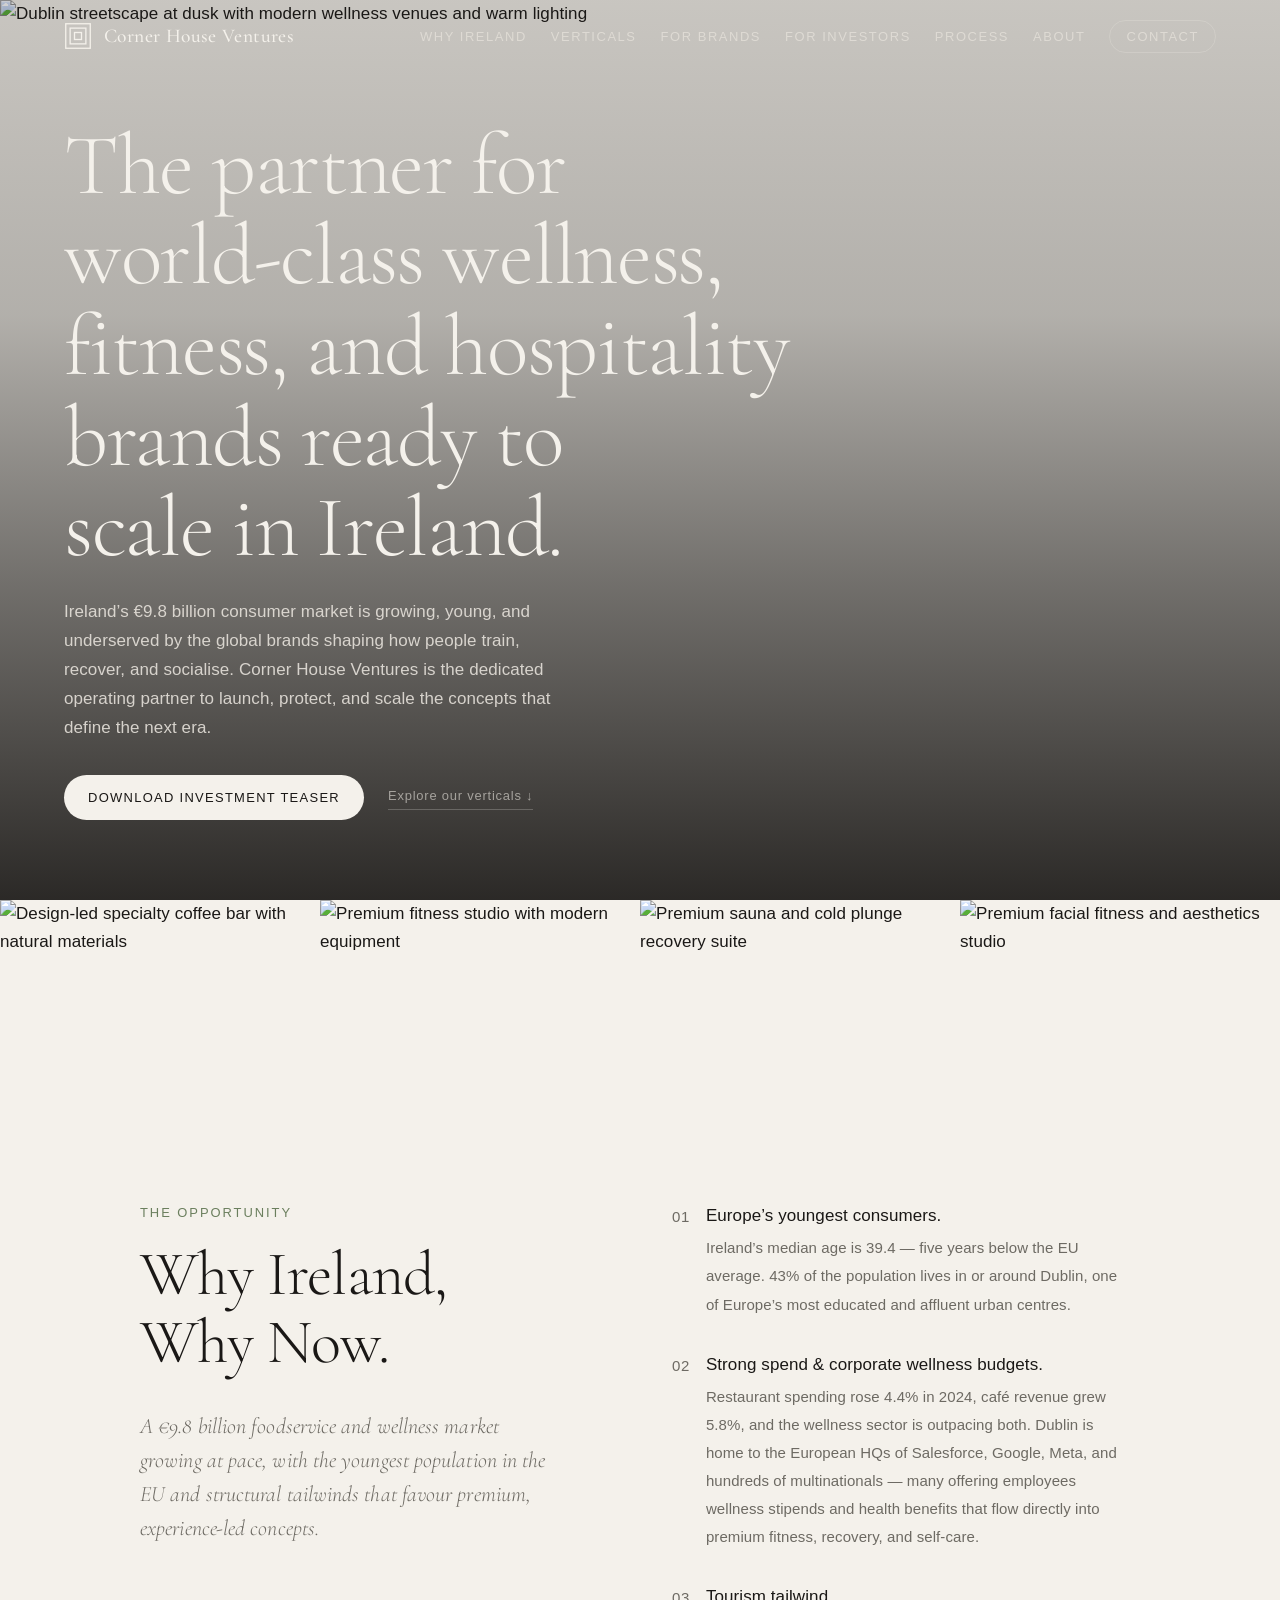
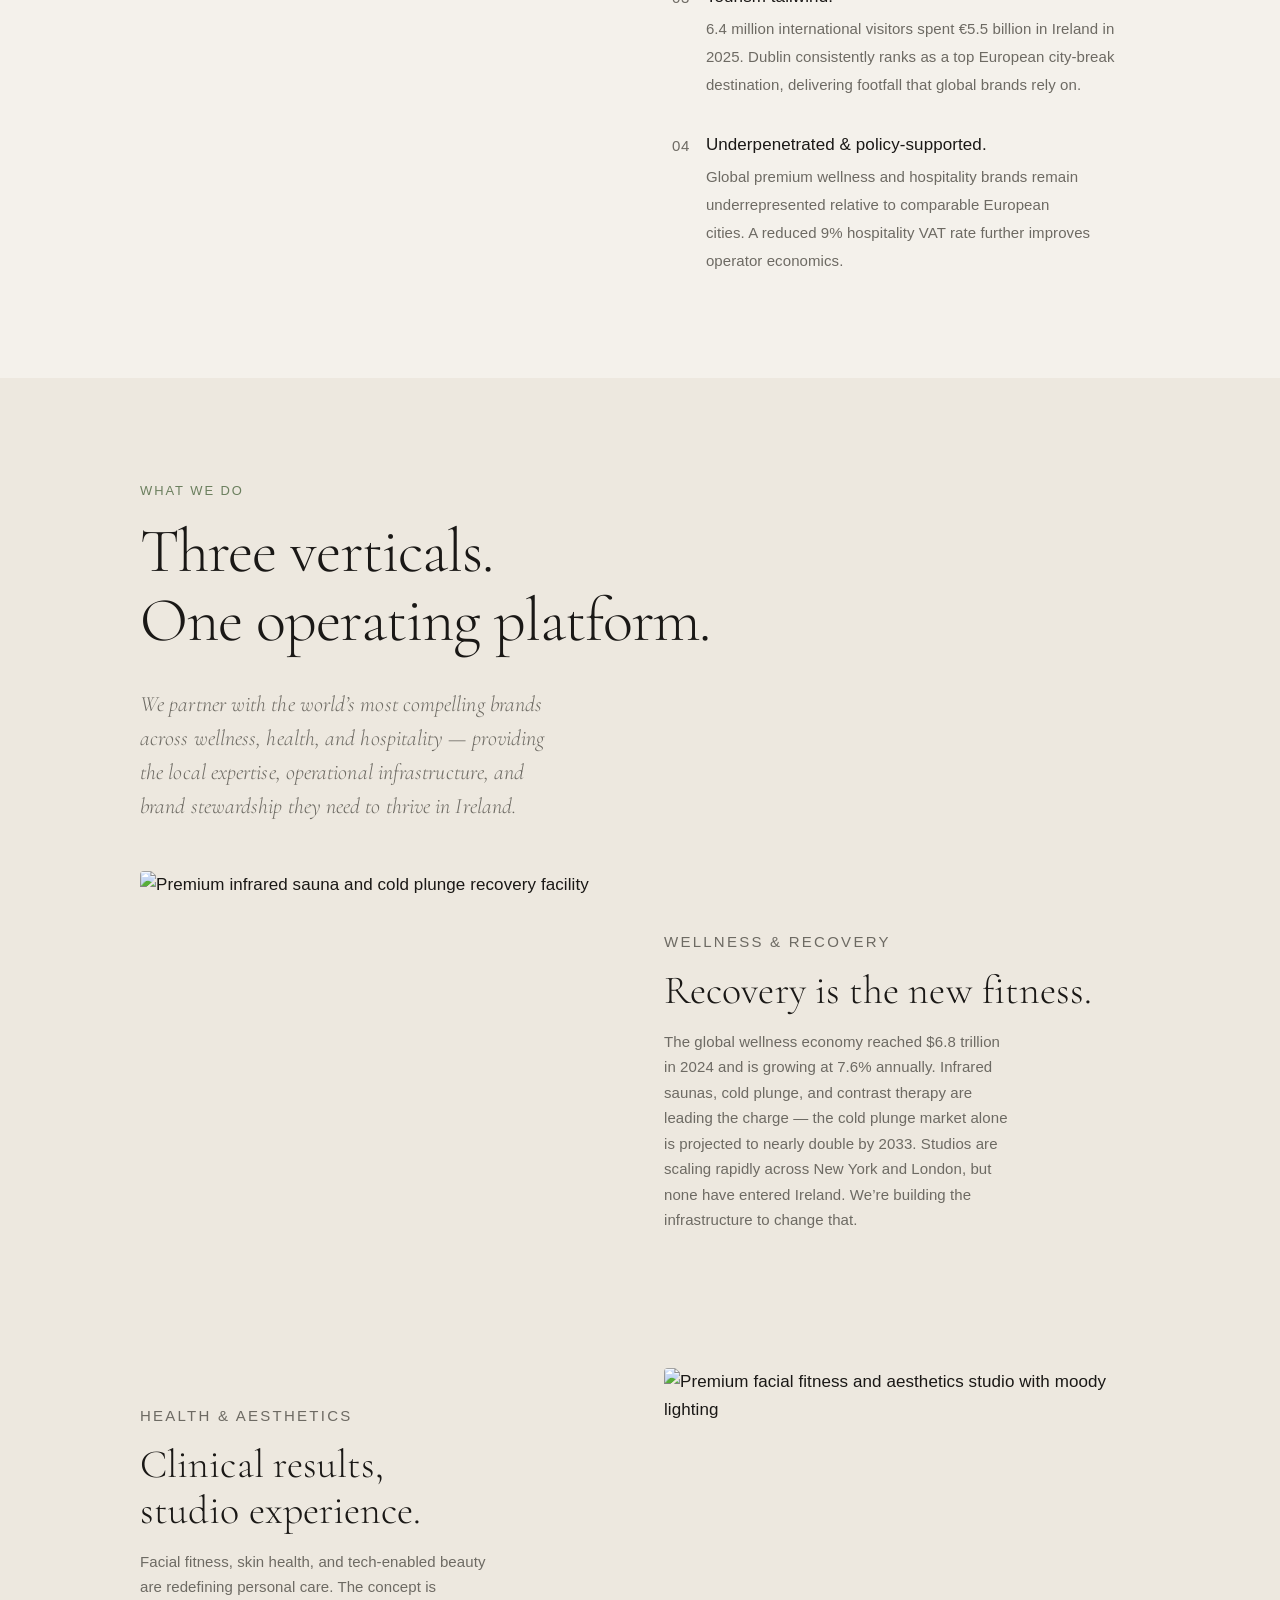
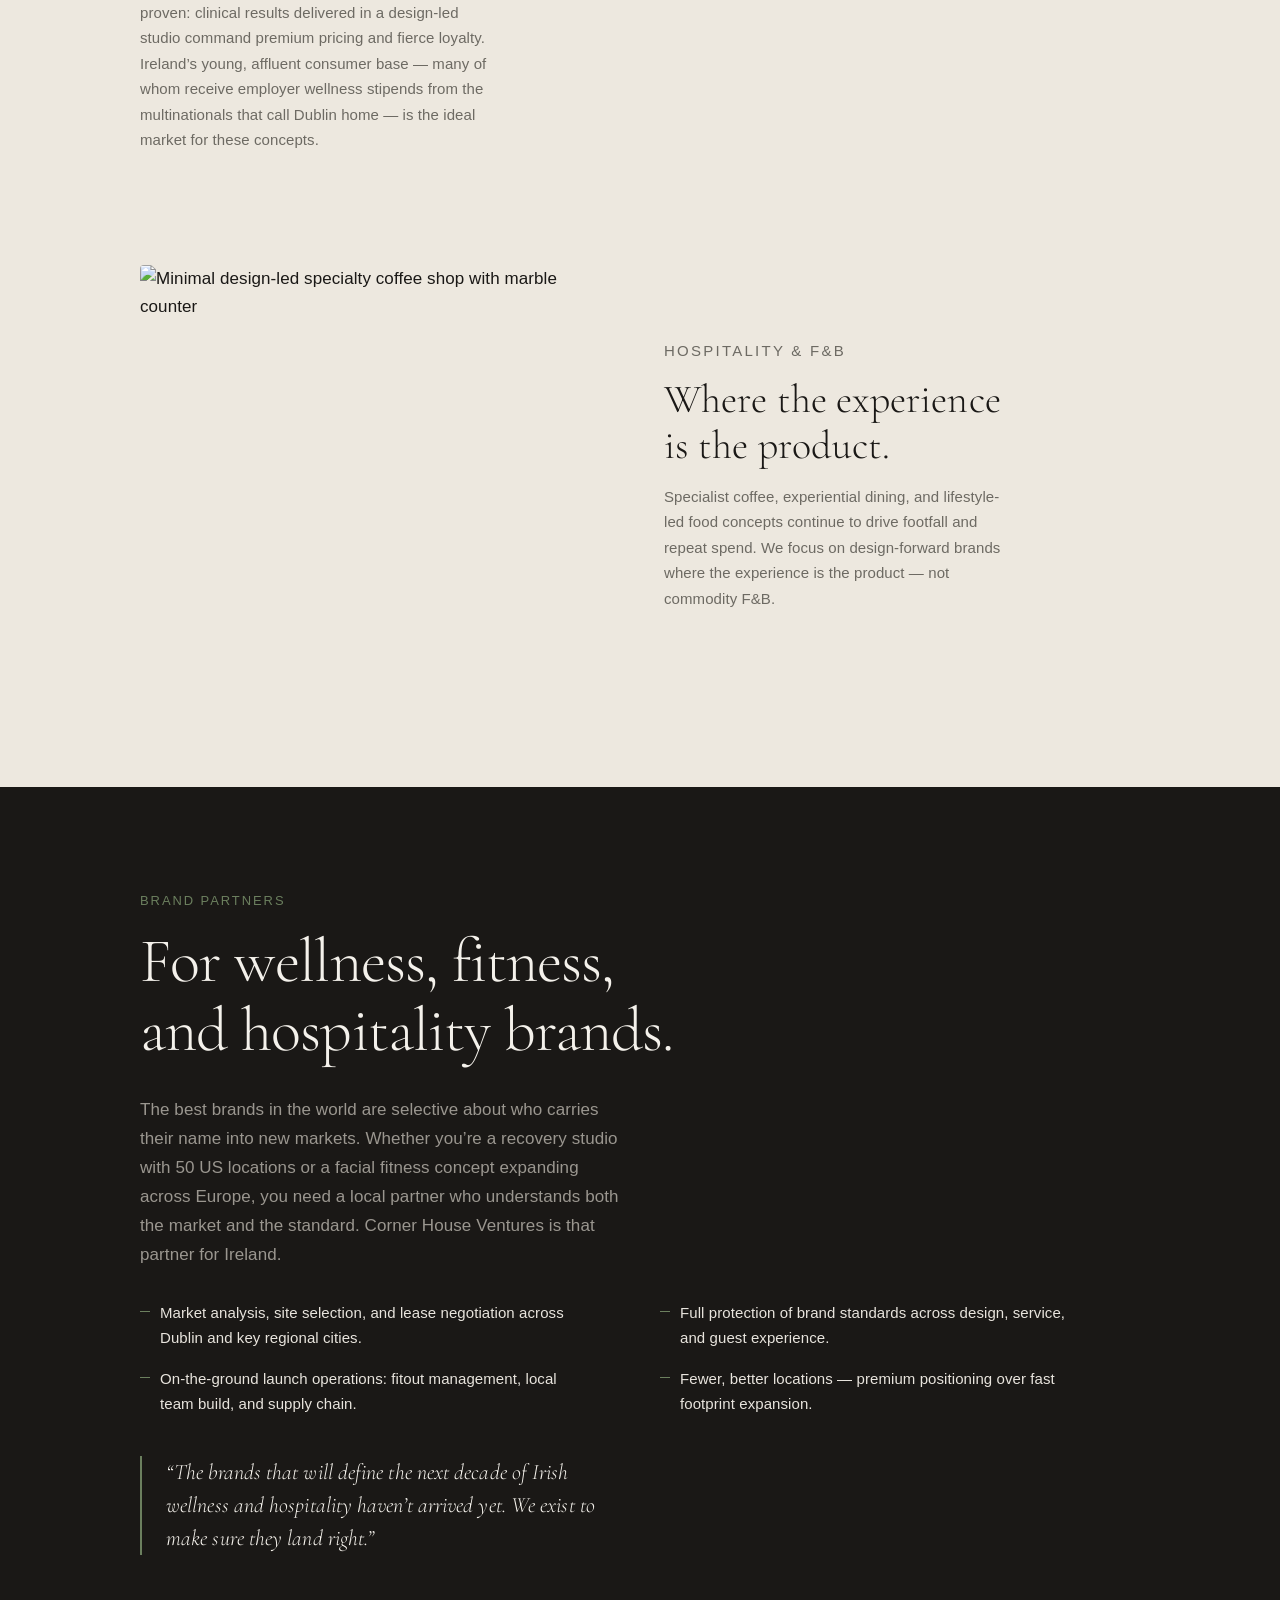
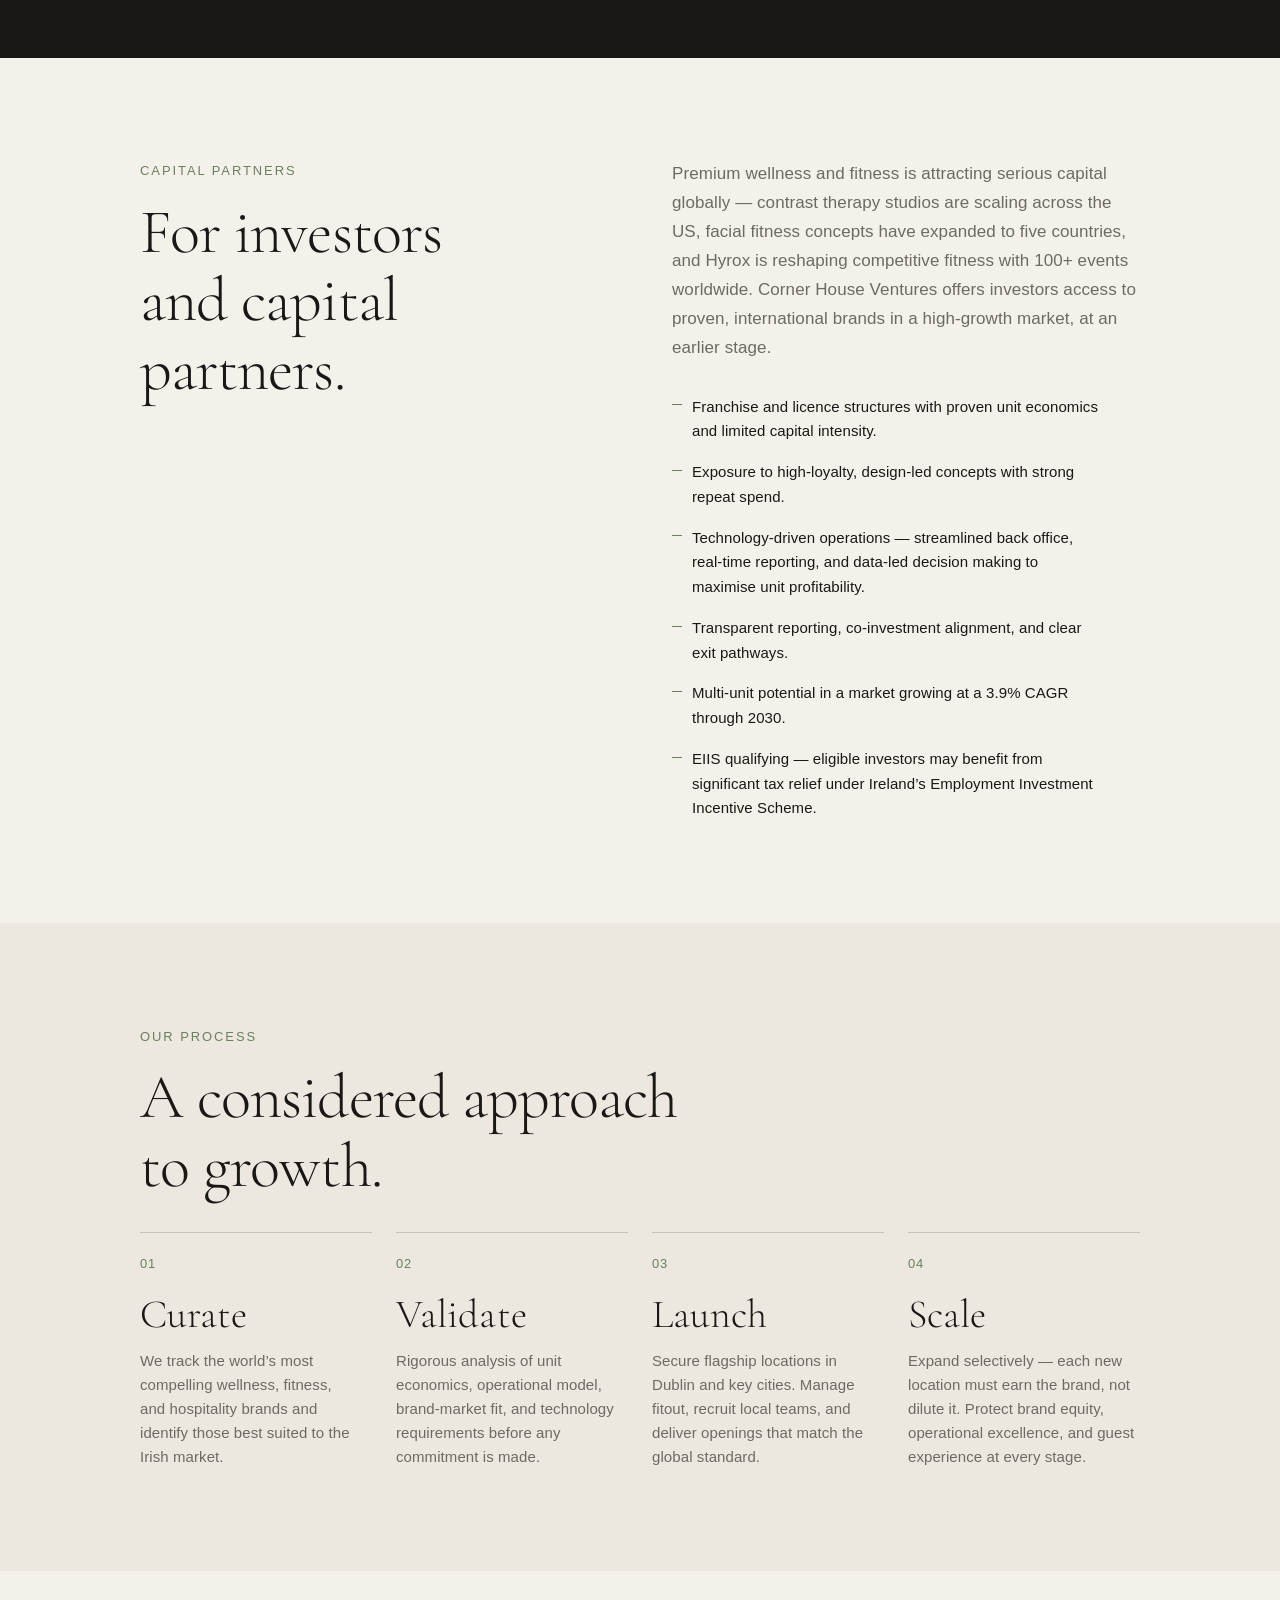
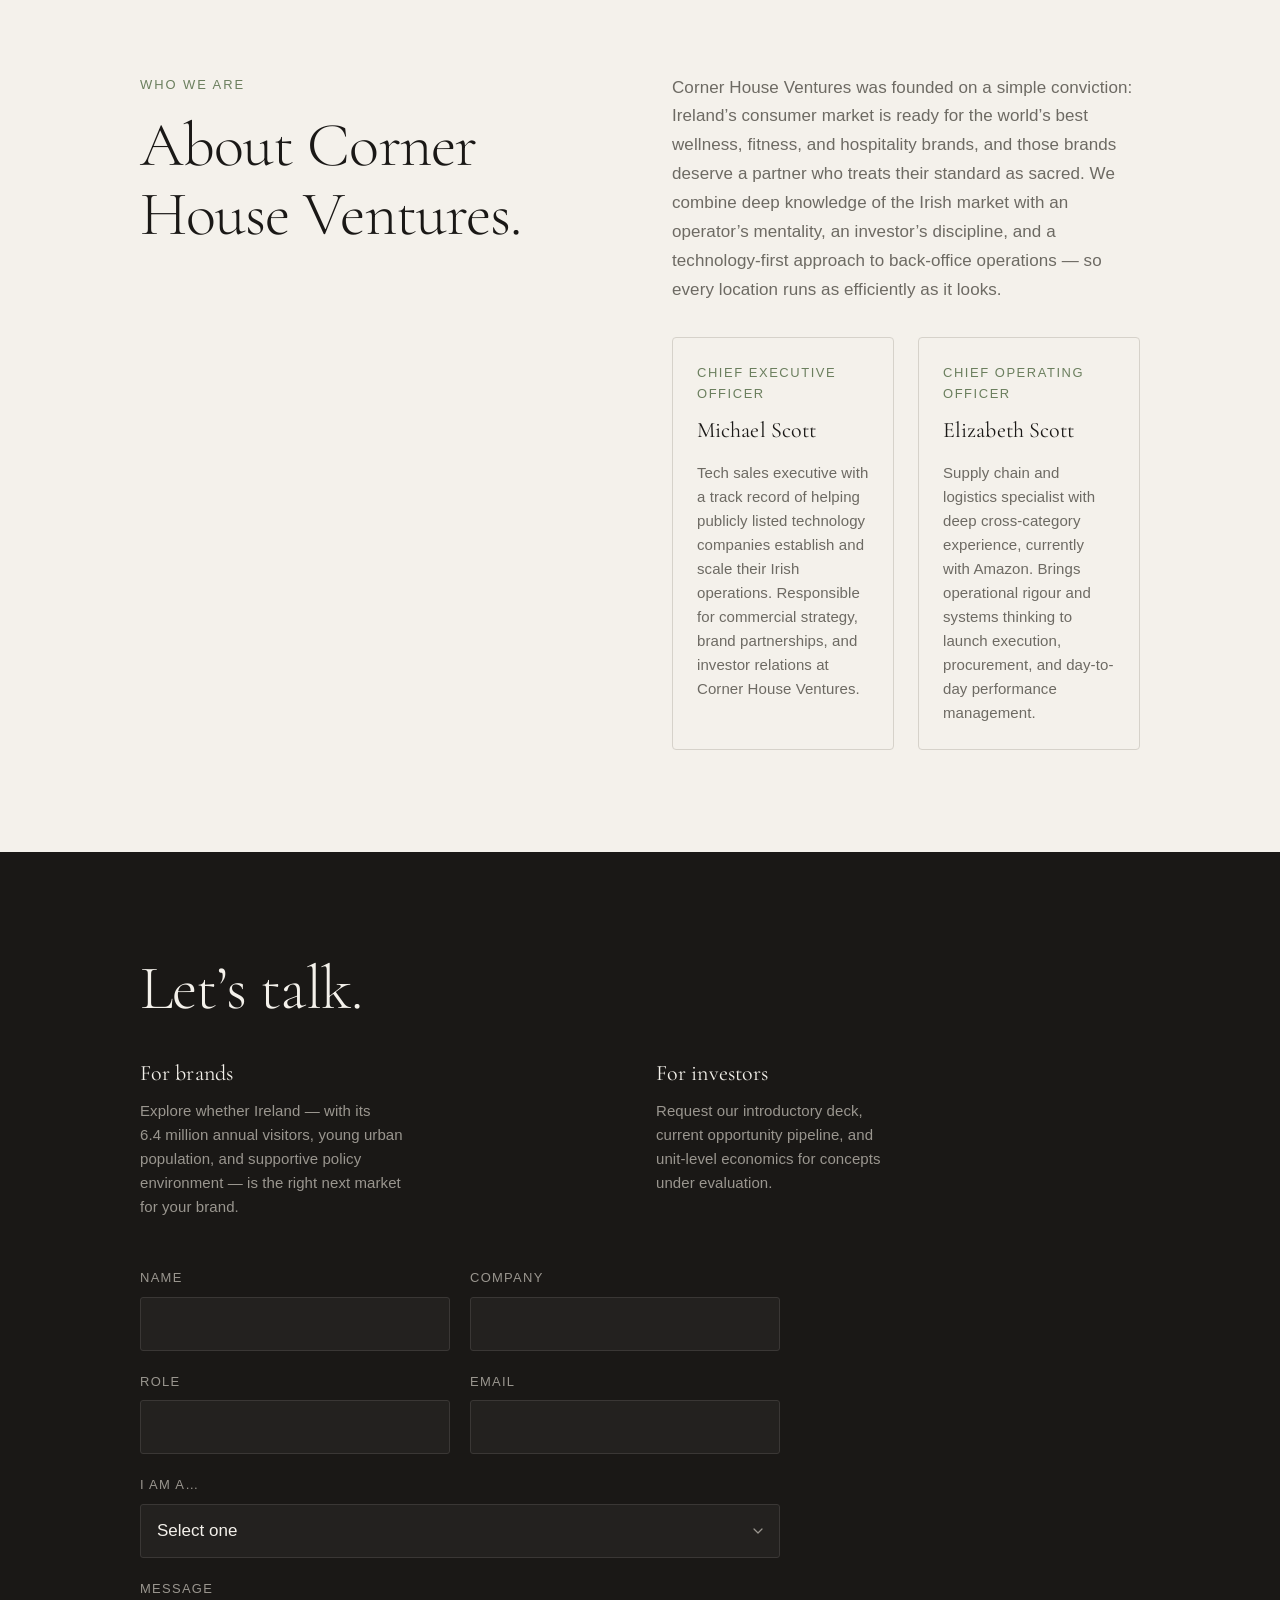
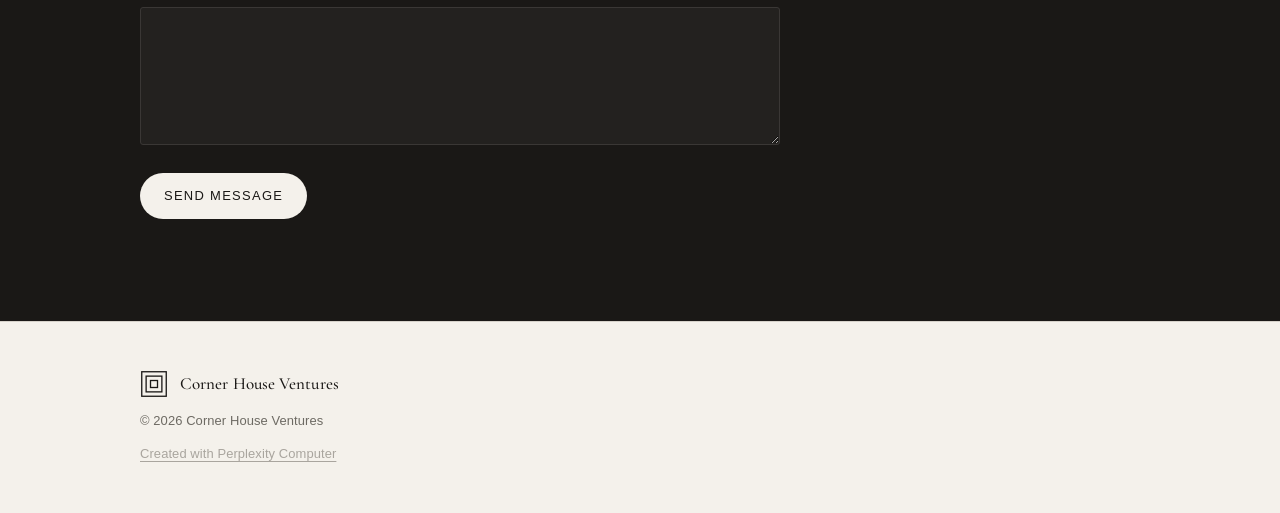
==== commit 727053b3: "Swap images (coffee bar, aesthetics studio, sauna+plunge, arabica), remove brand names, add wellness" ====
--- a/index.html
+++ b/index.html
@@ -1,241 +1,1456 @@
 <!DOCTYPE html>
 <html lang="en">
 <head>
+<!--
+   ______                            __
+  / ____/___  ____ ___  ____  __  __/ /____  _____
+ / /   / __ \/ __ `__ \/ __ \/ / / / __/ _ \/ ___/
+/ /___/ /_/ / / / / / / /_/ / /_/ / /_/  __/ /
+\____/\____/_/ /_/ /_/ .___/\__,_/\__/\___/_/
+                    /_/
+        Created with Perplexity Computer
+        https://www.perplexity.ai/computer
+-->
+
+<!-- Perplexity Computer Attribution — SEO Meta Tags -->
+<meta name="generator" content="Perplexity Computer">
+<meta name="author" content="Perplexity Computer">
+<meta property="og:see_also" content="https://www.perplexity.ai/computer">
+<link rel="author" href="https://www.perplexity.ai/computer">
+
 <meta charset="UTF-8">
 <meta name="viewport" content="width=device-width, initial-scale=1.0">
-<title>CHV Website Redesign — Visual Direction Mockups</title>
-<link href="https://api.fontshare.com/v2/css?f[]=general-sans@400,500,600,700&display=swap" rel="stylesheet">
-<link href="https://fonts.googleapis.com/css2?family=Cormorant+Garamond:ital,wght@0,300;0,400;0,500&display=swap" rel="stylesheet">
+<title>Corner House Ventures — Wellness, Fitness &amp; Hospitality Brands in Ireland</title>
+<meta name="description" content="Corner House Ventures is the dedicated operating partner for world-class wellness, fitness, and hospitality brands entering Ireland — a €9.8 billion consumer market with the youngest population in the EU.">
+<meta property="og:title" content="Corner House Ventures — Wellness, Fitness & Hospitality Brands in Ireland">
+<meta property="og:description" content="The dedicated operating partner for world-class wellness, fitness, and hospitality brands entering Ireland's €9.8 billion consumer market.">
+<meta property="og:type" content="website">
+
+<!-- Fonts -->
+<link rel="preconnect" href="https://fonts.googleapis.com">
+<link rel="preconnect" href="https://fonts.gstatic.com" crossorigin>
+<link href="https://fonts.googleapis.com/css2?family=Cormorant+Garamond:ital,wght@0,300;0,400;0,500;0,600;1,300;1,400;1,500&display=swap" rel="stylesheet">
+<link href="https://api.fontshare.com/v2/css?f[]=general-sans@300,400,500,600&display=swap" rel="stylesheet">
+
 <style>
-  *, *::before, *::after { margin: 0; padding: 0; box-sizing: border-box; }
-
-  body {
-    font-family: 'General Sans', -apple-system, sans-serif;
-    background: #0F0E0C;
-    color: #E8E5DF;
-    min-height: 100vh;
-    -webkit-font-smoothing: antialiased;
+/* ============================================================
+   CORNER HOUSE VENTURES — Wellness Rewrite
+   Option B: Warm Editorial
+   Fully self-contained inline styles
+   ============================================================ */
+
+/* --- CSS VARIABLES --- */
+:root {
+  --color-bg:          #F4F1EB;
+  --color-bg-warm:     #EDE8DF;
+  --color-dark:        #1A1816;
+  --color-dark-soft:   #2B2826;
+  --color-text:        #1A1816;
+  --color-text-muted:  #6D6A63;
+  --color-text-faint:  #A9A59E;
+  --color-text-on-dark:#E8E4DD;
+  --color-text-muted-on-dark: #9A968F;
+  --color-accent:      #6B7F5E;
+  --color-accent-hover:#556A49;
+  --color-border:      #D6D2CA;
+  --color-border-dark: #3A3735;
+
+  --font-display: 'Cormorant Garamond', Georgia, serif;
+  --font-body:    'General Sans', 'Helvetica Neue', sans-serif;
+
+  --text-xs:   clamp(0.6875rem, 0.65rem + 0.2vw, 0.8125rem);
+  --text-sm:   clamp(0.8125rem, 0.76rem + 0.25vw, 0.9375rem);
+  --text-base: clamp(0.9375rem, 0.88rem + 0.25vw, 1.0625rem);
+  --text-lg:   clamp(1.125rem, 1rem + 0.5vw, 1.375rem);
+  --text-xl:   clamp(1.75rem, 1.3rem + 1.5vw, 2.75rem);
+  --text-2xl:  clamp(2.25rem, 1.5rem + 3vw, 4rem);
+  --text-hero: clamp(2.75rem, 1rem + 5.5vw, 5.5rem);
+
+  --space-1:  0.25rem;
+  --space-2:  0.5rem;
+  --space-3:  0.75rem;
+  --space-4:  1rem;
+  --space-5:  1.25rem;
+  --space-6:  1.5rem;
+  --space-8:  2rem;
+  --space-10: 2.5rem;
+  --space-12: 3rem;
+  --space-16: 4rem;
+  --space-20: 5rem;
+  --space-24: 6rem;
+  --space-32: 8rem;
+
+  --content-narrow: 640px;
+  --content-default: 1000px;
+  --content-wide: 1200px;
+
+  --radius-sm:  3px;
+  --radius-md:  4px;
+  --transition: 250ms cubic-bezier(0.16, 1, 0.3, 1);
+}
+
+/* --- RESET + BASE --- */
+*, *::before, *::after { box-sizing: border-box; margin: 0; padding: 0; }
+html {
+  -webkit-font-smoothing: antialiased;
+  -moz-osx-font-smoothing: grayscale;
+  text-rendering: optimizeLegibility;
+  scroll-behavior: smooth;
+  scroll-padding-top: 80px;
+}
+body {
+  min-height: 100dvh;
+  font-family: var(--font-body);
+  font-size: var(--text-base);
+  font-weight: 400;
+  line-height: 1.65;
+  color: var(--color-text);
+  background-color: var(--color-bg);
+  letter-spacing: 0.005em;
+}
+img, svg { display: block; max-width: 100%; height: auto; }
+ul[role="list"] { list-style: none; }
+input, button, textarea, select { font: inherit; color: inherit; }
+h1, h2, h3, h4 { text-wrap: balance; }
+p, li { text-wrap: pretty; }
+::selection { background: rgba(107, 127, 94, 0.2); color: var(--color-text); }
+:focus-visible { outline: 2px solid var(--color-accent); outline-offset: 3px; border-radius: var(--radius-sm); }
+a { color: inherit; text-decoration: none; }
+button { cursor: pointer; background: none; border: none; }
+@media (prefers-reduced-motion: reduce) {
+  *, *::before, *::after { animation-duration: 0.01ms !important; transition-duration: 0.01ms !important; scroll-behavior: auto !important; }
+}
+
+
+/* --- HEADER --- */
+.site-header {
+  position: fixed;
+  top: 0; left: 0; right: 0;
+  z-index: 100;
+  transition: background var(--transition), backdrop-filter var(--transition);
+}
+.site-header.scrolled {
+  background: rgba(244, 241, 235, 0.92);
+  backdrop-filter: blur(20px);
+  -webkit-backdrop-filter: blur(20px);
+}
+.header-inner {
+  max-width: var(--content-wide);
+  margin: 0 auto;
+  padding: var(--space-5) var(--space-6);
+  display: flex;
+  align-items: center;
+  justify-content: space-between;
+}
+.logo-link {
+  display: flex;
+  align-items: center;
+  gap: var(--space-3);
+  transition: opacity var(--transition);
+}
+.logo-link:hover { opacity: 0.7; }
+.logo-mark { color: var(--color-bg); transition: color var(--transition); }
+.site-header.scrolled .logo-mark { color: var(--color-text); }
+.logo-text {
+  font-family: var(--font-display);
+  font-size: clamp(1.05rem, 0.9rem + 0.4vw, 1.25rem);
+  font-weight: 500;
+  letter-spacing: 0.02em;
+  color: var(--color-bg);
+  transition: color var(--transition);
+}
+.site-header.scrolled .logo-text { color: var(--color-text); }
+
+/* Nav links */
+.nav-list {
+  display: flex;
+  align-items: center;
+  gap: var(--space-6);
+}
+.nav-list a {
+  font-size: var(--text-xs);
+  font-weight: 500;
+  letter-spacing: 0.12em;
+  text-transform: uppercase;
+  color: rgba(232, 228, 221, 0.7);
+  transition: color var(--transition);
+}
+.site-header.scrolled .nav-list a { color: var(--color-text-muted); }
+.nav-list a:hover { color: var(--color-bg); }
+.site-header.scrolled .nav-list a:hover { color: var(--color-text); }
+.nav-cta {
+  padding: var(--space-2) var(--space-4) !important;
+  border: 1px solid rgba(232, 228, 221, 0.3);
+  border-radius: 100px;
+}
+.site-header.scrolled .nav-cta { border-color: var(--color-border); }
+
+/* Mobile nav */
+.nav-toggle {
+  display: none;
+  flex-direction: column;
+  gap: 5px;
+  width: 28px;
+  padding: var(--space-2);
+  z-index: 101;
+}
+.nav-toggle span {
+  display: block;
+  height: 1.5px;
+  background: var(--color-bg);
+  border-radius: 1px;
+  transition: transform var(--transition), opacity var(--transition), background var(--transition);
+}
+.site-header.scrolled .nav-toggle span { background: var(--color-text); }
+.nav-toggle[aria-expanded="true"] span { background: var(--color-text) !important; }
+.nav-toggle[aria-expanded="true"] span:first-child { transform: translateY(3.25px) rotate(45deg); }
+.nav-toggle[aria-expanded="true"] span:last-child { transform: translateY(-3.25px) rotate(-45deg); }
+
+@media (max-width: 768px) {
+  .nav-toggle { display: flex; }
+  .nav-list {
+    position: fixed;
+    top: 0; left: 0; right: 0; bottom: 0;
+    background: var(--color-bg);
+    flex-direction: column;
+    justify-content: center;
+    gap: var(--space-8);
+    opacity: 0;
+    pointer-events: none;
+    transition: opacity 0.3s ease;
+    z-index: 99;
   }
-
-  .page {
-    max-width: 1100px;
-    margin: 0 auto;
-    padding: 5rem 2rem;
+  .nav-list.open { opacity: 1; pointer-events: auto; }
+  .nav-list a {
+    font-size: var(--text-lg) !important;
+    letter-spacing: 0.08em !important;
+    color: var(--color-text) !important;
   }
-
-  .logo-row {
-    display: flex;
-    align-items: center;
-    gap: 0.875rem;
-    margin-bottom: 3.5rem;
-  }
-
-  .logo-row svg { width: 28px; height: 28px; }
-
-  .logo-row span {
-    font-size: 0.8125rem;
-    font-weight: 600;
-    letter-spacing: 0.14em;
-    text-transform: uppercase;
-    color: #A09A8E;
-  }
-
-  h1 {
-    font-family: 'Cormorant Garamond', Georgia, serif;
-    font-weight: 300;
-    font-size: clamp(2rem, 4vw, 3rem);
-    line-height: 1.2;
-    margin-bottom: 1rem;
-    color: #F5F2EC;
-  }
-
-  h1 em { font-style: italic; color: #C9A84C; }
-
-  .subtitle {
-    font-size: 1.0625rem;
-    color: #7A7974;
-    max-width: 620px;
-    line-height: 1.7;
-    margin-bottom: 4rem;
-  }
-
-  .options {
-    display: grid;
-    grid-template-columns: repeat(3, 1fr);
-    gap: 1.5rem;
-  }
-
-  .option-card {
-    background: #1A1816;
-    border: 1px solid rgba(255,255,255,0.06);
-    overflow: hidden;
-    text-decoration: none;
-    color: inherit;
-    transition: all 0.4s ease;
-    display: flex;
-    flex-direction: column;
-  }
-
-  .option-card:hover {
-    border-color: rgba(255,255,255,0.15);
-    transform: translateY(-4px);
-  }
-
-  .option-preview {
-    height: 240px;
-    overflow: hidden;
-    position: relative;
-  }
-
-  .option-preview img {
-    width: 100%;
-    height: 100%;
-    object-fit: cover;
-    transition: transform 0.6s ease;
-  }
-
-  .option-card:hover .option-preview img {
-    transform: scale(1.05);
-  }
-
-  .option-tag {
-    position: absolute;
-    top: 1rem;
-    left: 1rem;
-    font-size: 0.6875rem;
-    font-weight: 700;
-    letter-spacing: 0.15em;
-    text-transform: uppercase;
-    padding: 0.375rem 0.75rem;
-  }
-
-  .option-tag.gold { background: #C9A84C; color: #141210; }
-  .option-tag.sage { background: #6B7F5E; color: #F4F1EB; }
-  .option-tag.teal { background: #1AC8C8; color: #0D0D0D; }
-
-  .option-body {
-    padding: 1.5rem;
-    flex: 1;
-    display: flex;
-    flex-direction: column;
-  }
-
-  .option-body h2 {
-    font-family: 'General Sans', sans-serif;
-    font-weight: 600;
-    font-size: 1.125rem;
-    margin-bottom: 0.5rem;
-    color: #F5F2EC;
-  }
-
-  .option-body .option-subtitle {
-    font-size: 0.875rem;
-    color: #7A7974;
-    line-height: 1.6;
-    margin-bottom: 1.25rem;
-    flex: 1;
-  }
-
-  .option-body .view-link {
-    font-size: 0.8125rem;
-    font-weight: 600;
-    letter-spacing: 0.04em;
-    text-transform: uppercase;
-    display: inline-flex;
-    align-items: center;
-    gap: 0.5rem;
-    transition: gap 0.3s ease;
-  }
-
-  .option-card:hover .view-link { gap: 0.875rem; }
-
-  .view-link.gold { color: #C9A84C; }
-  .view-link.sage { color: #6B7F5E; }
-  .view-link.teal { color: #1AC8C8; }
-
-  .view-link svg { width: 14px; height: 14px; }
-
-  .footer-note {
-    margin-top: 4rem;
-    padding-top: 2rem;
-    border-top: 1px solid rgba(255,255,255,0.06);
-    font-size: 0.8125rem;
-    color: #5A5957;
-  }
-
-  @media (max-width: 768px) {
-    .page { padding: 3rem 1.25rem; }
-    .options { grid-template-columns: 1fr; gap: 1.25rem; }
-  }
+  .nav-cta { border-color: var(--color-border) !important; }
+}
+
+
+/* --- HERO --- */
+.hero {
+  position: relative;
+  min-height: 100vh;
+  display: flex;
+  align-items: flex-end;
+  overflow: hidden;
+}
+.hero-image-wrap {
+  position: absolute;
+  inset: 0;
+}
+.hero-image {
+  width: 100%;
+  height: 100%;
+  object-fit: cover;
+}
+.hero-overlay {
+  position: absolute;
+  inset: 0;
+  background: linear-gradient(
+    to top,
+    rgba(26, 24, 22, 0.92) 0%,
+    rgba(26, 24, 22, 0.6) 35%,
+    rgba(26, 24, 22, 0.3) 65%,
+    rgba(26, 24, 22, 0.2) 100%
+  );
+}
+.hero-content {
+  position: relative;
+  z-index: 2;
+  max-width: var(--content-wide);
+  margin: 0 auto;
+  padding: var(--space-16) var(--space-6) clamp(var(--space-12), 8vw, var(--space-20));
+  width: 100%;
+}
+.hero-headline {
+  font-family: var(--font-display);
+  font-size: var(--text-hero);
+  font-weight: 300;
+  line-height: 1.05;
+  letter-spacing: -0.015em;
+  color: var(--color-bg);
+  max-width: 18ch;
+  margin-bottom: var(--space-6);
+}
+.hero-sub {
+  font-size: var(--text-base);
+  line-height: 1.7;
+  color: rgba(232, 228, 221, 0.88);
+  max-width: 52ch;
+  margin-bottom: var(--space-8);
+}
+.hero-actions {
+  display: flex;
+  align-items: center;
+  gap: var(--space-6);
+  flex-wrap: wrap;
+}
+
+
+/* --- BUTTONS --- */
+.btn {
+  display: inline-flex;
+  align-items: center;
+  justify-content: center;
+  font-family: var(--font-body);
+  font-size: var(--text-xs);
+  font-weight: 500;
+  letter-spacing: 0.1em;
+  text-transform: uppercase;
+  padding: var(--space-3) var(--space-6);
+  border-radius: 100px;
+  transition: background var(--transition), color var(--transition), border-color var(--transition);
+  white-space: nowrap;
+}
+.btn-primary {
+  background: var(--color-bg);
+  color: var(--color-dark);
+}
+.btn-primary:hover {
+  background: #fff;
+}
+.btn-on-dark {
+  background: var(--color-bg);
+  color: var(--color-dark);
+}
+.btn-on-dark:hover {
+  background: #fff;
+}
+.btn-text {
+  font-size: var(--text-xs);
+  font-weight: 400;
+  letter-spacing: 0.06em;
+  color: rgba(232, 228, 221, 0.6);
+  border-bottom: 1px solid rgba(232, 228, 221, 0.25);
+  padding-bottom: 2px;
+  transition: color var(--transition), border-color var(--transition);
+}
+.btn-text:hover {
+  color: var(--color-bg);
+  border-color: var(--color-bg);
+}
+.btn-accent {
+  background: var(--color-accent);
+  color: #fff;
+}
+.btn-accent:hover {
+  background: var(--color-accent-hover);
+}
+
+
+/* --- IMAGE STRIP --- */
+.image-strip {
+  display: grid;
+  grid-template-columns: repeat(4, 1fr);
+  gap: 0;
+}
+.strip-item { overflow: hidden; }
+.strip-item img {
+  width: 100%;
+  height: 200px;
+  object-fit: cover;
+  transition: transform 0.6s cubic-bezier(0.16, 1, 0.3, 1);
+}
+.strip-item:hover img { transform: scale(1.03); }
+
+@media (max-width: 600px) {
+  .image-strip { grid-template-columns: 1fr 1fr; }
+  .strip-item img { height: 140px; }
+}
+
+
+/* --- SECTIONS (shared) --- */
+.section {
+  padding: clamp(var(--space-16), 8vw, var(--space-32)) var(--space-6);
+}
+.section-inner {
+  max-width: var(--content-default);
+  margin: 0 auto;
+}
+
+/* Dark section */
+.section-dark {
+  background: var(--color-dark);
+  color: var(--color-text-on-dark);
+}
+.section-dark .section-label { color: var(--color-accent); }
+.section-dark h2 { color: var(--color-bg); }
+.section-dark .section-body { color: var(--color-text-muted-on-dark); }
+.section-dark .dash-list li { color: var(--color-text-on-dark); }
+.section-dark .dash-list li::before { background: var(--color-accent); }
+.section-dark .pullquote { color: var(--color-bg); border-color: var(--color-accent); }
+
+/* Warm section */
+.section-warm {
+  background: var(--color-bg-warm);
+}
+
+/* Labels and headings */
+.section-label {
+  font-family: var(--font-body);
+  font-size: var(--text-xs);
+  font-weight: 500;
+  text-transform: uppercase;
+  letter-spacing: 0.15em;
+  color: var(--color-accent);
+  margin-bottom: var(--space-4);
+}
+h2 {
+  font-family: var(--font-display);
+  font-size: var(--text-2xl);
+  font-weight: 300;
+  line-height: 1.1;
+  letter-spacing: -0.015em;
+  margin-bottom: var(--space-8);
+}
+.section-intro {
+  font-family: var(--font-display);
+  font-size: var(--text-lg);
+  font-style: italic;
+  font-weight: 300;
+  line-height: 1.55;
+  color: var(--color-text-muted);
+  max-width: 42ch;
+}
+.section-body {
+  font-size: var(--text-base);
+  line-height: 1.7;
+  color: var(--color-text-muted);
+  max-width: 52ch;
+  margin-bottom: var(--space-8);
+}
+
+/* Two-column layout */
+.section-two-col {
+  display: grid;
+  grid-template-columns: 1fr 1fr;
+  gap: var(--space-16);
+  align-items: start;
+}
+@media (max-width: 768px) {
+  .section-two-col { grid-template-columns: 1fr; gap: var(--space-8); }
+}
+
+
+/* --- FEATURE LIST (numbered) --- */
+.feature-list {
+  display: flex;
+  flex-direction: column;
+  gap: var(--space-8);
+}
+.feature-list li {
+  display: flex;
+  align-items: flex-start;
+  gap: var(--space-4);
+}
+.feat-num {
+  flex-shrink: 0;
+  font-family: var(--font-body);
+  font-size: var(--text-xs);
+  font-weight: 500;
+  color: var(--color-accent);
+  letter-spacing: 0.04em;
+  padding-top: 3px;
+}
+.feature-list li div { max-width: 44ch; }
+.feature-list li strong {
+  display: block;
+  font-weight: 500;
+  margin-bottom: var(--space-1);
+}
+.feature-list li span {
+  font-size: var(--text-sm);
+  color: var(--color-text-muted);
+  line-height: 1.6;
+}
+
+
+/* --- VERTICALS --- */
+.verticals-grid {
+  display: flex;
+  flex-direction: column;
+  gap: clamp(var(--space-16), 6vw, var(--space-24));
+  margin-top: var(--space-12);
+}
+.vertical-card {
+  display: grid;
+  grid-template-columns: 1fr 1fr;
+  gap: var(--space-12);
+  align-items: center;
+}
+.vertical-card.reverse .vertical-image { order: 2; }
+.vertical-card.reverse .vertical-content { order: 1; }
+.vertical-image {
+  overflow: hidden;
+  border-radius: var(--radius-md);
+}
+.vertical-image img {
+  width: 100%;
+  height: 420px;
+  object-fit: cover;
+  transition: transform 0.8s cubic-bezier(0.16, 1, 0.3, 1);
+}
+.vertical-card:hover .vertical-image img { transform: scale(1.02); }
+.vertical-label {
+  font-family: var(--font-body);
+  font-size: var(--text-xs);
+  font-weight: 500;
+  text-transform: uppercase;
+  letter-spacing: 0.15em;
+  color: var(--color-accent);
+  margin-bottom: var(--space-3);
+}
+.vertical-content h3 {
+  font-family: var(--font-display);
+  font-size: var(--text-xl);
+  font-weight: 300;
+  line-height: 1.15;
+  margin-bottom: var(--space-4);
+}
+.vertical-content p {
+  font-size: var(--text-sm);
+  line-height: 1.7;
+  color: var(--color-text-muted);
+  max-width: 42ch;
+}
+
+@media (max-width: 768px) {
+  .vertical-card { grid-template-columns: 1fr; gap: var(--space-6); }
+  .vertical-card.reverse .vertical-image { order: 0; }
+  .vertical-card.reverse .vertical-content { order: 0; }
+  .vertical-image img { height: 280px; }
+}
+
+
+/* --- DASH LIST --- */
+.two-col-list {
+  display: grid;
+  grid-template-columns: 1fr 1fr;
+  gap: var(--space-4) var(--space-10);
+  margin-bottom: var(--space-10);
+}
+@media (max-width: 600px) {
+  .two-col-list { grid-template-columns: 1fr; }
+}
+.dash-list {
+  display: flex;
+  flex-direction: column;
+  gap: var(--space-4);
+}
+.dash-list li {
+  position: relative;
+  padding-left: var(--space-5);
+  font-size: var(--text-sm);
+  line-height: 1.65;
+  max-width: 52ch;
+}
+.dash-list li::before {
+  content: '';
+  position: absolute;
+  left: 0;
+  top: 0.65em;
+  width: 10px;
+  height: 1px;
+  background: var(--color-accent);
+}
+
+/* Pullquote */
+.pullquote {
+  font-family: var(--font-display);
+  font-style: italic;
+  font-size: var(--text-lg);
+  font-weight: 300;
+  line-height: 1.5;
+  padding-left: var(--space-6);
+  border-left: 2px solid var(--color-accent);
+  max-width: 48ch;
+}
+
+
+/* --- PROCESS GRID --- */
+.process-grid {
+  display: grid;
+  grid-template-columns: repeat(4, 1fr);
+  gap: var(--space-6);
+  margin-top: var(--space-4);
+}
+.process-step {
+  padding-top: var(--space-5);
+  border-top: 1px solid var(--color-border);
+}
+.section-warm .process-step { border-top-color: #C9C4BA; }
+.step-number {
+  display: block;
+  font-size: var(--text-xs);
+  font-weight: 500;
+  color: var(--color-accent);
+  letter-spacing: 0.06em;
+  margin-bottom: var(--space-4);
+}
+.process-step h3 {
+  font-family: var(--font-display);
+  font-size: var(--text-xl);
+  font-weight: 300;
+  margin-bottom: var(--space-3);
+  line-height: 1.15;
+}
+.process-step p {
+  font-size: var(--text-sm);
+  line-height: 1.6;
+  color: var(--color-text-muted);
+  max-width: 28ch;
+}
+@media (max-width: 768px) {
+  .process-grid { grid-template-columns: 1fr 1fr; gap: var(--space-8) var(--space-6); }
+}
+@media (max-width: 480px) {
+  .process-grid { grid-template-columns: 1fr; }
+}
+
+
+/* --- ABOUT — team grid --- */
+.team-grid {
+  display: grid;
+  grid-template-columns: 1fr 1fr;
+  gap: var(--space-6);
+  margin-top: var(--space-8);
+}
+@media (max-width: 600px) {
+  .team-grid { grid-template-columns: 1fr; }
+}
+.team-member {
+  padding: var(--space-6);
+  border: 1px solid var(--color-border);
+  border-radius: var(--radius-md);
+}
+.team-role {
+  font-size: var(--text-xs);
+  font-weight: 500;
+  text-transform: uppercase;
+  letter-spacing: 0.12em;
+  color: var(--color-accent);
+  margin-bottom: var(--space-2);
+}
+.team-name {
+  font-family: var(--font-display);
+  font-size: var(--text-lg);
+  font-weight: 400;
+  margin-bottom: var(--space-3);
+}
+.team-bio {
+  font-size: var(--text-sm);
+  color: var(--color-text-muted);
+  line-height: 1.6;
+}
+
+
+/* --- CONTACT --- */
+.contact-columns {
+  display: grid;
+  grid-template-columns: 1fr 1fr;
+  gap: var(--space-8);
+  margin-bottom: var(--space-12);
+}
+.contact-col h3 {
+  font-family: var(--font-display);
+  font-size: var(--text-lg);
+  font-weight: 400;
+  color: var(--color-bg);
+  margin-bottom: var(--space-2);
+}
+.contact-col p {
+  font-size: var(--text-sm);
+  color: var(--color-text-muted-on-dark);
+  max-width: 32ch;
+  line-height: 1.6;
+}
+@media (max-width: 600px) {
+  .contact-columns { grid-template-columns: 1fr; gap: var(--space-6); }
+}
+
+/* Form on dark background */
+.section-dark .contact-form { max-width: 640px; }
+.contact-form {
+  display: flex;
+  flex-direction: column;
+  gap: var(--space-5);
+}
+.form-row {
+  display: grid;
+  grid-template-columns: 1fr 1fr;
+  gap: var(--space-5);
+}
+@media (max-width: 480px) { .form-row { grid-template-columns: 1fr; } }
+
+.form-group {
+  display: flex;
+  flex-direction: column;
+  gap: var(--space-2);
+}
+.form-group label {
+  font-size: var(--text-xs);
+  font-weight: 500;
+  text-transform: uppercase;
+  letter-spacing: 0.1em;
+  color: var(--color-text-muted-on-dark);
+}
+.form-group input,
+.form-group select,
+.form-group textarea {
+  padding: var(--space-3) var(--space-4);
+  border: 1px solid var(--color-border-dark);
+  border-radius: var(--radius-sm);
+  background: rgba(255, 255, 255, 0.04);
+  color: var(--color-bg);
+  font-size: var(--text-base);
+  transition: border-color var(--transition);
+  -webkit-appearance: none;
+  appearance: none;
+}
+.form-group input::placeholder,
+.form-group textarea::placeholder { color: var(--color-text-muted-on-dark); }
+.form-group input:focus,
+.form-group select:focus,
+.form-group textarea:focus { outline: none; border-color: var(--color-accent); }
+.form-group select {
+  background-image: url("data:image/svg+xml,%3Csvg width='10' height='6' viewBox='0 0 10 6' fill='none' xmlns='http://www.w3.org/2000/svg'%3E%3Cpath d='M1 1L5 5L9 1' stroke='%239A968F' stroke-width='1.2' stroke-linecap='round' stroke-linejoin='round'/%3E%3C/svg%3E");
+  background-repeat: no-repeat;
+  background-position: right var(--space-4) center;
+  padding-right: var(--space-10);
+}
+.form-group textarea { resize: vertical; min-height: 100px; }
+.contact-form .btn { align-self: flex-start; margin-top: var(--space-2); }
+
+
+/* --- FOOTER --- */
+.site-footer {
+  padding: var(--space-12) var(--space-6);
+  border-top: 1px solid var(--color-border);
+}
+.footer-inner {
+  max-width: var(--content-default);
+  margin: 0 auto;
+  display: flex;
+  flex-direction: column;
+  gap: var(--space-3);
+}
+.footer-brand {
+  display: flex;
+  align-items: center;
+  gap: var(--space-3);
+  font-family: var(--font-display);
+  font-size: var(--text-base);
+  font-weight: 500;
+  color: var(--color-text);
+}
+.footer-logo { color: var(--color-text); }
+.footer-copy {
+  font-size: var(--text-xs);
+  color: var(--color-text-muted);
+}
+.footer-attribution {
+  font-size: var(--text-xs);
+  color: var(--color-text-faint);
+}
+.footer-attribution a {
+  color: inherit;
+  text-decoration: underline;
+  text-underline-offset: 3px;
+  transition: color var(--transition);
+}
+.footer-attribution a:hover { color: var(--color-text-muted); }
+
+
+/* --- MODAL — teaser gate --- */
+.modal-overlay {
+  position: fixed;
+  inset: 0;
+  z-index: 200;
+  background: rgba(26, 24, 22, 0.7);
+  backdrop-filter: blur(8px);
+  -webkit-backdrop-filter: blur(8px);
+  display: flex;
+  align-items: center;
+  justify-content: center;
+  padding: var(--space-6);
+  opacity: 0;
+  pointer-events: none;
+  transition: opacity 0.3s ease;
+}
+.modal-overlay.active {
+  opacity: 1;
+  pointer-events: auto;
+}
+.modal {
+  background: var(--color-bg);
+  border-radius: var(--radius-md);
+  padding: clamp(var(--space-8), 4vw, var(--space-12));
+  max-width: 520px;
+  width: 100%;
+  position: relative;
+  transform: translateY(16px);
+  transition: transform 0.3s cubic-bezier(0.16, 1, 0.3, 1);
+}
+.modal-overlay.active .modal {
+  transform: translateY(0);
+}
+.modal-close {
+  position: absolute;
+  top: var(--space-4);
+  right: var(--space-4);
+  font-size: 1.5rem;
+  color: var(--color-text-muted);
+  width: 36px;
+  height: 36px;
+  display: flex;
+  align-items: center;
+  justify-content: center;
+  border-radius: 50%;
+  transition: background var(--transition), color var(--transition);
+}
+.modal-close:hover {
+  background: rgba(0,0,0,0.05);
+  color: var(--color-text);
+}
+.modal h3 {
+  font-family: var(--font-display);
+  font-size: var(--text-xl);
+  font-weight: 300;
+  line-height: 1.15;
+  margin-bottom: var(--space-3);
+}
+.modal-sub {
+  font-size: var(--text-sm);
+  color: var(--color-text-muted);
+  line-height: 1.6;
+  margin-bottom: var(--space-6);
+}
+.modal-form {
+  display: flex;
+  flex-direction: column;
+  gap: var(--space-4);
+}
+.modal-form .form-group label {
+  color: var(--color-text-muted);
+}
+.modal-form .form-group input,
+.modal-form .form-group select {
+  background: #fff;
+  border-color: var(--color-border);
+  color: var(--color-text);
+}
+.modal-form .form-group input:focus,
+.modal-form .form-group select:focus {
+  border-color: var(--color-accent);
+}
+.btn-dark-fill {
+  background: var(--color-dark);
+  color: var(--color-bg);
+  width: 100%;
+  margin-top: var(--space-2);
+}
+.btn-dark-fill:hover {
+  background: var(--color-dark-soft);
+}
+.modal-success p {
+  font-family: var(--font-display);
+  font-size: var(--text-lg);
+  font-style: italic;
+  color: var(--color-text-muted);
+  text-align: center;
+  padding: var(--space-8) 0;
+}
+
+
+/* --- SCROLL REVEAL ANIMATIONS --- */
+.reveal {
+  opacity: 0;
+  transform: translateY(28px);
+  transition: opacity 0.8s cubic-bezier(0.16, 1, 0.3, 1),
+              transform 0.8s cubic-bezier(0.16, 1, 0.3, 1);
+}
+.reveal.visible {
+  opacity: 1;
+  transform: translateY(0);
+}
+.reveal-children > * {
+  opacity: 0;
+  transform: translateY(18px);
+  transition: opacity 0.7s cubic-bezier(0.16, 1, 0.3, 1),
+              transform 0.7s cubic-bezier(0.16, 1, 0.3, 1);
+}
+.reveal-children.visible > * { opacity: 1; transform: translateY(0); }
+.reveal-children.visible > *:nth-child(1) { transition-delay: 0ms; }
+.reveal-children.visible > *:nth-child(2) { transition-delay: 100ms; }
+.reveal-children.visible > *:nth-child(3) { transition-delay: 200ms; }
+.reveal-children.visible > *:nth-child(4) { transition-delay: 300ms; }
+
+.reveal-image {
+  opacity: 0;
+  transform: scale(1.02);
+  transition: opacity 1s cubic-bezier(0.16, 1, 0.3, 1),
+              transform 1.2s cubic-bezier(0.16, 1, 0.3, 1);
+}
+.reveal-image.visible { opacity: 1; transform: scale(1); }
+
+@media (prefers-reduced-motion: reduce) {
+  .reveal, .reveal-children > *, .reveal-image { opacity: 1; transform: none; transition: none; }
+}
+
+
+/* --- FOR INVESTORS list on light bg --- */
+.section-light-list .dash-list li { color: var(--color-text); }
+.section-light-list .dash-list li::before { background: var(--color-accent); }
 </style>
 </head>
 <body>
-<div class="page">
-
-  <div class="logo-row">
-    <svg viewBox="0 0 32 32" fill="none" xmlns="http://www.w3.org/2000/svg">
-      <rect x="2" y="2" width="28" height="28" stroke="#A09A8E" stroke-width="1.5"/>
-      <rect x="7" y="7" width="18" height="18" stroke="#A09A8E" stroke-width="1.5"/>
-      <rect x="12" y="12" width="8" height="8" stroke="#A09A8E" stroke-width="1.5"/>
-    </svg>
-    <span>Corner House Ventures</span>
+
+  <!-- ==============================
+       HEADER / NAVIGATION
+       ============================== -->
+  <header class="site-header" id="top">
+    <div class="header-inner">
+      <a href="#top" class="logo-link" aria-label="Corner House Ventures — home">
+        <svg class="logo-mark" viewBox="0 0 32 32" fill="none" xmlns="http://www.w3.org/2000/svg" aria-label="Corner House Ventures" width="28" height="28">
+          <rect x="2" y="2" width="28" height="28" stroke="currentColor" stroke-width="1.5"/>
+          <rect x="7" y="7" width="18" height="18" stroke="currentColor" stroke-width="1.5"/>
+          <rect x="12" y="12" width="8" height="8" stroke="currentColor" stroke-width="1.5"/>
+        </svg>
+        <span class="logo-text">Corner House Ventures</span>
+      </a>
+      <nav class="main-nav" aria-label="Primary navigation">
+        <button class="nav-toggle" aria-label="Open menu" aria-expanded="false">
+          <span></span><span></span>
+        </button>
+        <ul class="nav-list" role="list">
+          <li><a href="#why-ireland">Why Ireland</a></li>
+          <li><a href="#verticals">Verticals</a></li>
+          <li><a href="#for-brands">For Brands</a></li>
+          <li><a href="#for-investors">For Investors</a></li>
+          <li><a href="#how-we-work">Process</a></li>
+          <li><a href="#about">About</a></li>
+          <li><a href="#contact" class="nav-cta">Contact</a></li>
+        </ul>
+      </nav>
+    </div>
+  </header>
+
+
+  <main>
+
+    <!-- ==============================
+         SECTION 1: HERO
+         ============================== -->
+    <section class="hero" id="hero">
+      <div class="hero-image-wrap">
+        <img src="./assets/dublin-wellness-street.png" alt="Dublin streetscape at dusk with modern wellness venues and warm lighting" class="hero-image" loading="eager">
+        <div class="hero-overlay"></div>
+      </div>
+      <div class="hero-content">
+        <h1 class="hero-headline">The partner for world&#8209;class wellness, fitness, and hospitality brands ready to scale in&nbsp;Ireland.</h1>
+        <p class="hero-sub">Ireland&rsquo;s &euro;9.8&nbsp;billion consumer market is growing, young, and underserved by the global brands shaping how people train, recover, and socialise. Corner House Ventures is the dedicated operating partner to launch, protect, and scale the concepts that define the next&nbsp;era.</p>
+        <div class="hero-actions">
+          <a href="#teaser-gate" class="btn btn-primary">Download Investment Teaser</a>
+          <a href="#verticals" class="btn-text">Explore our verticals &darr;</a>
+        </div>
+      </div>
+    </section>
+
+
+    <!-- ==============================
+         SECTION 2: IMAGE STRIP
+         ============================== -->
+    <div class="image-strip">
+      <div class="strip-item">
+        <img src="./assets/specialty-coffee.png" alt="Design-led specialty coffee bar with natural materials" loading="lazy">
+      </div>
+      <div class="strip-item">
+        <img src="./assets/fitness-studio.png" alt="Premium fitness studio with modern equipment" loading="lazy">
+      </div>
+      <div class="strip-item">
+        <img src="./assets/sauna-plunge.png" alt="Premium sauna and cold plunge recovery suite" loading="lazy">
+      </div>
+      <div class="strip-item">
+        <img src="./assets/aesthetics-studio.png" alt="Premium facial fitness and aesthetics studio" loading="lazy">
+      </div>
+    </div>
+
+
+    <!-- ==============================
+         SECTION 3: WHY IRELAND, WHY NOW
+         ============================== -->
+    <section class="section" id="why-ireland">
+      <div class="section-inner section-two-col">
+        <div class="col-text reveal">
+          <p class="section-label">The Opportunity</p>
+          <h2>Why Ireland,<br>Why Now.</h2>
+          <p class="section-intro">A &euro;9.8&nbsp;billion foodservice and wellness market growing at pace, with the youngest population in the EU and structural tailwinds that favour premium, experience-led concepts.</p>
+        </div>
+        <div class="col-content reveal">
+          <ul class="feature-list" role="list">
+            <li>
+              <span class="feat-num">01</span>
+              <div>
+                <strong>Europe&rsquo;s youngest consumers.</strong>
+                <span>Ireland&rsquo;s median age is 39.4 &mdash; five years below the EU average. 43% of the population lives in or around Dublin, one of Europe&rsquo;s most educated and affluent urban centres.</span>
+              </div>
+            </li>
+            <li>
+              <span class="feat-num">02</span>
+              <div>
+                <strong>Strong spend &amp; corporate wellness budgets.</strong>
+                <span>Restaurant spending rose 4.4% in 2024, caf&eacute; revenue grew 5.8%, and the wellness sector is outpacing both. Dublin is home to the European HQs of Salesforce, Google, Meta, and hundreds of multinationals &mdash; many offering employees wellness stipends and health benefits that flow directly into premium fitness, recovery, and self-care.</span>
+              </div>
+            </li>
+            <li>
+              <span class="feat-num">03</span>
+              <div>
+                <strong>Tourism tailwind.</strong>
+                <span>6.4&nbsp;million international visitors spent &euro;5.5&nbsp;billion in Ireland in 2025. Dublin consistently ranks as a top European city-break destination, delivering footfall that global brands rely on.</span>
+              </div>
+            </li>
+            <li>
+              <span class="feat-num">04</span>
+              <div>
+                <strong>Underpenetrated &amp; policy-supported.</strong>
+                <span>Global premium wellness and hospitality brands remain underrepresented relative to comparable European cities. A reduced 9% hospitality VAT rate further improves operator economics.</span>
+              </div>
+            </li>
+          </ul>
+        </div>
+      </div>
+    </section>
+
+
+    <!-- ==============================
+         SECTION 4: OUR VERTICALS
+         ============================== -->
+    <section class="section section-warm" id="verticals">
+      <div class="section-inner">
+        <div class="reveal">
+          <p class="section-label">What We Do</p>
+          <h2>Three verticals.<br>One operating platform.</h2>
+          <p class="section-intro" style="margin-bottom: var(--space-4);">We partner with the world&rsquo;s most compelling brands across wellness, health, and hospitality &mdash; providing the local expertise, operational infrastructure, and brand stewardship they need to thrive in Ireland.</p>
+        </div>
+
+        <div class="verticals-grid">
+
+          <!-- Vertical 1: Wellness & Recovery -->
+          <div class="vertical-card reveal">
+            <div class="vertical-image">
+              <img src="./assets/sauna-plunge.png" alt="Premium infrared sauna and cold plunge recovery facility" loading="lazy">
+            </div>
+            <div class="vertical-content">
+              <p class="vertical-label">Wellness &amp; Recovery</p>
+              <h3>Recovery is the new fitness.</h3>
+              <p>The global wellness economy reached $6.8&nbsp;trillion in 2024 and is growing at 7.6% annually. Infrared saunas, cold plunge, and contrast therapy are leading the charge &mdash; the cold plunge market alone is projected to nearly double by 2033. Studios are scaling rapidly across New York and London, but none have entered Ireland. We&rsquo;re building the infrastructure to change that.</p>
+            </div>
+          </div>
+
+          <!-- Vertical 2: Health & Aesthetics -->
+          <div class="vertical-card reverse reveal">
+            <div class="vertical-image">
+              <img src="./assets/aesthetics-studio.png" alt="Premium facial fitness and aesthetics studio with moody lighting" loading="lazy">
+            </div>
+            <div class="vertical-content">
+              <p class="vertical-label">Health &amp; Aesthetics</p>
+              <h3>Clinical results, studio experience.</h3>
+              <p>Facial fitness, skin health, and tech-enabled beauty are redefining personal care. The concept is proven: clinical results delivered in a design-led studio command premium pricing and fierce loyalty. Ireland&rsquo;s young, affluent consumer base &mdash; many of whom receive employer wellness stipends from the multinationals that call Dublin home &mdash; is the ideal market for these concepts.</p>
+            </div>
+          </div>
+
+          <!-- Vertical 3: Hospitality & F&B -->
+          <div class="vertical-card reveal">
+            <div class="vertical-image">
+              <img src="./assets/arabica-coffee.png" alt="Minimal design-led specialty coffee shop with marble counter" loading="lazy">
+            </div>
+            <div class="vertical-content">
+              <p class="vertical-label">Hospitality &amp; F&amp;B</p>
+              <h3>Where the experience is the product.</h3>
+              <p>Specialist coffee, experiential dining, and lifestyle-led food concepts continue to drive footfall and repeat spend. We focus on design-forward brands where the experience is the product &mdash; not commodity F&amp;B.</p>
+            </div>
+          </div>
+
+        </div>
+      </div>
+    </section>
+
+
+    <!-- ==============================
+         SECTION 5: FOR BRANDS
+         ============================== -->
+    <section class="section section-dark" id="for-brands">
+      <div class="section-inner">
+        <div class="reveal">
+          <p class="section-label">Brand Partners</p>
+          <h2>For wellness, fitness,<br>and hospitality brands.</h2>
+          <p class="section-body">The best brands in the world are selective about who carries their name into new markets. Whether you&rsquo;re a recovery studio with 50 US locations or a facial fitness concept expanding across Europe, you need a local partner who understands both the market and the standard. Corner House Ventures is that partner for Ireland.</p>
+        </div>
+        <div class="two-col-list reveal">
+          <ul class="dash-list" role="list">
+            <li>Market analysis, site selection, and lease negotiation across Dublin and key regional cities.</li>
+            <li>On-the-ground launch operations: fitout management, local team build, and supply chain.</li>
+          </ul>
+          <ul class="dash-list" role="list">
+            <li>Full protection of brand standards across design, service, and guest experience.</li>
+            <li>Fewer, better locations &mdash; premium positioning over fast footprint expansion.</li>
+          </ul>
+        </div>
+        <blockquote class="pullquote reveal">
+          &ldquo;The brands that will define the next decade of Irish wellness and hospitality haven&rsquo;t arrived yet. We exist to make sure they land right.&rdquo;
+        </blockquote>
+      </div>
+    </section>
+
+
+    <!-- ==============================
+         SECTION 6: FOR INVESTORS
+         ============================== -->
+    <section class="section section-light-list" id="for-investors">
+      <div class="section-inner section-two-col">
+        <div class="col-text reveal">
+          <p class="section-label">Capital Partners</p>
+          <h2>For investors<br>and capital partners.</h2>
+        </div>
+        <div class="col-content reveal">
+          <p class="section-body">Premium wellness and fitness is attracting serious capital globally &mdash; contrast therapy studios are scaling across the US, facial fitness concepts have expanded to five countries, and Hyrox is reshaping competitive fitness with 100+ events worldwide. Corner House Ventures offers investors access to proven, international brands in a high-growth market, at an earlier stage.</p>
+          <ul class="dash-list" role="list">
+            <li>Franchise and licence structures with proven unit economics and limited capital intensity.</li>
+            <li>Exposure to high-loyalty, design-led concepts with strong repeat spend.</li>
+            <li>Technology-driven operations &mdash; streamlined back office, real-time reporting, and data-led decision making to maximise unit profitability.</li>
+            <li>Transparent reporting, co-investment alignment, and clear exit pathways.</li>
+            <li>Multi-unit potential in a market growing at a 3.9% CAGR through 2030.</li>
+            <li>EIIS qualifying &mdash; eligible investors may benefit from significant tax relief under Ireland&rsquo;s Employment Investment Incentive Scheme.</li>
+          </ul>
+        </div>
+      </div>
+    </section>
+
+
+    <!-- ==============================
+         SECTION 7: HOW WE WORK
+         ============================== -->
+    <section class="section section-warm" id="how-we-work">
+      <div class="section-inner">
+        <div class="reveal">
+          <p class="section-label">Our Process</p>
+          <h2>A considered approach<br>to growth.</h2>
+        </div>
+        <div class="process-grid reveal-children">
+          <div class="process-step">
+            <span class="step-number">01</span>
+            <h3>Curate</h3>
+            <p>We track the world&rsquo;s most compelling wellness, fitness, and hospitality brands and identify those best suited to the Irish market.</p>
+          </div>
+          <div class="process-step">
+            <span class="step-number">02</span>
+            <h3>Validate</h3>
+            <p>Rigorous analysis of unit economics, operational model, brand-market fit, and technology requirements before any commitment is made.</p>
+          </div>
+          <div class="process-step">
+            <span class="step-number">03</span>
+            <h3>Launch</h3>
+            <p>Secure flagship locations in Dublin and key cities. Manage fitout, recruit local teams, and deliver openings that match the global standard.</p>
+          </div>
+          <div class="process-step">
+            <span class="step-number">04</span>
+            <h3>Scale</h3>
+            <p>Expand selectively &mdash; each new location must earn the brand, not dilute it. Protect brand equity, operational excellence, and guest experience at every stage.</p>
+          </div>
+        </div>
+      </div>
+    </section>
+
+
+    <!-- ==============================
+         SECTION 8: ABOUT
+         ============================== -->
+    <section class="section" id="about">
+      <div class="section-inner section-two-col">
+        <div class="col-text reveal">
+          <p class="section-label">Who We Are</p>
+          <h2>About Corner<br>House Ventures.</h2>
+        </div>
+        <div class="col-content reveal">
+          <p class="section-body">Corner House Ventures was founded on a simple conviction: Ireland&rsquo;s consumer market is ready for the world&rsquo;s best wellness, fitness, and hospitality brands, and those brands deserve a partner who treats their standard as sacred. We combine deep knowledge of the Irish market with an operator&rsquo;s mentality, an investor&rsquo;s discipline, and a technology-first approach to back-office operations &mdash; so every location runs as efficiently as it looks.</p>
+          <div class="team-grid">
+            <div class="team-member">
+              <p class="team-role">Chief Executive Officer</p>
+              <p class="team-name">Michael Scott</p>
+              <p class="team-bio">Tech sales executive with a track record of helping publicly listed technology companies establish and scale their Irish operations. Responsible for commercial strategy, brand partnerships, and investor relations at Corner House Ventures.</p>
+            </div>
+            <div class="team-member">
+              <p class="team-role">Chief Operating Officer</p>
+              <p class="team-name">Elizabeth Scott</p>
+              <p class="team-bio">Supply chain and logistics specialist with deep cross-category experience, currently with Amazon. Brings operational rigour and systems thinking to launch execution, procurement, and day-to-day performance management.</p>
+            </div>
+          </div>
+        </div>
+      </div>
+    </section>
+
+
+    <!-- ==============================
+         SECTION 9: CONTACT
+         ============================== -->
+    <section class="section section-dark" id="contact">
+      <div class="section-inner">
+        <h2 class="reveal">Let&rsquo;s talk.</h2>
+        <div class="contact-columns reveal">
+          <div class="contact-col">
+            <h3>For brands</h3>
+            <p>Explore whether Ireland &mdash; with its 6.4&nbsp;million annual visitors, young urban population, and supportive policy environment &mdash; is the right next market for your brand.</p>
+          </div>
+          <div class="contact-col">
+            <h3>For investors</h3>
+            <p>Request our introductory deck, current opportunity pipeline, and unit-level economics for concepts under evaluation.</p>
+          </div>
+        </div>
+
+        <form class="contact-form reveal" id="contact-form" action="https://formsubmit.co/michael@cornerhouseventures.com" method="POST">
+          <input type="text" name="_honey" style="display:none" tabindex="-1" autocomplete="off">
+          <input type="hidden" name="_subject" value="New enquiry — Corner House Ventures">
+          <input type="hidden" name="_next" value="https://cornerhouseventures.com">
+          <input type="hidden" name="_template" value="box">
+
+          <div class="form-row">
+            <div class="form-group">
+              <label for="name">Name</label>
+              <input type="text" id="name" name="name" required autocomplete="name">
+            </div>
+            <div class="form-group">
+              <label for="company">Company</label>
+              <input type="text" id="company" name="company" autocomplete="organization">
+            </div>
+          </div>
+          <div class="form-row">
+            <div class="form-group">
+              <label for="role">Role</label>
+              <input type="text" id="role" name="role" autocomplete="organization-title">
+            </div>
+            <div class="form-group">
+              <label for="email">Email</label>
+              <input type="email" id="email" name="email" required autocomplete="email">
+            </div>
+          </div>
+          <div class="form-group">
+            <label for="type">I am a&hellip;</label>
+            <select id="type" name="type" required>
+              <option value="" disabled selected>Select one</option>
+              <option value="Brand / Franchisor">Brand / Franchisor</option>
+              <option value="Investor">Investor</option>
+              <option value="Other">Other</option>
+            </select>
+          </div>
+          <div class="form-group">
+            <label for="message">Message</label>
+            <textarea id="message" name="message" rows="4"></textarea>
+          </div>
+          <button type="submit" class="btn btn-primary btn-on-dark">Send Message</button>
+        </form>
+      </div>
+    </section>
+
+  </main>
+
+
+  <!-- ==============================
+       TEASER GATE — lead capture modal
+       ============================== -->
+  <div class="modal-overlay" id="teaser-gate" aria-hidden="true">
+    <div class="modal" role="dialog" aria-labelledby="modal-title">
+      <button class="modal-close" aria-label="Close" id="modal-close">&times;</button>
+      <p class="section-label">Investment Teaser</p>
+      <h3 id="modal-title">Request our one&#8209;page investment&nbsp;teaser.</h3>
+      <p class="modal-sub">Fill in your details below. The PDF will download immediately and we&rsquo;ll follow up personally.</p>
+      <form class="modal-form" id="teaser-form">
+        <div class="form-row">
+          <div class="form-group">
+            <label for="gate-name">Name</label>
+            <input type="text" id="gate-name" name="name" required autocomplete="name">
+          </div>
+          <div class="form-group">
+            <label for="gate-email">Email</label>
+            <input type="email" id="gate-email" name="email" required autocomplete="email">
+          </div>
+        </div>
+        <div class="form-row">
+          <div class="form-group">
+            <label for="gate-company">Company</label>
+            <input type="text" id="gate-company" name="company" autocomplete="organization">
+          </div>
+          <div class="form-group">
+            <label for="gate-type">I am a&hellip;</label>
+            <select id="gate-type" name="type" required>
+              <option value="" disabled selected>Select one</option>
+              <option value="Brand / Franchisor">Brand / Franchisor</option>
+              <option value="Investor">Investor</option>
+              <option value="Other">Other</option>
+            </select>
+          </div>
+        </div>
+        <button type="submit" class="btn btn-primary btn-dark-fill">Download Teaser</button>
+      </form>
+      <div class="modal-success" id="modal-success" style="display:none;">
+        <p>Thank you &mdash; your download should begin automatically.</p>
+      </div>
+    </div>
   </div>
 
-  <h1>Website redesign — <em>visual directions</em></h1>
-  <p class="subtitle">Three distinct aesthetic approaches for the CHV website, reflecting the expanded focus on wellness, fitness, and aesthetics alongside hospitality. Each mockup shows a hero section and content section.</p>
-
-  <div class="options">
-    <!-- Option A -->
-    <a href="option-a.html" class="option-card">
-      <div class="option-preview">
-        <img src="./assets/wellness-studio.png" alt="Dark & Gold preview">
-        <div class="option-tag gold">Option A</div>
+
+  <!-- ==============================
+       FOOTER
+       ============================== -->
+  <footer class="site-footer">
+    <div class="footer-inner">
+      <div class="footer-brand">
+        <svg class="footer-logo" viewBox="0 0 32 32" fill="none" xmlns="http://www.w3.org/2000/svg" aria-hidden="true" width="28" height="28">
+          <rect x="2" y="2" width="28" height="28" stroke="currentColor" stroke-width="1.5"/>
+          <rect x="7" y="7" width="18" height="18" stroke="currentColor" stroke-width="1.5"/>
+          <rect x="12" y="12" width="8" height="8" stroke="currentColor" stroke-width="1.5"/>
+        </svg>
+        <span>Corner House Ventures</span>
       </div>
-      <div class="option-body">
-        <h2>Dark &amp; Gold</h2>
-        <p class="option-subtitle">Inspired by Saints Studios and Sweathouz. Dark charcoal, warm gold accent, elegant serif display. Exclusive, intimate, premium wellness club.</p>
-        <span class="view-link gold">
-          View mockup
-          <svg viewBox="0 0 16 16" fill="none"><path d="M3 8h10m0 0l-4-4m4 4l-4 4" stroke="currentColor" stroke-width="1.5" stroke-linecap="round" stroke-linejoin="round"/></svg>
-        </span>
-      </div>
-    </a>
-
-    <!-- Option B -->
-    <a href="option-b.html" class="option-card">
-      <div class="option-preview">
-        <img src="./assets/dublin-wellness-street.png" alt="Warm Editorial preview">
-        <div class="option-tag sage">Option B</div>
-      </div>
-      <div class="option-body">
-        <h2>Warm Editorial</h2>
-        <p class="option-subtitle">Evolution of current CHV design. Warm linen background, sage accent, dark hero contrast. Calm confidence — Soho House meets wellness.</p>
-        <span class="view-link sage">
-          View mockup
-          <svg viewBox="0 0 16 16" fill="none"><path d="M3 8h10m0 0l-4-4m4 4l-4 4" stroke="currentColor" stroke-width="1.5" stroke-linecap="round" stroke-linejoin="round"/></svg>
-        </span>
-      </div>
-    </a>
-
-    <!-- Option C -->
-    <a href="option-c.html" class="option-card">
-      <div class="option-preview">
-        <img src="./assets/fitness-studio.png" alt="Bold Contrast preview">
-        <div class="option-tag teal">Option C</div>
-      </div>
-      <div class="option-body">
-        <h2>Bold Contrast</h2>
-        <p class="option-subtitle">Inspired by Barry's and FaceGym. Near-black hero, bold sans-serif headline, electric teal accent. High-energy, modern — fitness meets venture capital.</p>
-        <span class="view-link teal">
-          View mockup
-          <svg viewBox="0 0 16 16" fill="none"><path d="M3 8h10m0 0l-4-4m4 4l-4 4" stroke="currentColor" stroke-width="1.5" stroke-linecap="round" stroke-linejoin="round"/></svg>
-        </span>
-      </div>
-    </a>
-  </div>
-
-  <p class="footer-note">Corner House Ventures — Website Redesign Mockups — April 2026</p>
-
-</div>
+      <p class="footer-copy">&copy; 2026 Corner House Ventures</p>
+      <p class="footer-attribution">
+        <a href="https://www.perplexity.ai/computer" target="_blank" rel="noopener noreferrer">Created with Perplexity Computer</a>
+      </p>
+    </div>
+  </footer>
+
+
+  <!-- ==============================
+       JAVASCRIPT — all inline
+       ============================== -->
+  <script>
+  (function() {
+    'use strict';
+
+    /* --- Header scroll state --- */
+    const header = document.querySelector('.site-header');
+    let lastScroll = 0;
+    function onScroll() {
+      const y = window.scrollY;
+      if (y > 60) {
+        header.classList.add('scrolled');
+      } else {
+        header.classList.remove('scrolled');
+      }
+      lastScroll = y;
+    }
+    window.addEventListener('scroll', onScroll, { passive: true });
+    onScroll();
+
+    /* --- Mobile nav toggle --- */
+    const toggle = document.querySelector('.nav-toggle');
+    const navList = document.querySelector('.nav-list');
+    if (toggle && navList) {
+      toggle.addEventListener('click', function() {
+        const open = navList.classList.toggle('open');
+        toggle.setAttribute('aria-expanded', open);
+      });
+      navList.querySelectorAll('a').forEach(function(a) {
+        a.addEventListener('click', function() {
+          navList.classList.remove('open');
+          toggle.setAttribute('aria-expanded', 'false');
+        });
+      });
+    }
+
+    /* --- Scroll reveal (IntersectionObserver) --- */
+    const revealEls = document.querySelectorAll('.reveal, .reveal-children, .reveal-image');
+    if ('IntersectionObserver' in window) {
+      const observer = new IntersectionObserver(function(entries) {
+        entries.forEach(function(entry) {
+          if (entry.isIntersecting) {
+            entry.target.classList.add('visible');
+            observer.unobserve(entry.target);
+          }
+        });
+      }, { threshold: 0.12, rootMargin: '0px 0px -40px 0px' });
+      revealEls.forEach(function(el) { observer.observe(el); });
+    } else {
+      revealEls.forEach(function(el) { el.classList.add('visible'); });
+    }
+
+    /* --- Teaser gate modal --- */
+    const overlay = document.getElementById('teaser-gate');
+    const closeBtn = document.getElementById('modal-close');
+    const teaserForm = document.getElementById('teaser-form');
+    const successMsg = document.getElementById('modal-success');
+
+    function openModal(e) {
+      if (e) e.preventDefault();
+      overlay.classList.add('active');
+      overlay.setAttribute('aria-hidden', 'false');
+      document.body.style.overflow = 'hidden';
+    }
+    function closeModal() {
+      overlay.classList.remove('active');
+      overlay.setAttribute('aria-hidden', 'true');
+      document.body.style.overflow = '';
+    }
+
+    // Open on CTA click
+    document.querySelectorAll('a[href="#teaser-gate"]').forEach(function(a) {
+      a.addEventListener('click', openModal);
+    });
+
+    // Close
+    if (closeBtn) closeBtn.addEventListener('click', closeModal);
+    overlay.addEventListener('click', function(e) {
+      if (e.target === overlay) closeModal();
+    });
+    document.addEventListener('keydown', function(e) {
+      if (e.key === 'Escape' && overlay.classList.contains('active')) closeModal();
+    });
+
+    // Teaser form submit
+    if (teaserForm) {
+      teaserForm.addEventListener('submit', function(e) {
+        e.preventDefault();
+        var formData = new FormData(teaserForm);
+        var data = {};
+        formData.forEach(function(value, key) { data[key] = value; });
+        data['_subject'] = 'Teaser Download — Corner House Ventures';
+        data['_template'] = 'box';
+
+        fetch('https://formsubmit.co/ajax/michael@cornerhouseventures.com', {
+          method: 'POST',
+          headers: { 'Content-Type': 'application/json', 'Accept': 'application/json' },
+          body: JSON.stringify(data)
+        }).then(function() {
+          teaserForm.style.display = 'none';
+          successMsg.style.display = 'block';
+          // Trigger download
+          var link = document.createElement('a');
+          link.href = './assets/CHV-Investment-Teaser.pdf';
+          link.download = 'CHV-Investment-Teaser.pdf';
+          document.body.appendChild(link);
+          link.click();
+          document.body.removeChild(link);
+          setTimeout(closeModal, 2500);
+        }).catch(function() {
+          // Fallback: download anyway
+          var link = document.createElement('a');
+          link.href = './assets/CHV-Investment-Teaser.pdf';
+          link.download = 'CHV-Investment-Teaser.pdf';
+          document.body.appendChild(link);
+          link.click();
+          document.body.removeChild(link);
+          teaserForm.style.display = 'none';
+          successMsg.style.display = 'block';
+          setTimeout(closeModal, 2500);
+        });
+      });
+    }
+
+  })();
+  </script>
+
 </body>
-</html>+</html>
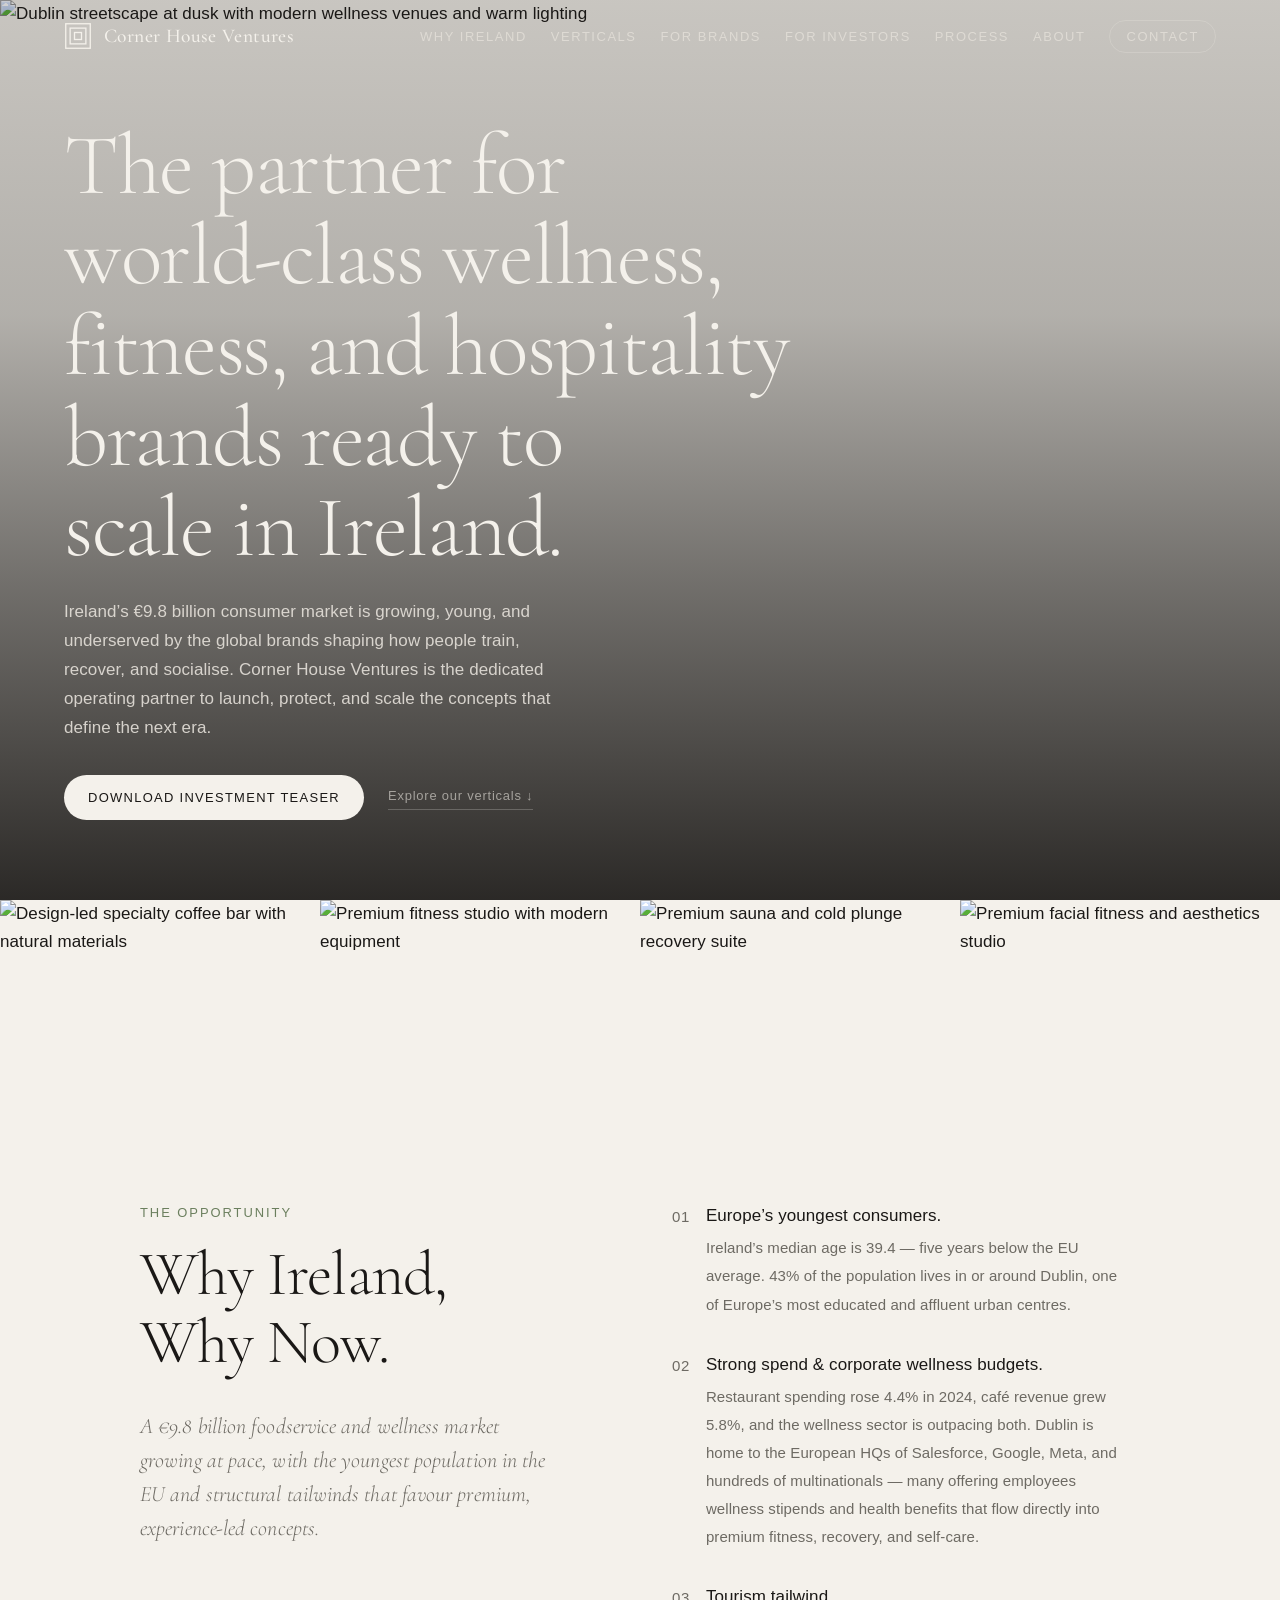
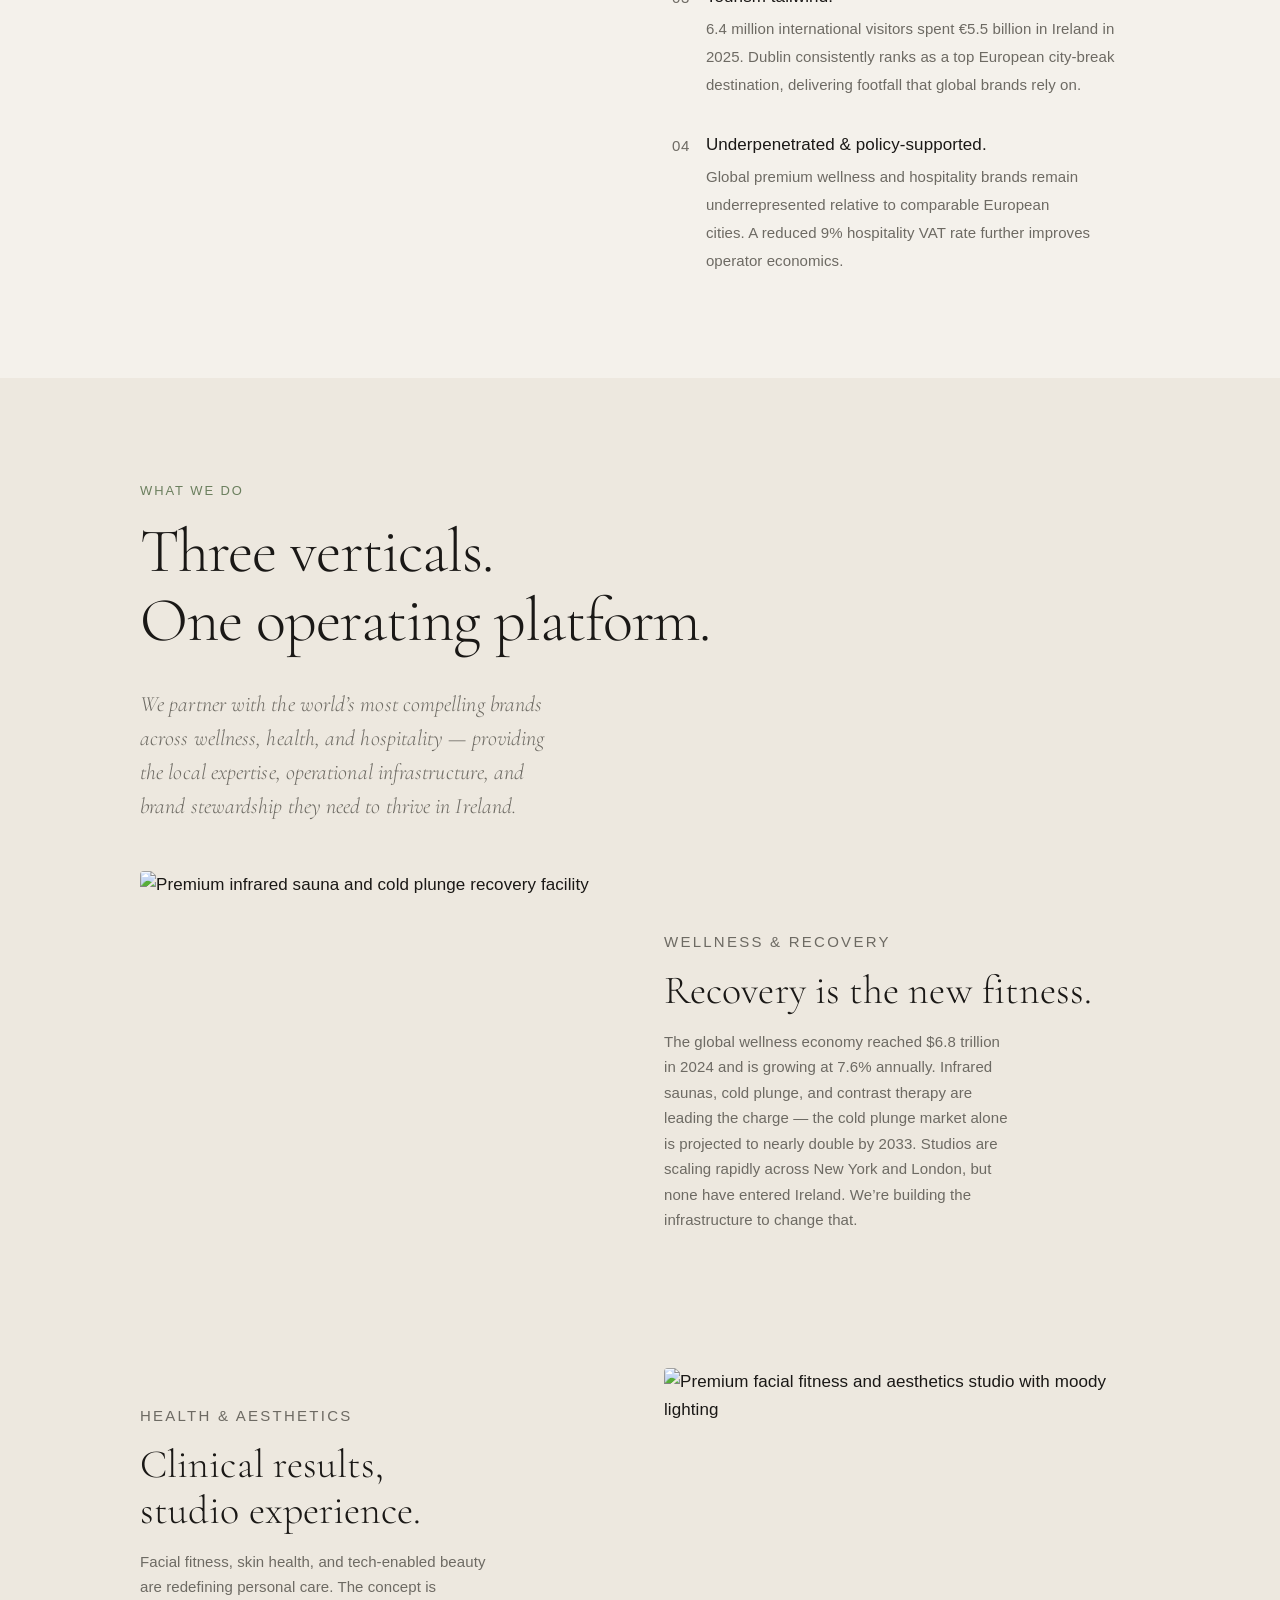
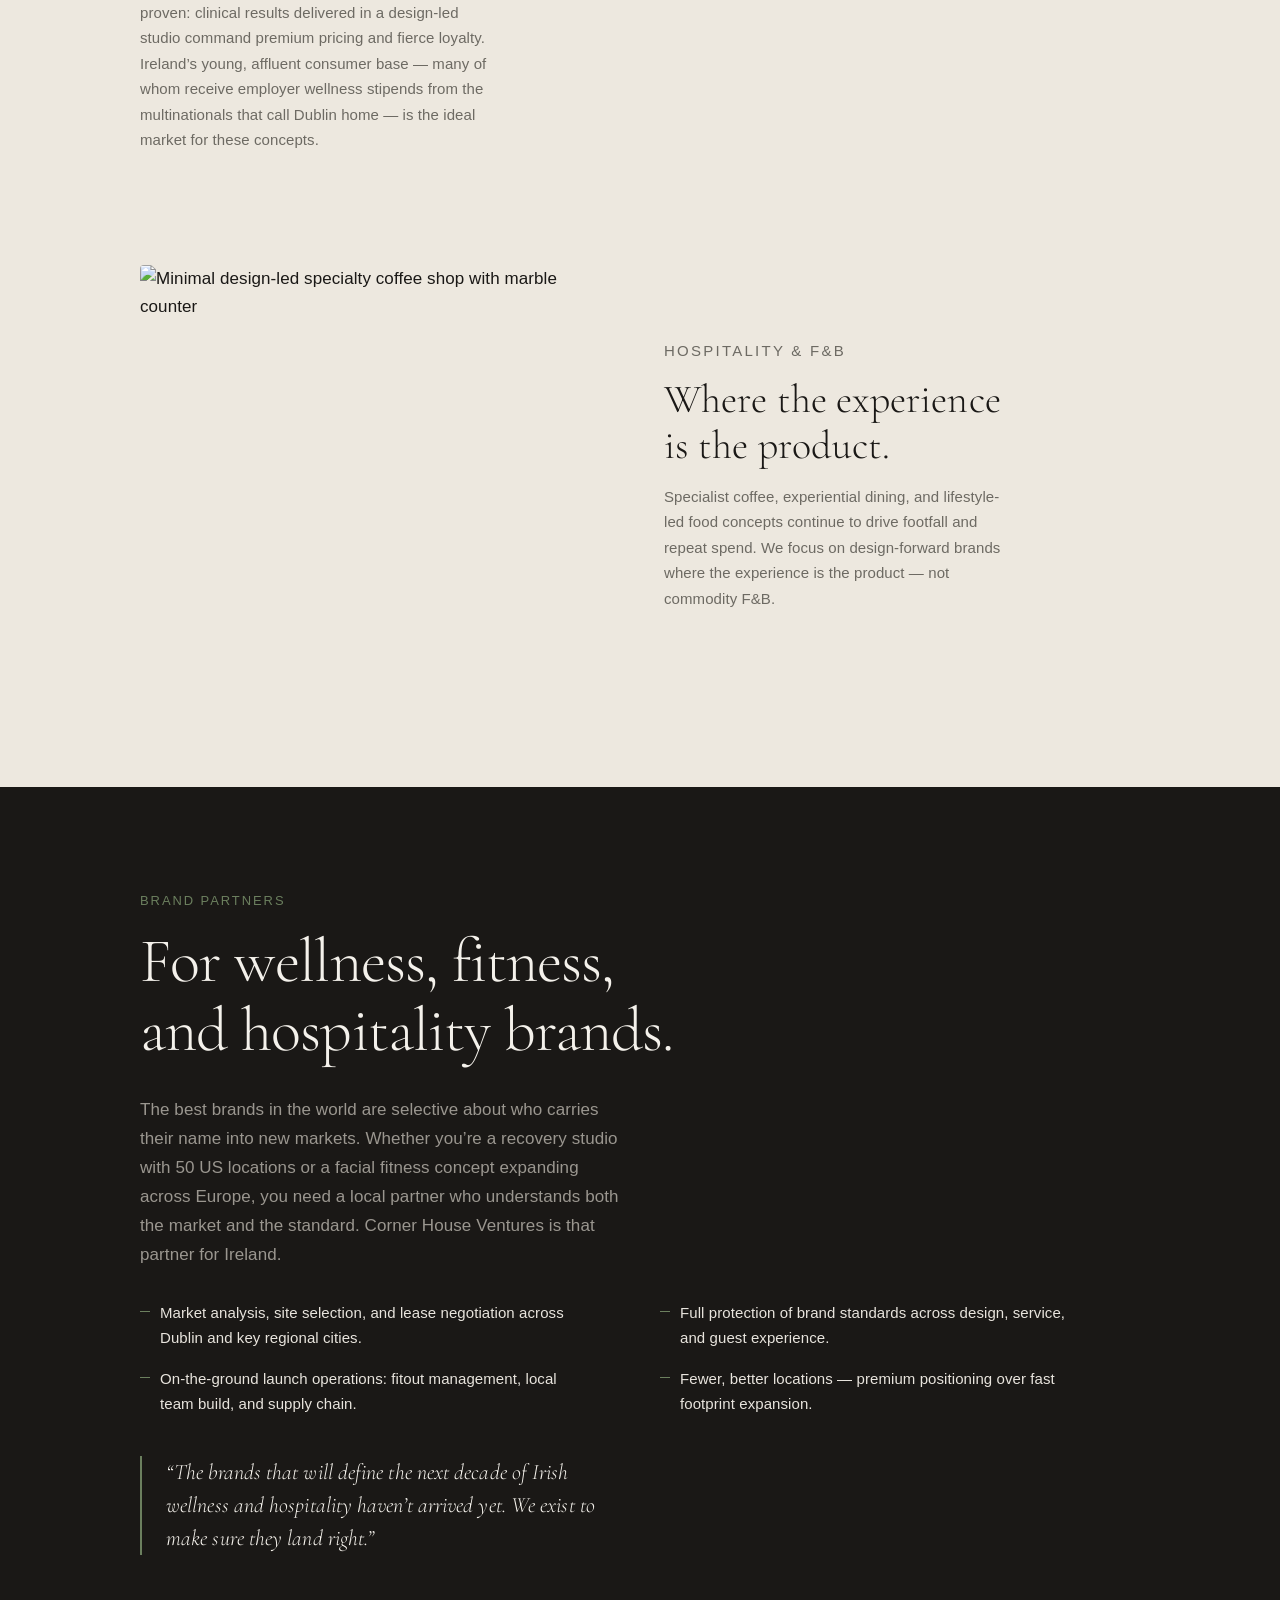
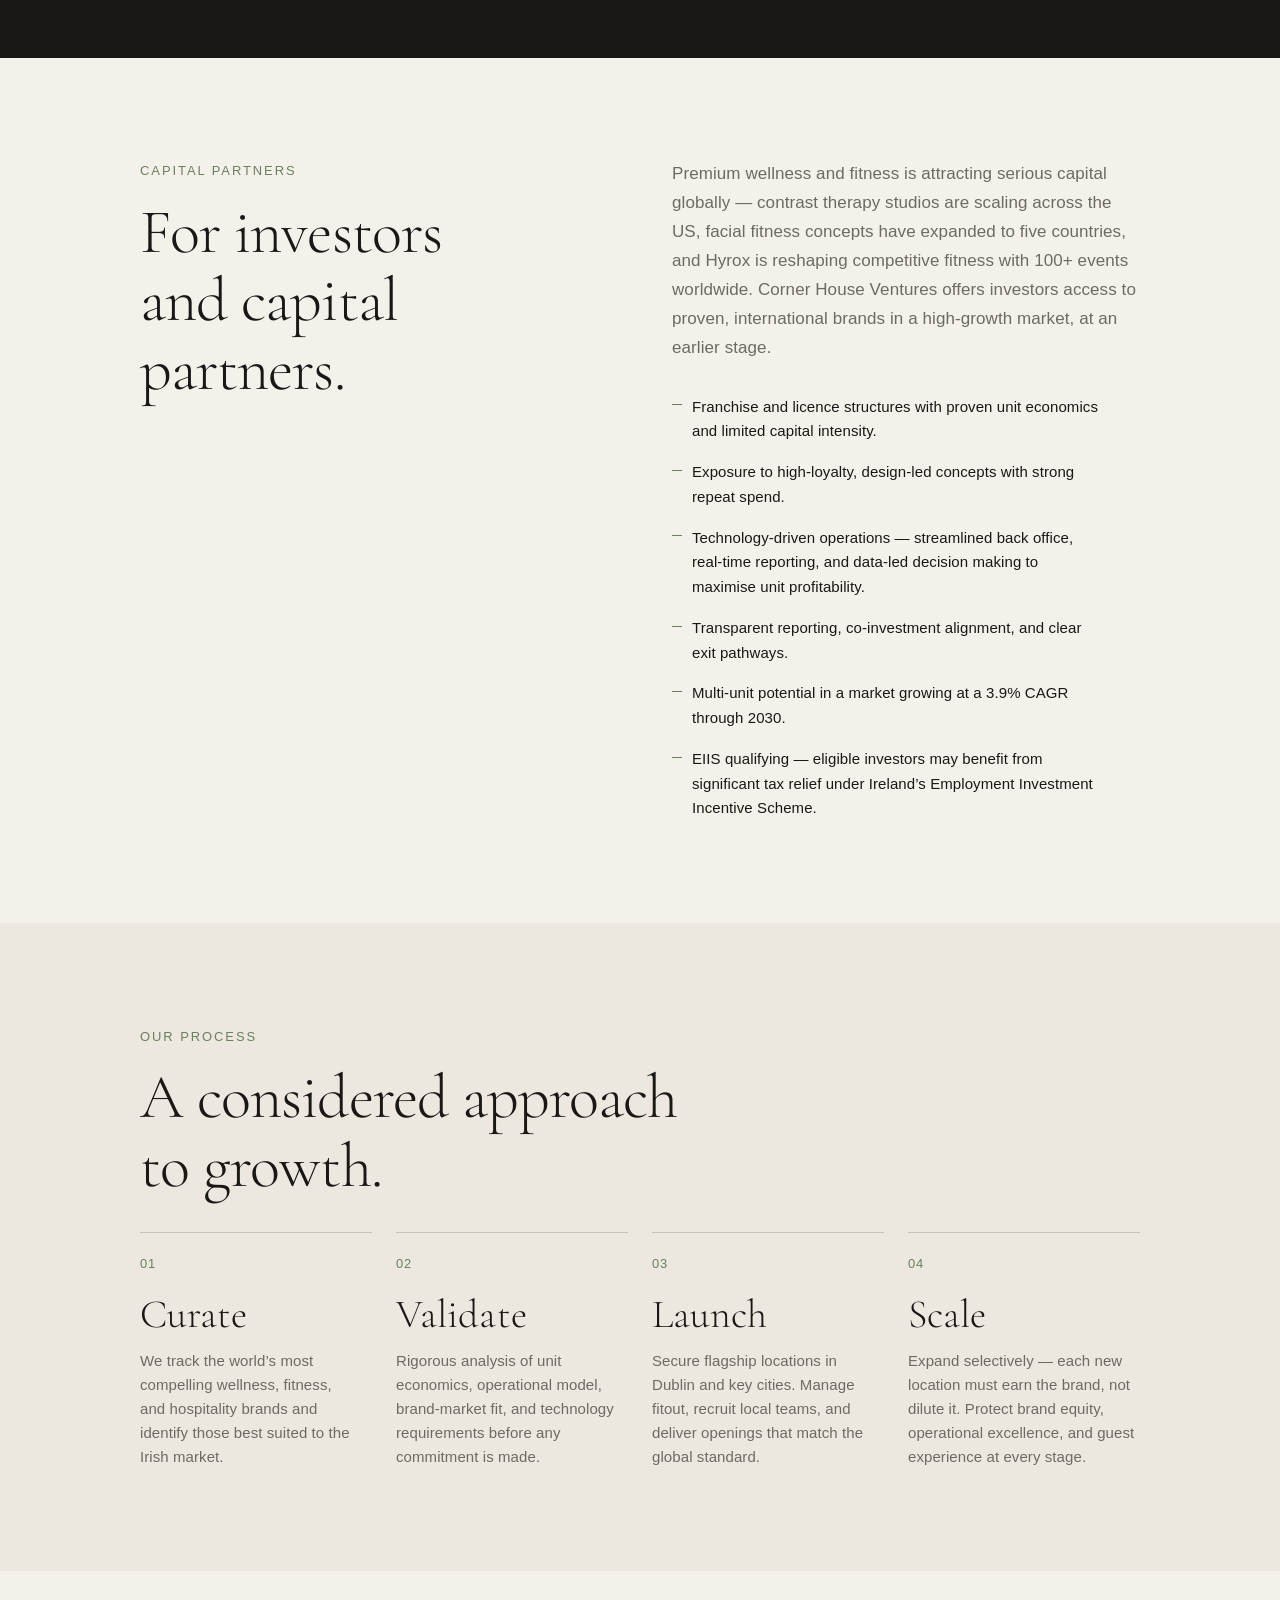
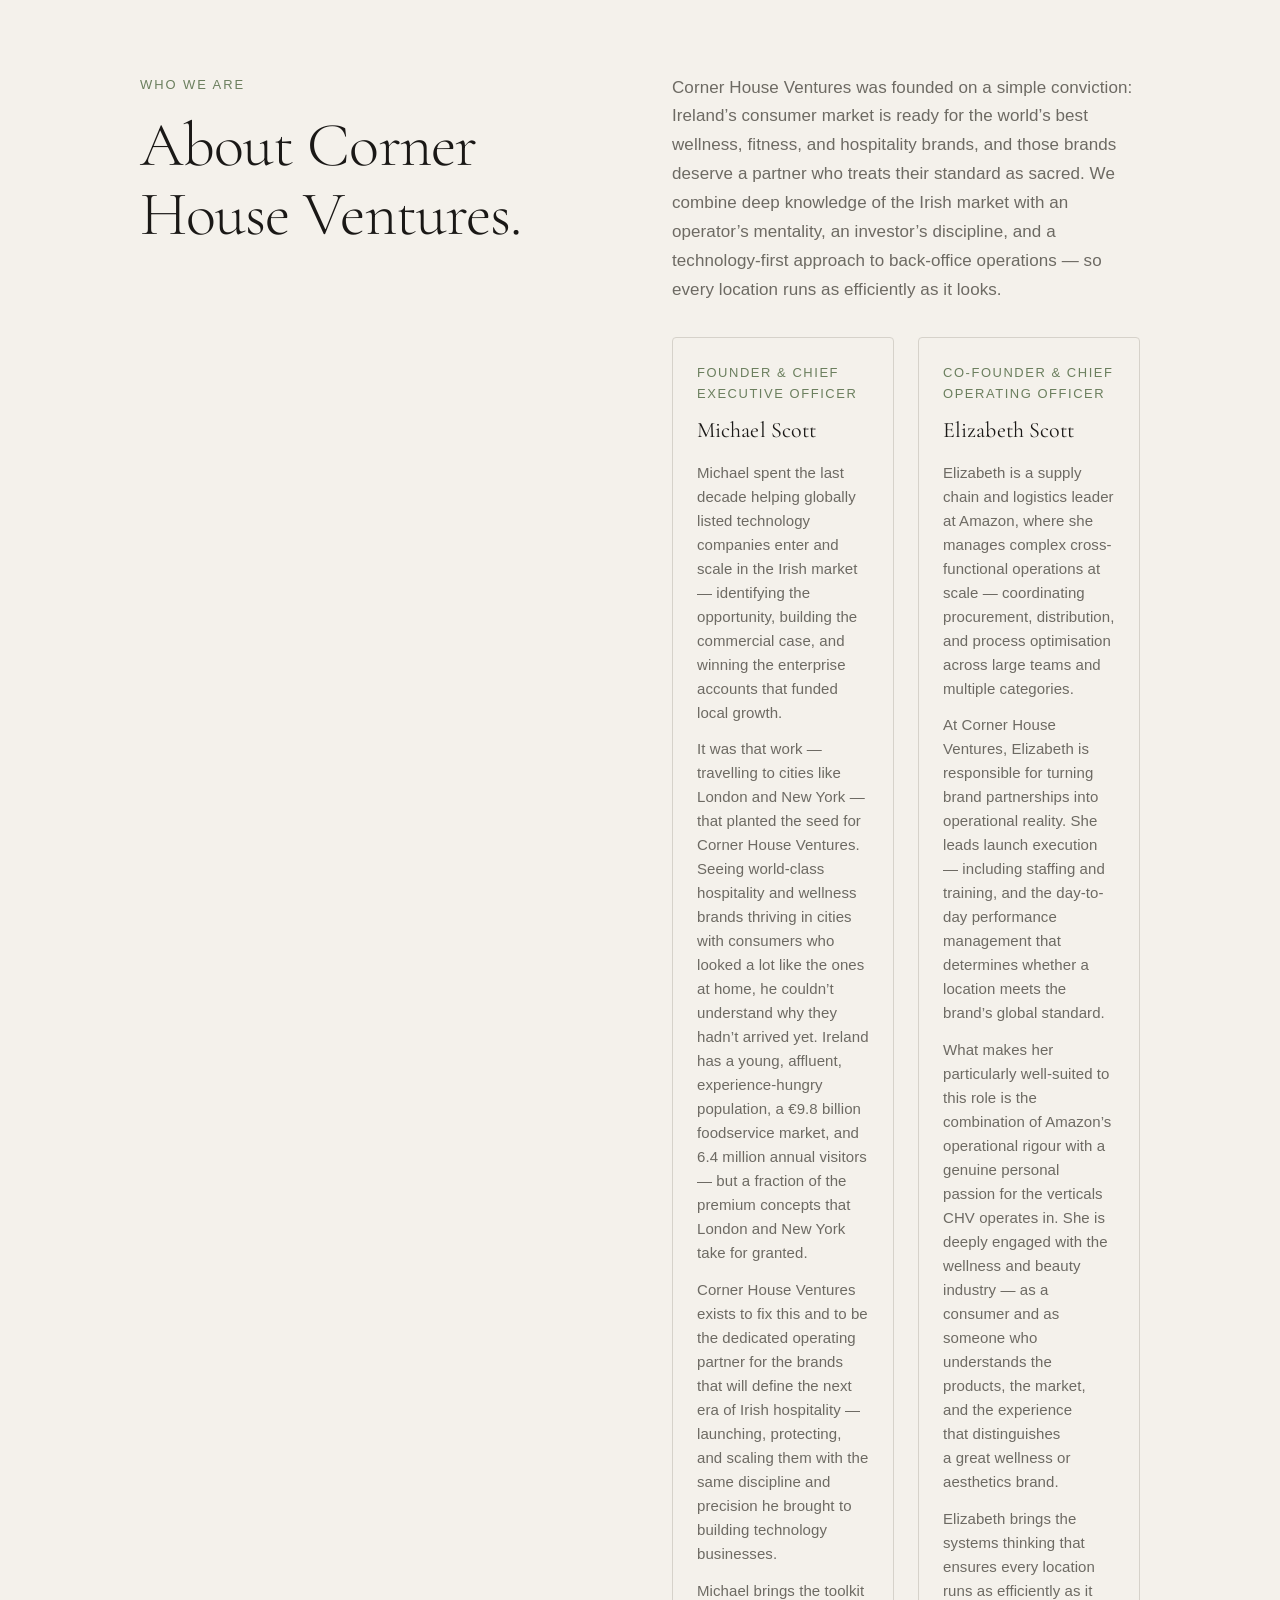
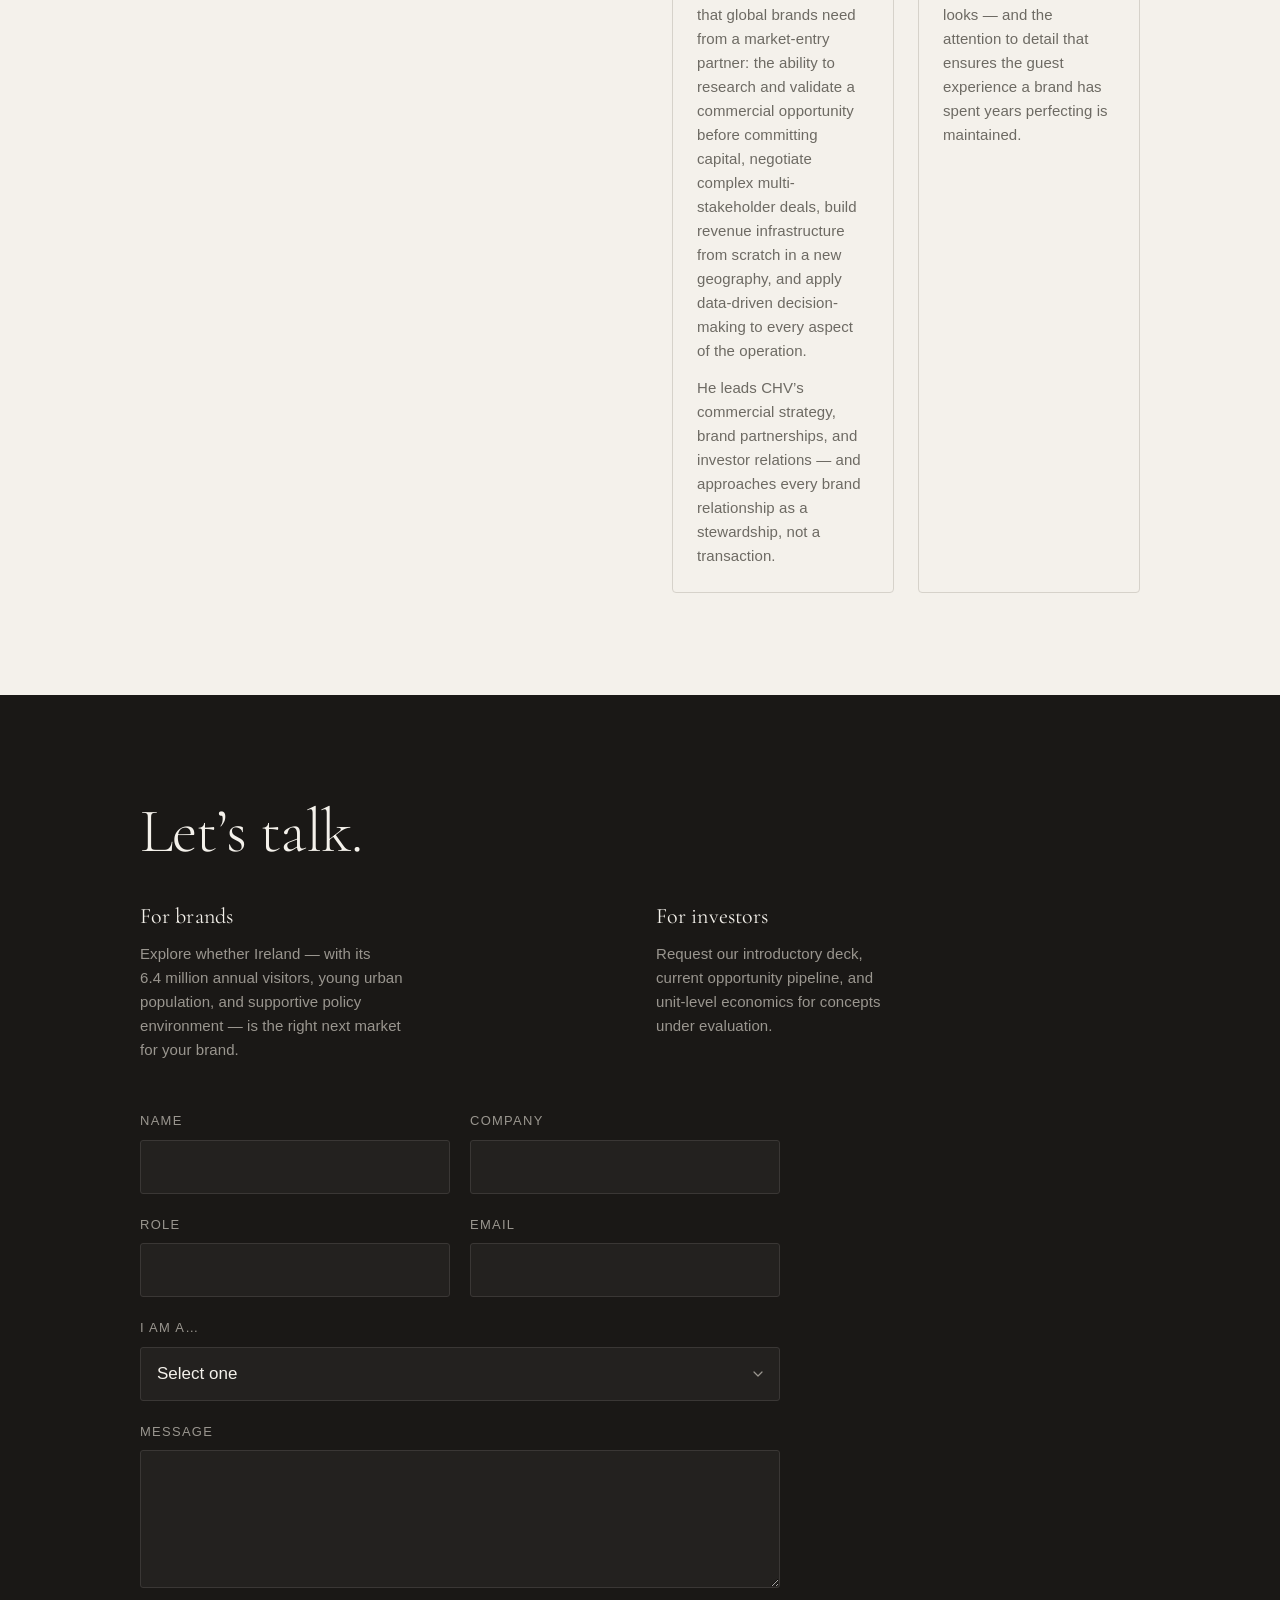
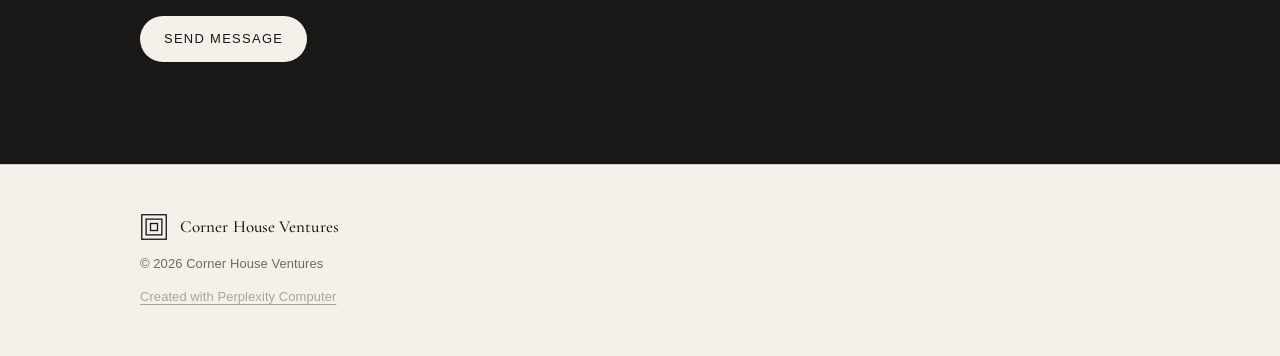
==== commit 9d867b6e: "Update executive bios — expanded with origin story, transferable skills, and investor-focused positi" ====
--- a/index.html
+++ b/index.html
@@ -645,6 +645,12 @@
   font-size: var(--text-sm);
   color: var(--color-text-muted);
   line-height: 1.6;
+}
+.team-bio p {
+  margin-bottom: 0.85em;
+}
+.team-bio p:last-child {
+  margin-bottom: 0;
 }
 
 
@@ -1179,14 +1185,25 @@
           <p class="section-body">Corner House Ventures was founded on a simple conviction: Ireland&rsquo;s consumer market is ready for the world&rsquo;s best wellness, fitness, and hospitality brands, and those brands deserve a partner who treats their standard as sacred. We combine deep knowledge of the Irish market with an operator&rsquo;s mentality, an investor&rsquo;s discipline, and a technology-first approach to back-office operations &mdash; so every location runs as efficiently as it looks.</p>
           <div class="team-grid">
             <div class="team-member">
-              <p class="team-role">Chief Executive Officer</p>
+              <p class="team-role">Founder &amp; Chief Executive Officer</p>
               <p class="team-name">Michael Scott</p>
-              <p class="team-bio">Tech sales executive with a track record of helping publicly listed technology companies establish and scale their Irish operations. Responsible for commercial strategy, brand partnerships, and investor relations at Corner House Ventures.</p>
+              <div class="team-bio">
+                <p>Michael spent the last decade helping globally listed technology companies enter and scale in the Irish market &mdash; identifying the opportunity, building the commercial case, and winning the enterprise accounts that funded local growth.</p>
+                <p>It was that work &mdash; travelling to cities like London and New York &mdash; that planted the seed for Corner House Ventures. Seeing world-class hospitality and wellness brands thriving in cities with consumers who looked a lot like the ones at home, he couldn&rsquo;t understand why they hadn&rsquo;t arrived yet. Ireland has a young, affluent, experience-hungry population, a &euro;9.8 billion foodservice market, and 6.4 million annual visitors &mdash; but a fraction of the premium concepts that London and New York take for granted.</p>
+                <p>Corner House Ventures exists to fix this and to be the dedicated operating partner for the brands that will define the next era of Irish hospitality &mdash; launching, protecting, and scaling them with the same discipline and precision he brought to building technology businesses.</p>
+                <p>Michael brings the toolkit that global brands need from a market-entry partner: the ability to research and validate a commercial opportunity before committing capital, negotiate complex multi-stakeholder deals, build revenue infrastructure from scratch in a new geography, and apply data-driven decision-making to every aspect of the operation.</p>
+                <p>He leads CHV&rsquo;s commercial strategy, brand partnerships, and investor relations &mdash; and approaches every brand relationship as a stewardship, not a transaction.</p>
+              </div>
             </div>
             <div class="team-member">
-              <p class="team-role">Chief Operating Officer</p>
+              <p class="team-role">Co-Founder &amp; Chief Operating Officer</p>
               <p class="team-name">Elizabeth Scott</p>
-              <p class="team-bio">Supply chain and logistics specialist with deep cross-category experience, currently with Amazon. Brings operational rigour and systems thinking to launch execution, procurement, and day-to-day performance management.</p>
+              <div class="team-bio">
+                <p>Elizabeth is a supply chain and logistics leader at Amazon, where she manages complex cross-functional operations at scale &mdash; coordinating procurement, distribution, and process optimisation across large teams and multiple categories.</p>
+                <p>At Corner House Ventures, Elizabeth is responsible for turning brand partnerships into operational reality. She leads launch execution &mdash; including staffing and training, and the day-to-day performance management that determines whether a location meets the brand&rsquo;s global standard.</p>
+                <p>What makes her particularly well-suited to this role is the combination of Amazon&rsquo;s operational rigour with a genuine personal passion for the verticals CHV operates in. She is deeply engaged with the wellness and beauty industry &mdash; as a consumer and as someone who understands the products, the market, and the experience that distinguishes a great wellness or aesthetics brand.</p>
+                <p>Elizabeth brings the systems thinking that ensures every location runs as efficiently as it looks &mdash; and the attention to detail that ensures the guest experience a brand has spent years perfecting is maintained.</p>
+              </div>
             </div>
           </div>
         </div>
